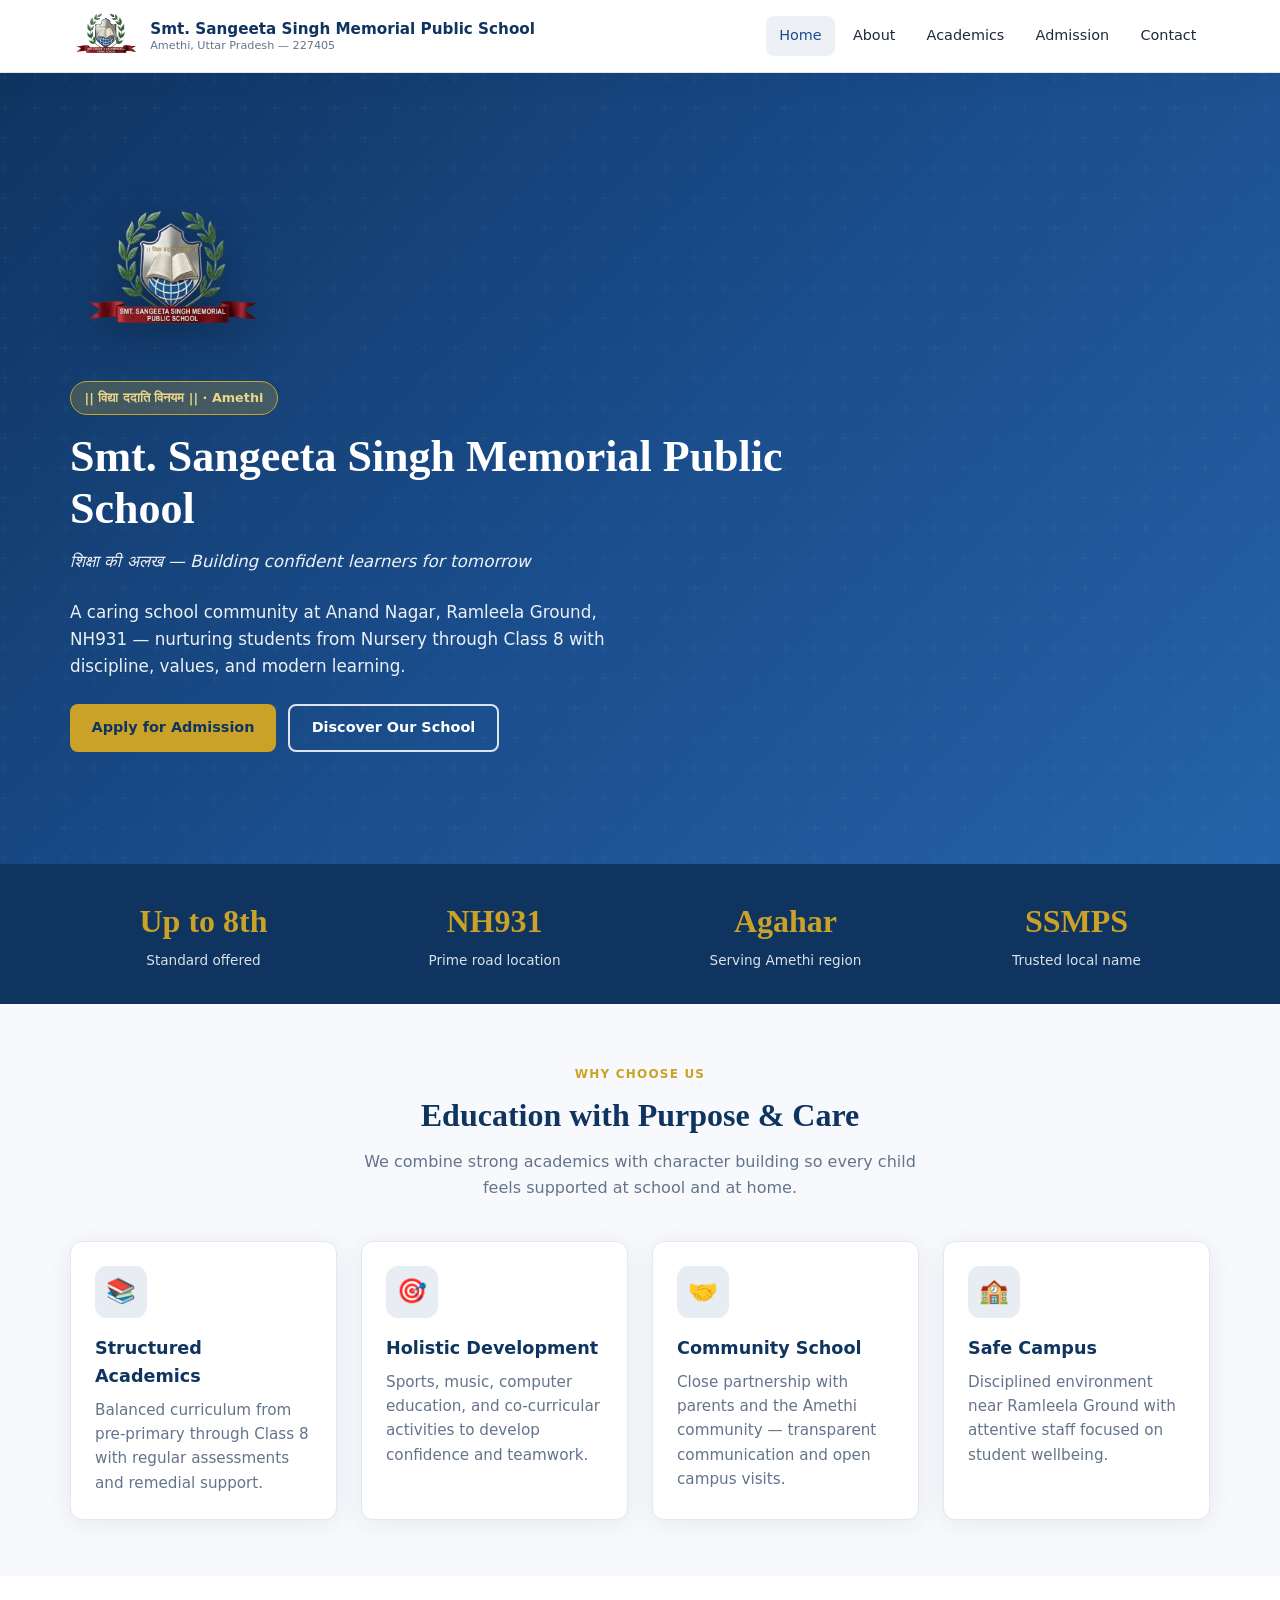
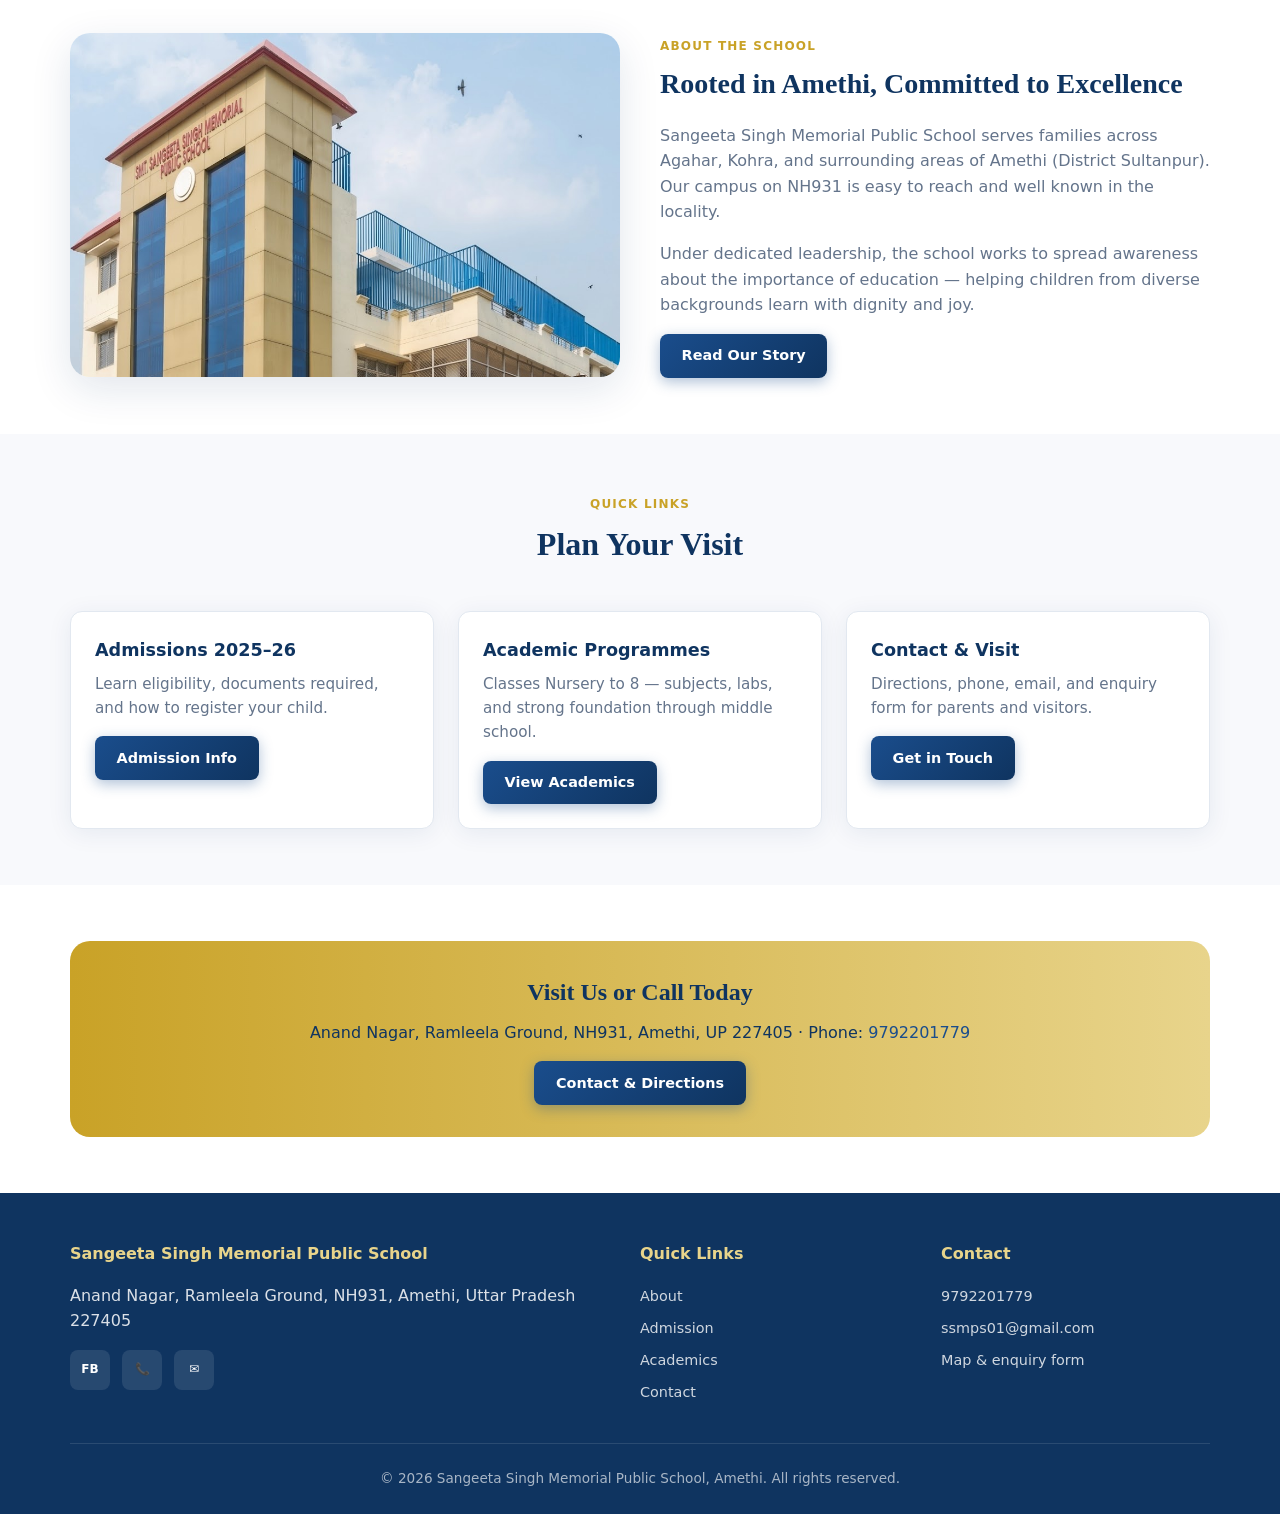
==== index.html @ c3867001 "init" ====
<!DOCTYPE html>
<html lang="en">
<head>
  <meta charset="UTF-8">
  <meta name="viewport" content="width=device-width, initial-scale=1.0">
  <meta name="description" content="Sangeeta Singh Memorial Public School, Amethi — Nursery to Class 8 on NH931, Anand Nagar. Admissions open.">
  <title>Sangeeta Singh Memorial Public School | Amethi</title>
  <link rel="icon" href="images/logo.png" type="image/png">
  <link rel="stylesheet" href="style.css">
</head>
<body>
  <header class="site-header">
    <div class="container header-inner">
      <a href="index.html" class="logo-link">
        <img src="images/logo.png" alt="Smt. Sangeeta Singh Memorial Public School" class="logo-icon" width="120" height="56">
        <div class="logo-text">
          <strong>Smt. Sangeeta Singh Memorial Public School</strong>
          <span>Amethi, Uttar Pradesh — 227405</span>
        </div>
      </a>
      <button class="nav-toggle" type="button" aria-label="Open menu" aria-expanded="false">
        <span></span><span></span><span></span>
      </button>
      <nav class="main-nav" aria-label="Main navigation">
        <ul>
          <li><a href="index.html">Home</a></li>
          <li><a href="about.html">About</a></li>
          <li><a href="academics.html">Academics</a></li>
          <li><a href="admission.html">Admission</a></li>
          <li><a href="contacts.html">Contact</a></li>
        </ul>
      </nav>
    </div>
  </header>

  <section class="hero">
    <div class="container">
      <img src="images/logo.png" alt="Smt. Sangeeta Singh Memorial Public School emblem" class="hero-logo">
      <span class="hero-badge">|| विद्या ददाति विनयम || · Amethi</span>
      <h1>Smt. Sangeeta Singh Memorial Public School</h1>
      <p class="hero-hindi">शिक्षा की अलख — Building confident learners for tomorrow</p>
      <p>A caring school community at Anand Nagar, Ramleela Ground, NH931 — nurturing students from Nursery through Class 8 with discipline, values, and modern learning.</p>
      <div class="hero-actions">
        <a href="admission.html" class="btn btn-accent">Apply for Admission</a>
        <a href="about.html" class="btn btn-outline">Discover Our School</a>
      </div>
    </div>
  </section>

  <section class="stats-bar">
    <div class="container stats-grid">
      <div class="stat-item"><strong>Up to 8th</strong><span>Standard offered</span></div>
      <div class="stat-item"><strong>NH931</strong><span>Prime road location</span></div>
      <div class="stat-item"><strong>Agahar</strong><span>Serving Amethi region</span></div>
      <div class="stat-item"><strong>SSMPS</strong><span>Trusted local name</span></div>
    </div>
  </section>

  <section>
    <div class="container">
      <div class="section-header">
        <span class="section-label">Why choose us</span>
        <h2>Education with Purpose &amp; Care</h2>
        <p>We combine strong academics with character building so every child feels supported at school and at home.</p>
      </div>
      <div class="card-grid">
        <article class="card">
          <div class="card-icon" aria-hidden="true">📚</div>
          <h3>Structured Academics</h3>
          <p>Balanced curriculum from pre-primary through Class 8 with regular assessments and remedial support.</p>
        </article>
        <article class="card">
          <div class="card-icon" aria-hidden="true">🎯</div>
          <h3>Holistic Development</h3>
          <p>Sports, music, computer education, and co-curricular activities to develop confidence and teamwork.</p>
        </article>
        <article class="card">
          <div class="card-icon" aria-hidden="true">🤝</div>
          <h3>Community School</h3>
          <p>Close partnership with parents and the Amethi community — transparent communication and open campus visits.</p>
        </article>
        <article class="card">
          <div class="card-icon" aria-hidden="true">🏫</div>
          <h3>Safe Campus</h3>
          <p>Disciplined environment near Ramleela Ground with attentive staff focused on student wellbeing.</p>
        </article>
      </div>
    </div>
  </section>

  <section class="bg-white">
    <div class="container split-section">
      <img src="images/campus.png" alt="Smt. Sangeeta Singh Memorial Public School campus building, Anand Nagar, Amethi" class="campus-photo">
      <div class="content-block">
        <span class="section-label">About the school</span>
        <h2>Rooted in Amethi, Committed to Excellence</h2>
        <p>Sangeeta Singh Memorial Public School serves families across Agahar, Kohra, and surrounding areas of Amethi (District Sultanpur). Our campus on NH931 is easy to reach and well known in the locality.</p>
        <p>Under dedicated leadership, the school works to spread awareness about the importance of education — helping children from diverse backgrounds learn with dignity and joy.</p>
        <a href="about.html" class="btn btn-primary">Read Our Story</a>
      </div>
    </div>
  </section>

  <section>
    <div class="container">
      <div class="section-header">
        <span class="section-label">Quick links</span>
        <h2>Plan Your Visit</h2>
      </div>
      <div class="card-grid">
        <article class="card">
          <h3>Admissions 2025–26</h3>
          <p>Learn eligibility, documents required, and how to register your child.</p>
          <a href="admission.html" class="btn btn-primary" style="margin-top:1rem">Admission Info</a>
        </article>
        <article class="card">
          <h3>Academic Programmes</h3>
          <p>Classes Nursery to 8 — subjects, labs, and strong foundation through middle school.</p>
          <a href="academics.html" class="btn btn-primary" style="margin-top:1rem">View Academics</a>
        </article>
        <article class="card">
          <h3>Contact &amp; Visit</h3>
          <p>Directions, phone, email, and enquiry form for parents and visitors.</p>
          <a href="contacts.html" class="btn btn-primary" style="margin-top:1rem">Get in Touch</a>
        </article>
      </div>
    </div>
  </section>

  <section class="bg-white">
    <div class="container">
      <div class="cta-band">
        <h2>Visit Us or Call Today</h2>
        <p>Anand Nagar, Ramleela Ground, NH931, Amethi, UP 227405 · Phone: <a href="tel:+919792201779">9792201779</a></p>
        <a href="contacts.html" class="btn btn-primary">Contact &amp; Directions</a>
      </div>
    </div>
  </section>

  <footer class="site-footer">
    <div class="container footer-grid">
      <div>
        <h4>Sangeeta Singh Memorial Public School</h4>
        <p>Anand Nagar, Ramleela Ground, NH931, Amethi, Uttar Pradesh 227405</p>
        <div class="social-links">
          <a href="https://www.facebook.com/p/Sangeeta-Singh-Memorial-Public-School-Amethi-100066679517255/" target="_blank" rel="noopener noreferrer" title="Facebook">FB</a>
          <a href="tel:+919792201779" title="Phone">📞</a>
          <a href="mailto:ssmps01@gmail.com" title="Email">✉</a>
        </div>
      </div>
      <div>
        <h4>Quick Links</h4>
        <ul>
          <li><a href="about.html">About</a></li>
          <li><a href="admission.html">Admission</a></li>
          <li><a href="academics.html">Academics</a></li>
          <li><a href="contacts.html">Contact</a></li>
        </ul>
      </div>
      <div>
        <h4>Contact</h4>
        <ul>
          <li><a href="tel:+919792201779">9792201779</a></li>
          <li><a href="mailto:ssmps01@gmail.com">ssmps01@gmail.com</a></li>
          <li><a href="contacts.html">Map &amp; enquiry form</a></li>
        </ul>
      </div>
    </div>
    <div class="container footer-bottom">
      <p>&copy; <span id="year"></span> Sangeeta Singh Memorial Public School, Amethi. All rights reserved.</p>
    </div>
  </footer>

  <div id="lightbox" class="lightbox" role="dialog" aria-modal="true" aria-label="Image preview">
    <button type="button" class="lightbox-close" aria-label="Close">&times;</button>
    <img id="lightbox-img" src="" alt="">
  </div>

  <script>document.getElementById("year").textContent = new Date().getFullYear();</script>
  <script src="script.js"></script>
</body>
</html>
---- style.css ----
/* Sangeeta Singh Memorial Public School — Amethi */

:root {
  --primary: #1a4d8c;
  --primary-dark: #0f3460;
  --accent: #c9a227;
  --accent-light: #e8d48b;
  --bg: #f8f9fc;
  --surface: #ffffff;
  --text: #1e293b;
  --text-muted: #64748b;
  --border: #e2e8f0;
  --success: #15803d;
  --shadow: 0 4px 24px rgba(15, 52, 96, 0.08);
  --shadow-lg: 0 12px 40px rgba(15, 52, 96, 0.12);
  --radius: 12px;
  --radius-lg: 20px;
  --font: "Segoe UI", system-ui, -apple-system, sans-serif;
  --font-display: Georgia, "Times New Roman", serif;
  --header-h: 72px;
}

*,
*::before,
*::after {
  box-sizing: border-box;
  margin: 0;
  padding: 0;
}

html {
  scroll-behavior: smooth;
}

body {
  font-family: var(--font);
  color: var(--text);
  background: var(--bg);
  line-height: 1.6;
  min-height: 100vh;
  display: flex;
  flex-direction: column;
}

img {
  max-width: 100%;
  height: auto;
  display: block;
}

a {
  color: var(--primary);
  text-decoration: none;
  transition: color 0.2s;
}

a:hover {
  color: var(--primary-dark);
}

.container {
  width: min(1140px, 92%);
  margin-inline: auto;
}

/* Header */
.site-header {
  position: sticky;
  top: 0;
  z-index: 1000;
  background: var(--surface);
  border-bottom: 1px solid var(--border);
  box-shadow: var(--shadow);
}

.header-inner {
  display: flex;
  align-items: center;
  justify-content: space-between;
  height: var(--header-h);
  gap: 1rem;
}

.logo-link {
  display: flex;
  align-items: center;
  gap: 0.75rem;
  color: var(--text);
  text-decoration: none;
}

.logo-link:hover {
  color: var(--text);
}

.logo-icon,
.logo-link img {
  height: 64px;
  width: auto;
  max-width: 150px;
  flex-shrink: 0;
  object-fit: contain;
}

.logo-text {
  display: flex;
  flex-direction: column;
  line-height: 1.25;
}

.logo-text strong {
  font-size: 0.95rem;
  color: var(--primary-dark);
}

.logo-text span {
  font-size: 0.7rem;
  color: var(--text-muted);
}

.nav-toggle {
  display: none;
  background: none;
  border: none;
  cursor: pointer;
  padding: 0.5rem;
}

.nav-toggle span {
  display: block;
  width: 24px;
  height: 2px;
  background: var(--primary-dark);
  margin: 5px 0;
  transition: 0.3s;
}

.main-nav ul {
  display: flex;
  list-style: none;
  gap: 0.25rem;
}

.main-nav a {
  display: block;
  padding: 0.5rem 0.85rem;
  border-radius: 8px;
  font-size: 0.9rem;
  font-weight: 500;
  color: var(--text);
}

.main-nav a:hover,
.main-nav a.active {
  background: rgba(26, 77, 140, 0.08);
  color: var(--primary);
}

.btn {
  display: inline-flex;
  align-items: center;
  justify-content: center;
  gap: 0.5rem;
  padding: 0.65rem 1.35rem;
  border-radius: 8px;
  font-weight: 600;
  font-size: 0.9rem;
  border: none;
  cursor: pointer;
  transition: transform 0.15s, box-shadow 0.2s, background 0.2s;
  text-decoration: none;
}

.btn:hover {
  transform: translateY(-1px);
}

.btn-primary {
  background: linear-gradient(135deg, var(--primary), var(--primary-dark));
  color: #fff;
  box-shadow: 0 4px 14px rgba(26, 77, 140, 0.35);
}

.btn-primary:hover {
  color: #fff;
  box-shadow: 0 6px 20px rgba(26, 77, 140, 0.45);
}

.btn-outline {
  background: transparent;
  color: #fff;
  border: 2px solid rgba(255, 255, 255, 0.85);
}

.btn-outline:hover {
  background: rgba(255, 255, 255, 0.15);
  color: #fff;
}

.btn-accent {
  background: var(--accent);
  color: var(--primary-dark);
}

.btn-accent:hover {
  background: var(--accent-light);
  color: var(--primary-dark);
}

/* Hero */
.hero {
  position: relative;
  min-height: 420px;
  display: flex;
  align-items: center;
  background: linear-gradient(135deg, var(--primary-dark) 0%, var(--primary) 50%, #2563a8 100%);
  color: #fff;
  overflow: hidden;
}

.hero::before {
  content: "";
  position: absolute;
  inset: 0;
  background: url("data:image/svg+xml,%3Csvg width='60' height='60' viewBox='0 0 60 60' xmlns='http://www.w3.org/2000/svg'%3E%3Cg fill='none' fill-rule='evenodd'%3E%3Cg fill='%23ffffff' fill-opacity='0.04'%3E%3Cpath d='M36 34v-4h-2v4h-4v2h4v4h2v-4h4v-2h-4zm0-30V0h-2v4h-4v2h4v4h2V6h4V4h-4zM6 34v-4H4v4H0v2h4v4h2v-4h4v-2H6zM6 4V0H4v4H0v2h4v4h2V6h4V4H6z'/%3E%3C/g%3E%3C/g%3E%3C/svg%3E");
  opacity: 0.6;
}

.hero .container {
  position: relative;
  z-index: 1;
  padding: 3.5rem 0;
}

.hero-logo {
  display: block;
  height: clamp(110px, 20vw, 180px);
  width: auto;
  margin-bottom: 1rem;
  filter: drop-shadow(0 8px 20px rgba(0, 0, 0, 0.35));
}

.about-logo-wrap {
  display: flex;
  align-items: center;
  justify-content: center;
  padding: 2rem 1.5rem;
  background: linear-gradient(160deg, #f8fafc 0%, #e8ecf4 100%);
  border-radius: var(--radius-lg);
  box-shadow: var(--shadow-lg);
  border: 1px solid var(--border);
}

.about-logo-wrap img {
  max-height: min(320px, 50vh);
  width: auto;
  max-width: 100%;
  object-fit: contain;
}

.hero-badge {
  display: inline-block;
  background: rgba(201, 162, 39, 0.25);
  border: 1px solid var(--accent);
  color: var(--accent-light);
  padding: 0.35rem 0.85rem;
  border-radius: 999px;
  font-size: 0.8rem;
  font-weight: 600;
  margin-bottom: 1rem;
}

.hero h1 {
  font-family: var(--font-display);
  font-size: clamp(1.75rem, 4vw, 2.75rem);
  line-height: 1.2;
  margin-bottom: 0.75rem;
  max-width: 720px;
}

.hero p {
  font-size: 1.05rem;
  opacity: 0.92;
  max-width: 560px;
  margin-bottom: 1.5rem;
}

.hero-actions {
  display: flex;
  flex-wrap: wrap;
  gap: 0.75rem;
}

.hero-hindi {
  font-size: 1.1rem;
  margin-top: 0.5rem;
  opacity: 0.9;
  font-style: italic;
}

/* Page header (inner pages) */
.page-hero {
  background: linear-gradient(135deg, var(--primary-dark), var(--primary));
  color: #fff;
  padding: 2.5rem 0;
  text-align: center;
}

.page-hero h1 {
  font-family: var(--font-display);
  font-size: clamp(1.5rem, 3vw, 2.25rem);
}

.page-hero p {
  opacity: 0.9;
  margin-top: 0.5rem;
}

.breadcrumb {
  font-size: 0.85rem;
  opacity: 0.8;
  margin-bottom: 0.5rem;
}

.breadcrumb a {
  color: var(--accent-light);
}

/* Sections */
section {
  padding: 3.5rem 0;
}

.section-header {
  text-align: center;
  margin-bottom: 2.5rem;
}

.section-header h2 {
  font-family: var(--font-display);
  font-size: clamp(1.5rem, 2.5vw, 2rem);
  color: var(--primary-dark);
  margin-bottom: 0.5rem;
}

.section-header p {
  color: var(--text-muted);
  max-width: 560px;
  margin-inline: auto;
}

.section-label {
  display: inline-block;
  color: var(--accent);
  font-weight: 700;
  font-size: 0.75rem;
  letter-spacing: 0.1em;
  text-transform: uppercase;
  margin-bottom: 0.35rem;
}

/* Cards grid */
.card-grid {
  display: grid;
  grid-template-columns: repeat(auto-fit, minmax(260px, 1fr));
  gap: 1.5rem;
}

.card {
  background: var(--surface);
  border-radius: var(--radius);
  padding: 1.5rem;
  box-shadow: var(--shadow);
  border: 1px solid var(--border);
  transition: transform 0.2s, box-shadow 0.2s;
}

.card:hover {
  transform: translateY(-4px);
  box-shadow: var(--shadow-lg);
}

.card-icon {
  width: 52px;
  height: 52px;
  border-radius: 12px;
  background: rgba(26, 77, 140, 0.1);
  display: flex;
  align-items: center;
  justify-content: center;
  font-size: 1.5rem;
  margin-bottom: 1rem;
}

.card h3 {
  font-size: 1.1rem;
  color: var(--primary-dark);
  margin-bottom: 0.5rem;
}

.card p {
  color: var(--text-muted);
  font-size: 0.95rem;
}

/* Stats */
.stats-bar {
  background: var(--primary-dark);
  color: #fff;
  padding: 2rem 0;
}

.stats-grid {
  display: grid;
  grid-template-columns: repeat(auto-fit, minmax(140px, 1fr));
  gap: 1.5rem;
  text-align: center;
}

.stat-item strong {
  display: block;
  font-size: 2rem;
  color: var(--accent);
  font-family: var(--font-display);
}

.stat-item span {
  font-size: 0.85rem;
  opacity: 0.85;
}

/* Two column layout */
.split-section {
  display: grid;
  grid-template-columns: 1fr 1fr;
  gap: 2.5rem;
  align-items: center;
}

.split-section img,
.placeholder-img {
  border-radius: var(--radius-lg);
  box-shadow: var(--shadow-lg);
  aspect-ratio: 4/3;
  object-fit: cover;
  width: 100%;
}

.split-section img.campus-photo {
  aspect-ratio: 16 / 10;
  object-position: center top;
}

.campus-feature {
  margin-bottom: 2.5rem;
  border-radius: var(--radius-lg);
  overflow: hidden;
  box-shadow: var(--shadow-lg);
  background: var(--surface);
}

.campus-feature img.campus-photo {
  width: 100%;
  aspect-ratio: 21 / 9;
  max-height: 520px;
  object-fit: cover;
  object-position: center;
  border-radius: 0;
  box-shadow: none;
}

.campus-caption {
  text-align: center;
  padding: 0.75rem 1rem;
  font-size: 0.9rem;
  color: var(--text-muted);
  background: var(--surface);
  border-top: 1px solid var(--border);
}

.placeholder-img {
  background: linear-gradient(145deg, #dbeafe, #93c5fd);
  display: flex;
  align-items: center;
  justify-content: center;
  color: var(--primary);
  font-weight: 600;
  font-size: 0.9rem;
  text-align: center;
  padding: 1rem;
}

.content-block h2 {
  font-family: var(--font-display);
  color: var(--primary-dark);
  margin-bottom: 1rem;
  font-size: 1.75rem;
}

.content-block p {
  color: var(--text-muted);
  margin-bottom: 1rem;
}

.content-block ul {
  margin-left: 1.25rem;
  color: var(--text-muted);
}

.content-block li {
  margin-bottom: 0.4rem;
}

/* Gallery */
.gallery-grid {
  display: grid;
  grid-template-columns: repeat(auto-fill, minmax(220px, 1fr));
  gap: 1rem;
}

.gallery-item {
  position: relative;
  border-radius: var(--radius);
  overflow: hidden;
  aspect-ratio: 4/3;
  cursor: pointer;
  border: none;
  padding: 0;
  background: linear-gradient(145deg, #e0e7ff, #c7d2fe);
  width: 100%;
}

.gallery-item img {
  width: 100%;
  height: 100%;
  object-fit: cover;
  transition: transform 0.3s;
}

.gallery-item:hover img {
  transform: scale(1.05);
}

.gallery-placeholder {
  width: 100%;
  height: 100%;
  display: flex;
  flex-direction: column;
  align-items: center;
  justify-content: center;
  color: var(--primary);
  font-size: 0.85rem;
  gap: 0.25rem;
}

.gallery-placeholder span:first-child {
  font-size: 2rem;
}

/* Lightbox */
.lightbox {
  position: fixed;
  inset: 0;
  background: rgba(0, 0, 0, 0.9);
  z-index: 2000;
  display: none;
  align-items: center;
  justify-content: center;
  padding: 1rem;
}

.lightbox.open {
  display: flex;
}

.lightbox img {
  max-height: 90vh;
  max-width: 90vw;
  border-radius: 8px;
}

.lightbox-close {
  position: absolute;
  top: 1rem;
  right: 1rem;
  background: #fff;
  border: none;
  width: 40px;
  height: 40px;
  border-radius: 50%;
  font-size: 1.25rem;
  cursor: pointer;
}

/* Forms */
.form-group {
  margin-bottom: 1.25rem;
}

.form-group label {
  display: block;
  font-weight: 600;
  font-size: 0.9rem;
  margin-bottom: 0.35rem;
  color: var(--primary-dark);
}

.form-group input,
.form-group select,
.form-group textarea {
  width: 100%;
  padding: 0.7rem 0.9rem;
  border: 1px solid var(--border);
  border-radius: 8px;
  font-family: inherit;
  font-size: 0.95rem;
  transition: border-color 0.2s, box-shadow 0.2s;
}

.form-group input:focus,
.form-group select:focus,
.form-group textarea:focus {
  outline: none;
  border-color: var(--primary);
  box-shadow: 0 0 0 3px rgba(26, 77, 140, 0.15);
}

.form-row {
  display: grid;
  grid-template-columns: 1fr 1fr;
  gap: 1rem;
}

.form-note {
  font-size: 0.85rem;
  color: var(--text-muted);
  margin-top: 0.5rem;
}

.form-success {
  display: none;
  background: #dcfce7;
  color: var(--success);
  padding: 1rem;
  border-radius: 8px;
  margin-top: 1rem;
}

/* Contact */
.contact-grid {
  display: grid;
  grid-template-columns: 1fr 1fr;
  gap: 2rem;
}

.contact-info-card {
  background: var(--surface);
  padding: 1.5rem;
  border-radius: var(--radius);
  box-shadow: var(--shadow);
  margin-bottom: 1rem;
}

.contact-info-card h3 {
  color: var(--primary-dark);
  font-size: 1rem;
  margin-bottom: 0.75rem;
}

.contact-item {
  display: flex;
  gap: 0.75rem;
  margin-bottom: 0.85rem;
  font-size: 0.95rem;
}

.contact-item .icon {
  width: 36px;
  height: 36px;
  background: rgba(26, 77, 140, 0.1);
  border-radius: 8px;
  display: flex;
  align-items: center;
  justify-content: center;
  flex-shrink: 0;
}

.map-wrap {
  border-radius: var(--radius);
  overflow: hidden;
  box-shadow: var(--shadow);
  min-height: 280px;
}

.map-wrap iframe {
  width: 100%;
  height: 280px;
  border: 0;
}

/* Admission steps */
.steps {
  display: grid;
  gap: 1rem;
  counter-reset: step;
}

.step-item {
  display: flex;
  gap: 1.25rem;
  background: var(--surface);
  padding: 1.25rem 1.5rem;
  border-radius: var(--radius);
  box-shadow: var(--shadow);
  border-left: 4px solid var(--accent);
}

.step-num {
  width: 40px;
  height: 40px;
  background: var(--primary);
  color: #fff;
  border-radius: 50%;
  display: flex;
  align-items: center;
  justify-content: center;
  font-weight: 700;
  flex-shrink: 0;
}

/* Table */
.info-table {
  width: 100%;
  border-collapse: collapse;
  background: var(--surface);
  border-radius: var(--radius);
  overflow: hidden;
  box-shadow: var(--shadow);
}

.info-table th,
.info-table td {
  padding: 0.85rem 1rem;
  text-align: left;
  border-bottom: 1px solid var(--border);
}

.info-table th {
  background: var(--primary-dark);
  color: #fff;
  font-weight: 600;
}

.info-table tr:last-child td {
  border-bottom: none;
}

/* Footer */
.site-footer {
  background: var(--primary-dark);
  color: rgba(255, 255, 255, 0.85);
  margin-top: auto;
  padding: 3rem 0 1.5rem;
}

.footer-grid {
  display: grid;
  grid-template-columns: 2fr 1fr 1fr;
  gap: 2rem;
  margin-bottom: 2rem;
}

.footer-grid h4 {
  color: var(--accent-light);
  margin-bottom: 1rem;
  font-size: 1rem;
}

.footer-grid ul {
  list-style: none;
}

.footer-grid li {
  margin-bottom: 0.4rem;
}

.footer-grid a {
  color: rgba(255, 255, 255, 0.8);
  font-size: 0.9rem;
}

.footer-grid a:hover {
  color: #fff;
}

.social-links {
  display: flex;
  gap: 0.75rem;
  margin-top: 1rem;
}

.social-links a {
  width: 40px;
  height: 40px;
  background: rgba(255, 255, 255, 0.1);
  border-radius: 8px;
  display: flex;
  align-items: center;
  justify-content: center;
  color: #fff;
  font-weight: 700;
  font-size: 0.75rem;
}

.social-links a:hover {
  background: var(--accent);
  color: var(--primary-dark);
}

.footer-bottom {
  border-top: 1px solid rgba(255, 255, 255, 0.15);
  padding-top: 1.5rem;
  text-align: center;
  font-size: 0.85rem;
  opacity: 0.75;
}

/* CTA band */
.cta-band {
  background: linear-gradient(90deg, var(--accent), var(--accent-light));
  padding: 2rem;
  border-radius: var(--radius-lg);
  text-align: center;
  color: var(--primary-dark);
}

.cta-band h2 {
  font-family: var(--font-display);
  margin-bottom: 0.5rem;
}

.cta-band p {
  margin-bottom: 1rem;
}

/* Utilities */
.bg-white {
  background: var(--surface);
}

.text-center {
  text-align: center;
}

.mt-2 {
  margin-top: 2rem;
}

/* Responsive */
@media (max-width: 900px) {
  .split-section,
  .contact-grid,
  .footer-grid {
    grid-template-columns: 1fr;
  }

  .form-row {
    grid-template-columns: 1fr;
  }
}

@media (max-width: 768px) {
  .nav-toggle {
    display: block;
  }

  .main-nav {
    position: fixed;
    top: var(--header-h);
    left: 0;
    right: 0;
    background: var(--surface);
    border-bottom: 1px solid var(--border);
    padding: 1rem;
    transform: translateY(-120%);
    opacity: 0;
    pointer-events: none;
    transition: 0.3s;
    box-shadow: var(--shadow-lg);
  }

  .main-nav.open {
    transform: translateY(0);
    opacity: 1;
    pointer-events: auto;
  }

  .main-nav ul {
    flex-direction: column;
  }

  .main-nav a {
    padding: 0.75rem;
  }
}
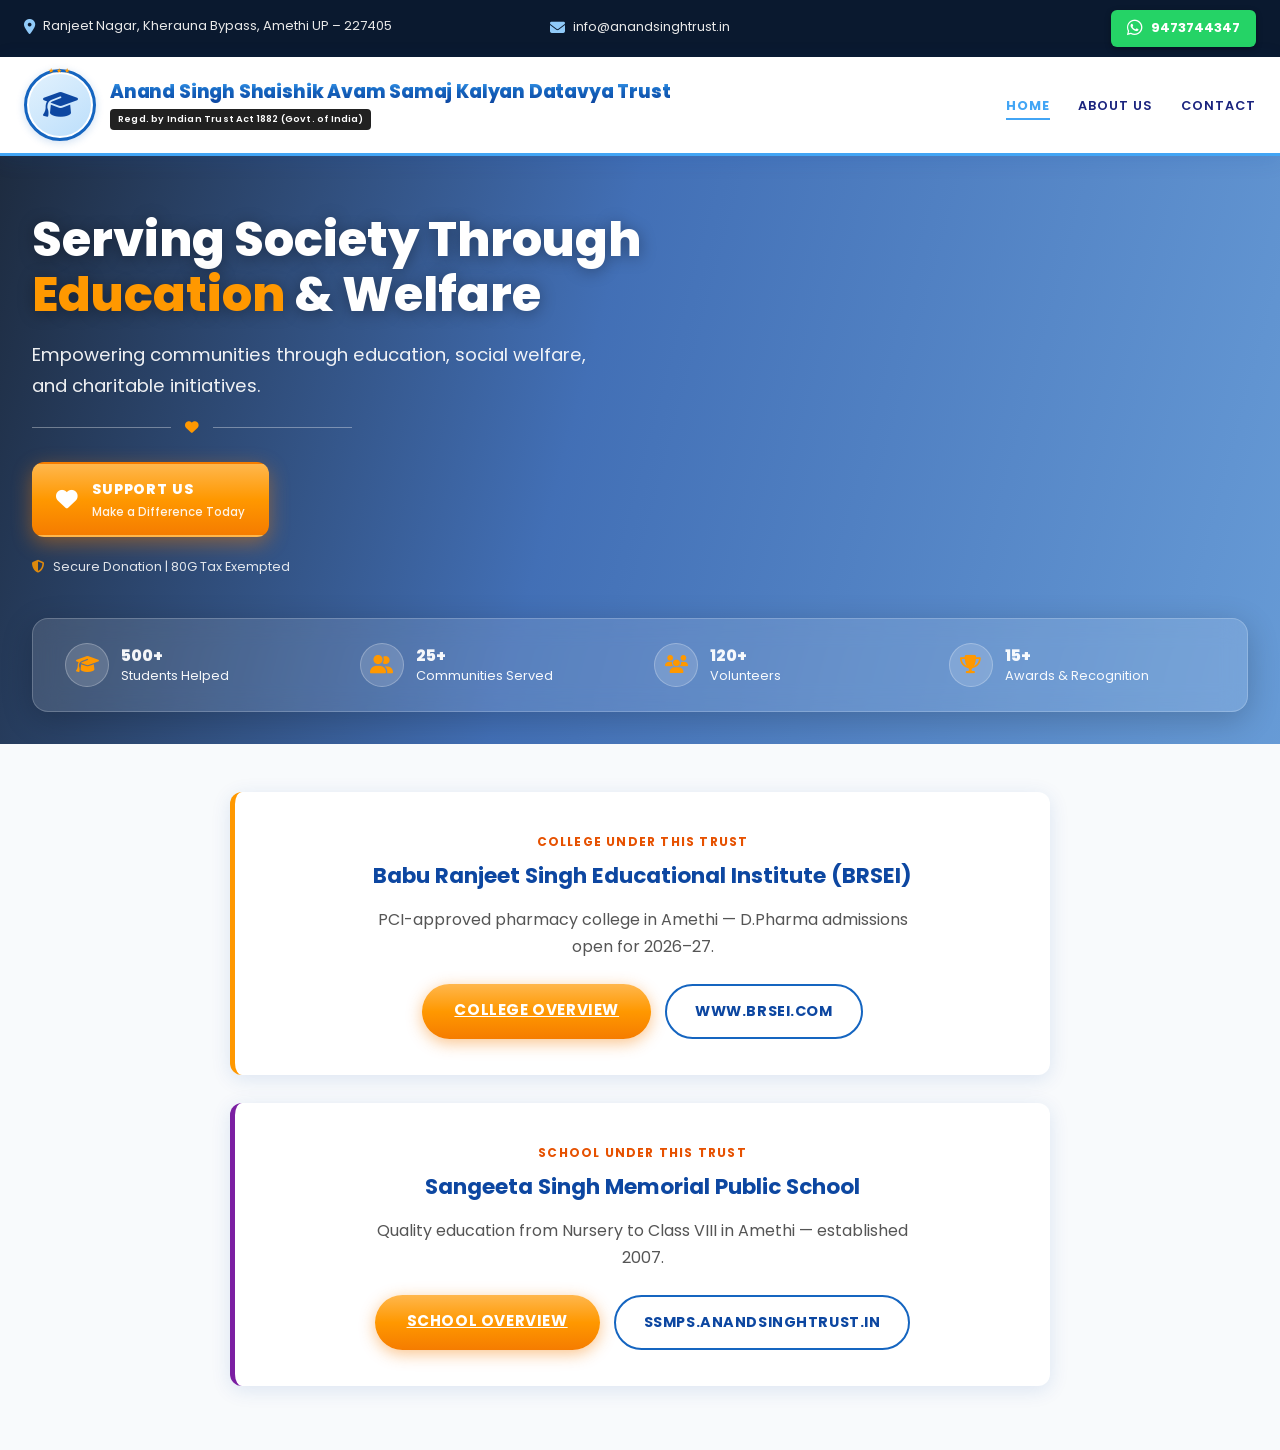
==== commit d7162a74: "Updated trust website design and content" ====
--- a/index.html
+++ b/index.html
@@ -1,182 +1,132 @@
 <!DOCTYPE html>
 <html lang="en">
 <head>
-  <meta charset="UTF-8">
-  <meta name="viewport" content="width=device-width, initial-scale=1.0">
-  <meta name="description" content="Sangeeta Singh Memorial Public School, Amethi — Nursery to Class 8 on NH931, Anand Nagar. Admissions open.">
-  <title>Sangeeta Singh Memorial Public School | Amethi</title>
-  <link rel="icon" href="images/logo.png" type="image/png">
-  <link rel="stylesheet" href="style.css">
+    <meta charset="UTF-8">
+    <meta name="viewport" content="width=device-width, initial-scale=1.0">
+    <title>Anand Singh Trust</title>
+    <link rel="stylesheet" href="https://cdnjs.cloudflare.com/ajax/libs/font-awesome/6.5.1/css/all.min.css">
+    <link rel="stylesheet" href="style.css">
 </head>
 <body>
-  <header class="site-header">
-    <div class="container header-inner">
-      <a href="index.html" class="logo-link">
-        <img src="images/logo.png" alt="Smt. Sangeeta Singh Memorial Public School" class="logo-icon" width="120" height="56">
-        <div class="logo-text">
-          <strong>Smt. Sangeeta Singh Memorial Public School</strong>
-          <span>Amethi, Uttar Pradesh — 227405</span>
+
+<div class="top-bar">
+    <div class="top-bar__left">
+        <span class="top-bar__item">
+            <i class="fa-solid fa-location-dot" aria-hidden="true"></i>
+            <span>Ranjeet Nagar, Kherauna Bypass, Amethi UP – 227405</span>
+        </span>
+    </div>
+    <div class="top-bar__center">
+        <a href="mailto:info@anandsinghtrust.in" class="top-bar__item">
+            <i class="fa-solid fa-envelope" aria-hidden="true"></i>
+            <span>info@anandsinghtrust.in</span>
+        </a>
+    </div>
+    <div class="top-bar__right">
+        <a href="https://wa.me/919473744347" class="top-bar__btn top-bar__btn--whatsapp" target="_blank" rel="noopener noreferrer">
+            <i class="fa-brands fa-whatsapp" aria-hidden="true"></i>
+            <span>9473744347</span>
+        </a>
+    </div>
+</div>
+
+<header class="main-header">
+    <div class="main-header__inner">
+        <a href="index.html" class="brand">
+            <div class="brand__emblem" aria-hidden="true">
+                <span class="brand__stars">★★★</span>
+                <span class="brand__ring">
+                    <i class="fa-solid fa-graduation-cap"></i>
+                </span>
+            </div>
+            <div class="brand__text">
+                <span class="brand__name">Anand Singh Shaishik Avam Samaj Kalyan Datavya Trust</span>
+                <span class="brand__reg">Regd. by Indian Trust Act 1882 (Govt. of India)</span>
+            </div>
+        </a>
+        <button type="button" class="nav-toggle" aria-label="Open menu" aria-expanded="false" aria-controls="main-nav">
+            <i class="fa-solid fa-bars"></i>
+        </button>
+        <nav class="main-nav" id="main-nav">
+            <ul>
+                <li><a href="index.html" class="active">Home</a></li>
+                <li><a href="about.html">About Us</a></li>
+                <li><a href="contact.html">Contact</a></li>
+            </ul>
+        </nav>
+    </div>
+</header>
+
+<section class="hero hero--home">
+    <div class="hero__bg" aria-hidden="true"></div>
+    <div class="hero__overlay" aria-hidden="true"></div>
+    <div class="hero__inner">
+        <div class="hero__content">
+            <h1 class="hero__title">Serving Society Through <span class="hero__highlight">Education</span> &amp; Welfare</h1>
+            <p class="hero__subtitle">Empowering communities through education, social welfare, and charitable initiatives.</p>
+            <div class="hero__divider" aria-hidden="true">
+                <span class="hero__divider-line"></span>
+                <i class="fa-solid fa-heart"></i>
+                <span class="hero__divider-line"></span>
+            </div>
+            <div class="hero__cta">
+                <a href="https://wa.me/919473744347?text=Hello%2C%20I%20would%20like%20to%20support%20Anand%20Singh%20Trust" class="hero__btn hero__btn--support" target="_blank" rel="noopener noreferrer">
+                    <i class="fa-solid fa-heart" aria-hidden="true"></i>
+                    <span class="hero__btn-text">
+                        <strong>Support Us</strong>
+                        <small>Make a Difference Today</small>
+                    </span>
+                </a>
+            </div>
+            <p class="hero__trust-badge">
+                <i class="fa-solid fa-shield-halved" aria-hidden="true"></i>
+                Secure Donation | 80G Tax Exempted
+            </p>
         </div>
-      </a>
-      <button class="nav-toggle" type="button" aria-label="Open menu" aria-expanded="false">
-        <span></span><span></span><span></span>
-      </button>
-      <nav class="main-nav" aria-label="Main navigation">
-        <ul>
-          <li><a href="index.html">Home</a></li>
-          <li><a href="about.html">About</a></li>
-          <li><a href="academics.html">Academics</a></li>
-          <li><a href="admission.html">Admission</a></li>
-          <li><a href="contacts.html">Contact</a></li>
-        </ul>
-      </nav>
+        <div class="hero__stats">
+            <div class="hero__stat">
+                <span class="hero__stat-icon"><i class="fa-solid fa-graduation-cap" aria-hidden="true"></i></span>
+                <span class="hero__stat-text"><strong>500+</strong> Students Helped</span>
+            </div>
+            <div class="hero__stat">
+                <span class="hero__stat-icon"><i class="fa-solid fa-user-group" aria-hidden="true"></i></span>
+                <span class="hero__stat-text"><strong>25+</strong> Communities Served</span>
+            </div>
+            <div class="hero__stat">
+                <span class="hero__stat-icon"><i class="fa-solid fa-users" aria-hidden="true"></i></span>
+                <span class="hero__stat-text"><strong>120+</strong> Volunteers</span>
+            </div>
+            <div class="hero__stat">
+                <span class="hero__stat-icon"><i class="fa-solid fa-trophy" aria-hidden="true"></i></span>
+                <span class="hero__stat-text"><strong>15+</strong> Awards &amp; Recognition</span>
+            </div>
+        </div>
     </div>
-  </header>
+</section>
 
-  <section class="hero">
-    <div class="container">
-      <img src="images/logo.png" alt="Smt. Sangeeta Singh Memorial Public School emblem" class="hero-logo">
-      <span class="hero-badge">|| विद्या ददाति विनयम || · Amethi</span>
-      <h1>Smt. Sangeeta Singh Memorial Public School</h1>
-      <p class="hero-hindi">शिक्षा की अलख — Building confident learners for tomorrow</p>
-      <p>A caring school community at Anand Nagar, Ramleela Ground, NH931 — nurturing students from Nursery through Class 8 with discipline, values, and modern learning.</p>
-      <div class="hero-actions">
-        <a href="admission.html" class="btn btn-accent">Apply for Admission</a>
-        <a href="about.html" class="btn btn-outline">Discover Our School</a>
-      </div>
+<section class="content content--home">
+    <div class="content__inner content__inner--grid">
+        <div class="college-teaser">
+            <span class="college-teaser__label">College under this trust</span>
+            <h3>Babu Ranjeet Singh Educational Institute (BRSEI)</h3>
+            <p>PCI-approved pharmacy college in Amethi — D.Pharma admissions open for 2026–27.</p>
+            <div class="college-teaser__actions">
+                <a href="college.html" class="btn-primary">College Overview</a>
+                <a href="https://www.brsei.com/" class="btn-secondary" target="_blank" rel="noopener noreferrer">www.brsei.com</a>
+            </div>
+        </div>
+        <div class="college-teaser college-teaser--school">
+            <span class="college-teaser__label">School under this trust</span>
+            <h3>Sangeeta Singh Memorial Public School</h3>
+            <p>Quality education from Nursery to Class VIII in Amethi — established 2007.</p>
+            <div class="college-teaser__actions">
+                <a href="school.html" class="btn-primary">School Overview</a>
+                <a href="http://ssmps.anandsinghtrust.in/" class="btn-secondary" target="_blank" rel="noopener noreferrer">ssmps.anandsinghtrust.in</a>
+            </div>
+        </div>
     </div>
-  </section>
+</section>
 
-  <section class="stats-bar">
-    <div class="container stats-grid">
-      <div class="stat-item"><strong>Up to 8th</strong><span>Standard offered</span></div>
-      <div class="stat-item"><strong>NH931</strong><span>Prime road location</span></div>
-      <div class="stat-item"><strong>Agahar</strong><span>Serving Amethi region</span></div>
-      <div class="stat-item"><strong>SSMPS</strong><span>Trusted local name</span></div>
-    </div>
-  </section>
-
-  <section>
-    <div class="container">
-      <div class="section-header">
-        <span class="section-label">Why choose us</span>
-        <h2>Education with Purpose &amp; Care</h2>
-        <p>We combine strong academics with character building so every child feels supported at school and at home.</p>
-      </div>
-      <div class="card-grid">
-        <article class="card">
-          <div class="card-icon" aria-hidden="true">📚</div>
-          <h3>Structured Academics</h3>
-          <p>Balanced curriculum from pre-primary through Class 8 with regular assessments and remedial support.</p>
-        </article>
-        <article class="card">
-          <div class="card-icon" aria-hidden="true">🎯</div>
-          <h3>Holistic Development</h3>
-          <p>Sports, music, computer education, and co-curricular activities to develop confidence and teamwork.</p>
-        </article>
-        <article class="card">
-          <div class="card-icon" aria-hidden="true">🤝</div>
-          <h3>Community School</h3>
-          <p>Close partnership with parents and the Amethi community — transparent communication and open campus visits.</p>
-        </article>
-        <article class="card">
-          <div class="card-icon" aria-hidden="true">🏫</div>
-          <h3>Safe Campus</h3>
-          <p>Disciplined environment near Ramleela Ground with attentive staff focused on student wellbeing.</p>
-        </article>
-      </div>
-    </div>
-  </section>
-
-  <section class="bg-white">
-    <div class="container split-section">
-      <img src="images/campus.png" alt="Smt. Sangeeta Singh Memorial Public School campus building, Anand Nagar, Amethi" class="campus-photo">
-      <div class="content-block">
-        <span class="section-label">About the school</span>
-        <h2>Rooted in Amethi, Committed to Excellence</h2>
-        <p>Sangeeta Singh Memorial Public School serves families across Agahar, Kohra, and surrounding areas of Amethi (District Sultanpur). Our campus on NH931 is easy to reach and well known in the locality.</p>
-        <p>Under dedicated leadership, the school works to spread awareness about the importance of education — helping children from diverse backgrounds learn with dignity and joy.</p>
-        <a href="about.html" class="btn btn-primary">Read Our Story</a>
-      </div>
-    </div>
-  </section>
-
-  <section>
-    <div class="container">
-      <div class="section-header">
-        <span class="section-label">Quick links</span>
-        <h2>Plan Your Visit</h2>
-      </div>
-      <div class="card-grid">
-        <article class="card">
-          <h3>Admissions 2025–26</h3>
-          <p>Learn eligibility, documents required, and how to register your child.</p>
-          <a href="admission.html" class="btn btn-primary" style="margin-top:1rem">Admission Info</a>
-        </article>
-        <article class="card">
-          <h3>Academic Programmes</h3>
-          <p>Classes Nursery to 8 — subjects, labs, and strong foundation through middle school.</p>
-          <a href="academics.html" class="btn btn-primary" style="margin-top:1rem">View Academics</a>
-        </article>
-        <article class="card">
-          <h3>Contact &amp; Visit</h3>
-          <p>Directions, phone, email, and enquiry form for parents and visitors.</p>
-          <a href="contacts.html" class="btn btn-primary" style="margin-top:1rem">Get in Touch</a>
-        </article>
-      </div>
-    </div>
-  </section>
-
-  <section class="bg-white">
-    <div class="container">
-      <div class="cta-band">
-        <h2>Visit Us or Call Today</h2>
-        <p>Anand Nagar, Ramleela Ground, NH931, Amethi, UP 227405 · Phone: <a href="tel:+919792201779">9792201779</a></p>
-        <a href="contacts.html" class="btn btn-primary">Contact &amp; Directions</a>
-      </div>
-    </div>
-  </section>
-
-  <footer class="site-footer">
-    <div class="container footer-grid">
-      <div>
-        <h4>Sangeeta Singh Memorial Public School</h4>
-        <p>Anand Nagar, Ramleela Ground, NH931, Amethi, Uttar Pradesh 227405</p>
-        <div class="social-links">
-          <a href="https://www.facebook.com/p/Sangeeta-Singh-Memorial-Public-School-Amethi-100066679517255/" target="_blank" rel="noopener noreferrer" title="Facebook">FB</a>
-          <a href="tel:+919792201779" title="Phone">📞</a>
-          <a href="mailto:ssmps01@gmail.com" title="Email">✉</a>
-        </div>
-      </div>
-      <div>
-        <h4>Quick Links</h4>
-        <ul>
-          <li><a href="about.html">About</a></li>
-          <li><a href="admission.html">Admission</a></li>
-          <li><a href="academics.html">Academics</a></li>
-          <li><a href="contacts.html">Contact</a></li>
-        </ul>
-      </div>
-      <div>
-        <h4>Contact</h4>
-        <ul>
-          <li><a href="tel:+919792201779">9792201779</a></li>
-          <li><a href="mailto:ssmps01@gmail.com">ssmps01@gmail.com</a></li>
-          <li><a href="contacts.html">Map &amp; enquiry form</a></li>
-        </ul>
-      </div>
-    </div>
-    <div class="container footer-bottom">
-      <p>&copy; <span id="year"></span> Sangeeta Singh Memorial Public School, Amethi. All rights reserved.</p>
-    </div>
-  </footer>
-
-  <div id="lightbox" class="lightbox" role="dialog" aria-modal="true" aria-label="Image preview">
-    <button type="button" class="lightbox-close" aria-label="Close">&times;</button>
-    <img id="lightbox-img" src="" alt="">
-  </div>
-
-  <script>document.getElementById("year").textContent = new Date().getFullYear();</script>
-  <script src="script.js"></script>
+<script src="script.js"></script>
 </body>
-</html>
+</html>
--- a/style.css
+++ b/style.css
@@ -1,905 +1,1067 @@
-/* Sangeeta Singh Memorial Public School — Amethi */
+@import url('https://fonts.googleapis.com/css2?family=Poppins:wght@400;500;600;700;800&display=swap');
 
 :root {
-  --primary: #1a4d8c;
-  --primary-dark: #0f3460;
-  --accent: #c9a227;
-  --accent-light: #e8d48b;
-  --bg: #f8f9fc;
-  --surface: #ffffff;
-  --text: #1e293b;
-  --text-muted: #64748b;
-  --border: #e2e8f0;
-  --success: #15803d;
-  --shadow: 0 4px 24px rgba(15, 52, 96, 0.08);
-  --shadow-lg: 0 12px 40px rgba(15, 52, 96, 0.12);
-  --radius: 12px;
-  --radius-lg: 20px;
-  --font: "Segoe UI", system-ui, -apple-system, sans-serif;
-  --font-display: Georgia, "Times New Roman", serif;
-  --header-h: 72px;
-}
-
-*,
-*::before,
-*::after {
-  box-sizing: border-box;
-  margin: 0;
-  padding: 0;
-}
-
-html {
-  scroll-behavior: smooth;
+    --navy: #0a192f;
+    --blue-dark: #0d47a1;
+    --blue: #1565c0;
+    --blue-light: #42a5f5;
+    --orange: #e65100;
+    --orange-bright: #ff9800;
+    --whatsapp: #25d366;
+    --text: #1a237e;
+    --white: #ffffff;
+    --shadow: 0 4px 20px rgba(13, 71, 161, 0.12);
+}
+
+* {
+    box-sizing: border-box;
 }
 
 body {
-  font-family: var(--font);
-  color: var(--text);
-  background: var(--bg);
-  line-height: 1.6;
-  min-height: 100vh;
-  display: flex;
-  flex-direction: column;
-}
-
-img {
-  max-width: 100%;
-  height: auto;
-  display: block;
-}
-
-a {
-  color: var(--primary);
-  text-decoration: none;
-  transition: color 0.2s;
-}
-
-a:hover {
-  color: var(--primary-dark);
-}
-
-.container {
-  width: min(1140px, 92%);
-  margin-inline: auto;
-}
-
-/* Header */
-.site-header {
-  position: sticky;
-  top: 0;
-  z-index: 1000;
-  background: var(--surface);
-  border-bottom: 1px solid var(--border);
-  box-shadow: var(--shadow);
-}
-
-.header-inner {
-  display: flex;
-  align-items: center;
-  justify-content: space-between;
-  height: var(--header-h);
-  gap: 1rem;
-}
-
-.logo-link {
-  display: flex;
-  align-items: center;
-  gap: 0.75rem;
-  color: var(--text);
-  text-decoration: none;
-}
-
-.logo-link:hover {
-  color: var(--text);
-}
-
-.logo-icon,
-.logo-link img {
-  height: 64px;
-  width: auto;
-  max-width: 150px;
-  flex-shrink: 0;
-  object-fit: contain;
-}
-
-.logo-text {
-  display: flex;
-  flex-direction: column;
-  line-height: 1.25;
-}
-
-.logo-text strong {
-  font-size: 0.95rem;
-  color: var(--primary-dark);
-}
-
-.logo-text span {
-  font-size: 0.7rem;
-  color: var(--text-muted);
-}
-
+    margin: 0;
+    font-family: 'Poppins', Arial, sans-serif;
+    color: #333;
+    line-height: 1.6;
+}
+
+/* Top contact bar */
+.top-bar {
+    display: grid;
+    grid-template-columns: 1fr auto 1fr;
+    align-items: center;
+    gap: 16px;
+    background: var(--navy);
+    color: #e8e8e8;
+    padding: 10px 24px;
+    font-size: 13px;
+}
+
+.top-bar__left {
+    justify-self: start;
+    min-width: 0;
+}
+
+.top-bar__center {
+    justify-self: center;
+}
+
+.top-bar__right {
+    justify-self: end;
+}
+
+.top-bar__item {
+    display: inline-flex;
+    align-items: center;
+    gap: 8px;
+    color: #e8e8e8;
+    text-decoration: none;
+    transition: color 0.2s;
+    max-width: 100%;
+}
+
+a.top-bar__item:hover {
+    color: #fff;
+}
+
+.top-bar__item i {
+    color: #90caf9;
+    font-size: 15px;
+    flex-shrink: 0;
+}
+
+.top-bar__left .top-bar__item span:last-child {
+    line-height: 1.3;
+}
+
+.top-bar__btn {
+    display: inline-flex;
+    align-items: center;
+    gap: 8px;
+    padding: 8px 16px;
+    border-radius: 6px;
+    font-weight: 700;
+    text-decoration: none;
+    transition: transform 0.15s, box-shadow 0.15s;
+}
+
+.top-bar__btn:hover {
+    transform: translateY(-1px);
+    box-shadow: 0 4px 12px rgba(0, 0, 0, 0.25);
+}
+
+.top-bar__btn--whatsapp {
+    background: var(--whatsapp);
+    color: #fff;
+    box-shadow: 0 2px 6px rgba(0, 0, 0, 0.3);
+}
+
+.top-bar__btn--whatsapp i {
+    font-size: 18px;
+}
+
+/* Main header — Ummeed-style */
+.main-header {
+    background: var(--white);
+    box-shadow: var(--shadow);
+    border-bottom: 3px solid var(--blue-light);
+    position: sticky;
+    top: 0;
+    z-index: 100;
+}
+
+.main-header__inner {
+    max-width: 1280px;
+    margin: 0 auto;
+    padding: 12px 24px;
+    display: flex;
+    align-items: center;
+    justify-content: space-between;
+    gap: 24px;
+}
+
+.brand {
+    display: flex;
+    align-items: center;
+    gap: 14px;
+    text-decoration: none;
+    color: inherit;
+    flex-shrink: 0;
+    min-width: 0;
+}
+
+.brand__emblem {
+    position: relative;
+    flex-shrink: 0;
+    width: 72px;
+    height: 72px;
+}
+
+.brand__stars {
+    position: absolute;
+    top: -2px;
+    left: 50%;
+    transform: translateX(-50%);
+    font-size: 7px;
+    color: var(--orange-bright);
+    letter-spacing: 2px;
+    line-height: 1;
+}
+
+.brand__ring {
+    display: flex;
+    align-items: center;
+    justify-content: center;
+    width: 72px;
+    height: 72px;
+    border-radius: 50%;
+    border: 3px solid var(--blue);
+    background: linear-gradient(145deg, #e3f2fd 0%, #bbdefb 100%);
+    box-shadow: inset 0 0 0 2px #fff, 0 2px 8px rgba(21, 101, 192, 0.2);
+}
+
+.brand__ring i {
+    font-size: 28px;
+    color: var(--blue-dark);
+}
+
+.brand__text {
+    display: flex;
+    flex-direction: column;
+    gap: 2px;
+    min-width: 0;
+}
+
+.brand__name {
+    display: block;
+    font-size: clamp(0.75rem, 1.8vw, 1.15rem);
+    font-weight: 800;
+    line-height: 1.25;
+    letter-spacing: -0.01em;
+    white-space: nowrap;
+    background: linear-gradient(180deg, #42a5f5 0%, #1565c0 45%, #0d47a1 100%);
+    -webkit-background-clip: text;
+    background-clip: text;
+    color: transparent;
+}
+
+@media (max-width: 900px) {
+    .brand__name {
+        white-space: normal;
+    }
+}
+
+.brand__reg {
+    display: inline-block;
+    margin-top: 4px;
+    padding: 3px 8px;
+    font-size: 0.58rem;
+    font-weight: 600;
+    color: #fff;
+    background: #212121;
+    border-radius: 4px;
+    letter-spacing: 0.02em;
+    width: fit-content;
+    max-width: 100%;
+}
+
+/* Navigation */
 .nav-toggle {
-  display: none;
-  background: none;
-  border: none;
-  cursor: pointer;
-  padding: 0.5rem;
-}
-
-.nav-toggle span {
-  display: block;
-  width: 24px;
-  height: 2px;
-  background: var(--primary-dark);
-  margin: 5px 0;
-  transition: 0.3s;
+    display: none;
+    background: none;
+    border: 2px solid var(--blue);
+    color: var(--blue-dark);
+    font-size: 1.25rem;
+    padding: 8px 12px;
+    border-radius: 6px;
+    cursor: pointer;
 }
 
 .main-nav ul {
-  display: flex;
-  list-style: none;
-  gap: 0.25rem;
+    list-style: none;
+    margin: 0;
+    padding: 0;
+    display: flex;
+    align-items: center;
+    flex-wrap: wrap;
+    gap: 6px 28px;
 }
 
 .main-nav a {
-  display: block;
-  padding: 0.5rem 0.85rem;
-  border-radius: 8px;
-  font-size: 0.9rem;
-  font-weight: 500;
-  color: var(--text);
-}
-
-.main-nav a:hover,
+    text-decoration: none;
+    font-size: 0.8rem;
+    font-weight: 600;
+    letter-spacing: 0.08em;
+    text-transform: uppercase;
+    color: var(--text);
+    padding: 6px 0;
+    position: relative;
+    transition: color 0.2s;
+}
+
+.main-nav a::after {
+    content: '';
+    position: absolute;
+    left: 0;
+    bottom: 0;
+    width: 0;
+    height: 2px;
+    background: var(--blue-light);
+    transition: width 0.25s ease;
+}
+
+.main-nav a:hover {
+    color: var(--blue);
+}
+
+.main-nav a:hover::after {
+    width: 100%;
+}
+
 .main-nav a.active {
-  background: rgba(26, 77, 140, 0.08);
-  color: var(--primary);
-}
-
-.btn {
-  display: inline-flex;
-  align-items: center;
-  justify-content: center;
-  gap: 0.5rem;
-  padding: 0.65rem 1.35rem;
-  border-radius: 8px;
-  font-weight: 600;
-  font-size: 0.9rem;
-  border: none;
-  cursor: pointer;
-  transition: transform 0.15s, box-shadow 0.2s, background 0.2s;
-  text-decoration: none;
-}
-
-.btn:hover {
-  transform: translateY(-1px);
+    color: var(--blue-light);
+    font-weight: 700;
+}
+
+.main-nav a.active::after {
+    width: 100%;
+    background: var(--blue-light);
+}
+
+/* Hero — inner pages */
+.hero--page {
+    text-align: center;
+    padding: 60px 24px 70px;
+    background: linear-gradient(135deg, #0d47a1 0%, #1565c0 40%, #1976d2 70%, #42a5f5 100%);
+    color: #fff;
+    position: relative;
+    overflow: hidden;
+}
+
+.hero--page::before {
+    content: '';
+    position: absolute;
+    inset: 0;
+    background:
+        radial-gradient(circle at 20% 80%, rgba(255, 255, 255, 0.08) 0%, transparent 50%),
+        radial-gradient(circle at 80% 20%, rgba(255, 152, 0, 0.12) 0%, transparent 45%);
+    pointer-events: none;
+}
+
+.hero--page > * {
+    position: relative;
+    z-index: 1;
+}
+
+.hero--page h2 {
+    margin: 0 0 12px;
+    font-size: clamp(1.5rem, 4vw, 2.25rem);
+    font-weight: 700;
+    text-shadow: 0 2px 8px rgba(0, 0, 0, 0.15);
+}
+
+.hero--page p {
+    margin: 0 auto 10px;
+    max-width: 640px;
+    font-size: 1.05rem;
+    opacity: 0.95;
+}
+
+.hero--page__lead {
+    margin-bottom: 20px !important;
+}
+
+.hero--page__badge {
+    display: inline-flex;
+    align-items: center;
+    gap: 8px;
+    margin-top: 8px;
+    padding: 10px 18px;
+    background: rgba(255, 255, 255, 0.15);
+    border: 1px solid rgba(255, 255, 255, 0.3);
+    border-radius: 50px;
+    font-size: 0.82rem;
+    font-weight: 500;
+    backdrop-filter: blur(8px);
+    -webkit-backdrop-filter: blur(8px);
+}
+
+.hero--page__badge i {
+    color: var(--orange-bright);
+}
+
+/* About page */
+.content--about {
+    padding: 48px 24px 72px;
+}
+
+.content__inner--about {
+    max-width: 960px;
+    display: flex;
+    flex-direction: column;
+    gap: 40px;
+}
+
+.about-intro {
+    display: flex;
+    gap: 28px;
+    align-items: flex-start;
+    background: #fff;
+    border-radius: 16px;
+    padding: 36px 40px;
+    box-shadow: var(--shadow);
+    border-top: 4px solid var(--blue);
+}
+
+.about-intro__icon {
+    flex-shrink: 0;
+    width: 72px;
+    height: 72px;
+    display: flex;
+    align-items: center;
+    justify-content: center;
+    border-radius: 50%;
+    background: linear-gradient(135deg, #e3f2fd 0%, #bbdefb 100%);
+    color: var(--blue-dark);
+    font-size: 1.75rem;
+}
+
+.about-intro__text h3 {
+    margin: 0 0 14px;
+    font-size: 1.45rem;
+    color: var(--blue-dark);
+}
+
+.about-intro__text p {
+    margin: 0 0 14px;
+    color: #444;
+    line-height: 1.75;
+}
+
+.about-intro__text p:last-child {
+    margin-bottom: 0;
+}
+
+.about-mission-grid {
+    display: grid;
+    grid-template-columns: repeat(2, 1fr);
+    gap: 24px;
+}
+
+.about-card {
+    background: #fff;
+    border-radius: 14px;
+    padding: 28px 30px;
+    box-shadow: var(--shadow);
+    transition: transform 0.2s, box-shadow 0.2s;
+}
+
+.about-card:hover {
+    transform: translateY(-3px);
+    box-shadow: 0 8px 28px rgba(13, 71, 161, 0.18);
+}
+
+.about-card--mission {
+    border-left: 5px solid var(--orange-bright);
+}
+
+.about-card--vision {
+    border-left: 5px solid var(--blue);
+}
+
+.about-card__icon {
+    display: inline-flex;
+    align-items: center;
+    justify-content: center;
+    width: 48px;
+    height: 48px;
+    border-radius: 12px;
+    background: #e3f2fd;
+    color: var(--blue);
+    font-size: 1.2rem;
+    margin-bottom: 14px;
+}
+
+.about-card--mission .about-card__icon {
+    background: #fff3e0;
+    color: var(--orange);
+}
+
+.about-card h4 {
+    margin: 0 0 10px;
+    font-size: 1.15rem;
+    color: var(--blue-dark);
+}
+
+.about-card p {
+    margin: 0;
+    font-size: 0.95rem;
+    color: #555;
+    line-height: 1.7;
+}
+
+.about-section-head {
+    text-align: center;
+}
+
+.about-section-head__label {
+    display: inline-block;
+    font-size: 0.75rem;
+    font-weight: 700;
+    letter-spacing: 0.12em;
+    text-transform: uppercase;
+    color: var(--orange);
+    margin-bottom: 6px;
+}
+
+.about-section-head h3 {
+    margin: 0 0 10px;
+    font-size: 1.5rem;
+    color: var(--blue-dark);
+}
+
+.about-section-head__desc {
+    margin: 0 auto;
+    max-width: 620px;
+    color: #666;
+    font-size: 0.95rem;
+    line-height: 1.65;
+}
+
+.about-pillars {
+    list-style: none;
+    margin: 0;
+    padding: 0;
+    display: grid;
+    grid-template-columns: repeat(3, 1fr);
+    gap: 20px;
+}
+
+.about-pillar {
+    background: #fff;
+    border-radius: 14px;
+    padding: 28px 24px;
+    text-align: center;
+    box-shadow: var(--shadow);
+    transition: transform 0.2s, border-color 0.2s;
+    border-bottom: 3px solid transparent;
+}
+
+.about-pillar:hover {
+    transform: translateY(-4px);
+    border-bottom-color: var(--blue-light);
+}
+
+.about-pillar__icon {
+    display: inline-flex;
+    align-items: center;
+    justify-content: center;
+    width: 56px;
+    height: 56px;
+    margin-bottom: 16px;
+    border-radius: 50%;
+    background: linear-gradient(180deg, var(--blue) 0%, var(--blue-dark) 100%);
+    color: #fff;
+    font-size: 1.35rem;
+}
+
+.about-pillar h4 {
+    margin: 0 0 10px;
+    font-size: 1.05rem;
+    color: var(--blue-dark);
+}
+
+.about-pillar p {
+    margin: 0;
+    font-size: 0.88rem;
+    color: #555;
+    line-height: 1.65;
+}
+
+.about-highlights {
+    margin: 0 !important;
+}
+
+@media (max-width: 900px) {
+    .about-mission-grid {
+        grid-template-columns: 1fr;
+    }
+
+    .about-pillars {
+        grid-template-columns: 1fr;
+    }
+
+    .about-intro {
+        flex-direction: column;
+        align-items: center;
+        text-align: center;
+        padding: 28px 24px;
+    }
+}
+
+/* Hero — home (full banner layout) */
+.hero--home {
+    position: relative;
+    min-height: 520px;
+    display: flex;
+    align-items: stretch;
+    overflow: hidden;
+    color: #fff;
+    text-align: left;
+}
+
+.hero__bg {
+    position: absolute;
+    inset: 0;
+    background-image: url('https://images.unsplash.com/photo-1503676260728-1c00da094a0b?w=1920&q=80');
+    background-size: cover;
+    background-position: center;
+    filter: blur(2px);
+    transform: scale(1.05);
+}
+
+.hero__overlay {
+    position: absolute;
+    inset: 0;
+    background: linear-gradient(
+        105deg,
+        rgba(10, 25, 47, 0.92) 0%,
+        rgba(13, 71, 161, 0.78) 45%,
+        rgba(21, 101, 192, 0.65) 100%
+    );
+}
+
+.hero__inner {
+    position: relative;
+    z-index: 1;
+    width: 100%;
+    max-width: 1280px;
+    margin: 0 auto;
+    padding: 56px 32px 32px;
+    display: flex;
+    flex-direction: column;
+    justify-content: space-between;
+    min-height: 520px;
+}
+
+.hero__content {
+    max-width: 720px;
+}
+
+.hero__title {
+    margin: 0 0 18px;
+    font-size: clamp(1.75rem, 4.5vw, 3rem);
+    font-weight: 800;
+    line-height: 1.15;
+    text-shadow: 0 2px 16px rgba(0, 0, 0, 0.35);
+}
+
+.hero__highlight {
+    color: var(--orange-bright);
+}
+
+.hero__subtitle {
+    margin: 0 0 20px;
+    font-size: clamp(0.95rem, 2vw, 1.15rem);
+    line-height: 1.65;
+    opacity: 0.92;
+    max-width: 560px;
+}
+
+.hero__divider {
+    display: flex;
+    align-items: center;
+    gap: 14px;
+    margin-bottom: 28px;
+    max-width: 320px;
+}
+
+.hero__divider-line {
+    flex: 1;
+    height: 1px;
+    background: rgba(255, 255, 255, 0.35);
+}
+
+.hero__divider i {
+    color: var(--orange-bright);
+    font-size: 0.85rem;
+}
+
+.hero__cta {
+    display: flex;
+    flex-wrap: wrap;
+    gap: 16px;
+    margin-bottom: 20px;
+}
+
+.hero__btn {
+    display: inline-flex;
+    align-items: center;
+    gap: 14px;
+    padding: 14px 22px;
+    border-radius: 12px;
+    font-family: inherit;
+    text-decoration: none;
+    color: inherit;
+    cursor: pointer;
+    transition: transform 0.2s, box-shadow 0.2s, background 0.2s;
+    border: 2px solid transparent;
+    min-width: 200px;
+}
+
+.hero__btn > i {
+    font-size: 1.35rem;
+    flex-shrink: 0;
+}
+
+.hero__btn-text {
+    display: flex;
+    flex-direction: column;
+    align-items: flex-start;
+    text-align: left;
+}
+
+.hero__btn-text strong {
+    font-size: 0.88rem;
+    font-weight: 800;
+    letter-spacing: 0.06em;
+    text-transform: uppercase;
+}
+
+.hero__btn-text small {
+    font-size: 0.72rem;
+    font-weight: 500;
+    opacity: 0.9;
+    text-transform: none;
+    letter-spacing: 0;
+    margin-top: 2px;
+}
+
+.hero__btn--support {
+    background: linear-gradient(180deg, #ffb74d 0%, #ff9800 50%, #f57c00 100%);
+    color: #fff;
+    border-color: transparent;
+    box-shadow: 0 6px 20px rgba(245, 124, 0, 0.45);
+}
+
+.hero__btn:hover {
+    transform: translateY(-2px);
+}
+
+.hero__btn--support:hover {
+    box-shadow: 0 8px 28px rgba(245, 124, 0, 0.55);
+}
+
+.hero__trust-badge {
+    display: flex;
+    align-items: center;
+    gap: 8px;
+    margin: 0;
+    font-size: 0.8rem;
+    opacity: 0.85;
+}
+
+.hero__trust-badge i {
+    color: var(--orange-bright);
+}
+
+.hero__stats {
+    display: grid;
+    grid-template-columns: repeat(4, 1fr);
+    gap: 12px;
+    margin-top: 40px;
+    padding: 20px 24px;
+    background: rgba(255, 255, 255, 0.12);
+    backdrop-filter: blur(12px);
+    -webkit-backdrop-filter: blur(12px);
+    border: 1px solid rgba(255, 255, 255, 0.2);
+    border-radius: 16px;
+    box-shadow: 0 8px 32px rgba(0, 0, 0, 0.2);
+}
+
+.hero__stat {
+    display: flex;
+    align-items: center;
+    gap: 12px;
+    padding: 4px 8px;
+}
+
+.hero__stat-icon {
+    display: flex;
+    align-items: center;
+    justify-content: center;
+    width: 44px;
+    height: 44px;
+    border-radius: 50%;
+    background: rgba(255, 255, 255, 0.15);
+    border: 1px solid rgba(255, 255, 255, 0.25);
+    flex-shrink: 0;
+}
+
+.hero__stat-icon i {
+    font-size: 1.15rem;
+    color: var(--orange-bright);
+    line-height: 1;
+}
+
+.hero__stat-icon i::before {
+    display: block;
+}
+
+.hero__stat-text {
+    font-size: 0.8rem;
+    line-height: 1.35;
+    opacity: 0.95;
+}
+
+.hero__stat-text strong {
+    display: block;
+    font-size: 1rem;
+    font-weight: 800;
+    color: #fff;
+}
+
+@media (max-width: 900px) {
+    .hero__stats {
+        grid-template-columns: repeat(2, 1fr);
+    }
+
+    .hero__inner {
+        padding: 40px 20px 24px;
+        min-height: auto;
+    }
+
+    .hero--home {
+        min-height: auto;
+    }
+}
+
+@media (max-width: 520px) {
+    .hero__stats {
+        grid-template-columns: 1fr;
+    }
+
+    .hero__btn {
+        width: 100%;
+        min-width: unset;
+    }
 }
 
 .btn-primary {
-  background: linear-gradient(135deg, var(--primary), var(--primary-dark));
-  color: #fff;
-  box-shadow: 0 4px 14px rgba(26, 77, 140, 0.35);
+    display: inline-block;
+    padding: 14px 32px;
+    background: linear-gradient(180deg, #ffb74d 0%, #ff9800 50%, #f57c00 100%);
+    color: #fff;
+    font-family: inherit;
+    font-size: 0.95rem;
+    font-weight: 700;
+    letter-spacing: 0.04em;
+    text-transform: uppercase;
+    border: none;
+    border-radius: 50px;
+    cursor: pointer;
+    box-shadow: 0 4px 16px rgba(245, 124, 0, 0.45);
+    transition: transform 0.2s, box-shadow 0.2s;
 }
 
 .btn-primary:hover {
-  color: #fff;
-  box-shadow: 0 6px 20px rgba(26, 77, 140, 0.45);
-}
-
-.btn-outline {
-  background: transparent;
-  color: #fff;
-  border: 2px solid rgba(255, 255, 255, 0.85);
-}
-
-.btn-outline:hover {
-  background: rgba(255, 255, 255, 0.15);
-  color: #fff;
-}
-
-.btn-accent {
-  background: var(--accent);
-  color: var(--primary-dark);
-}
-
-.btn-accent:hover {
-  background: var(--accent-light);
-  color: var(--primary-dark);
-}
-
-/* Hero */
-.hero {
-  position: relative;
-  min-height: 420px;
-  display: flex;
-  align-items: center;
-  background: linear-gradient(135deg, var(--primary-dark) 0%, var(--primary) 50%, #2563a8 100%);
-  color: #fff;
-  overflow: hidden;
-}
-
-.hero::before {
-  content: "";
-  position: absolute;
-  inset: 0;
-  background: url("data:image/svg+xml,%3Csvg width='60' height='60' viewBox='0 0 60 60' xmlns='http://www.w3.org/2000/svg'%3E%3Cg fill='none' fill-rule='evenodd'%3E%3Cg fill='%23ffffff' fill-opacity='0.04'%3E%3Cpath d='M36 34v-4h-2v4h-4v2h4v4h2v-4h4v-2h-4zm0-30V0h-2v4h-4v2h4v4h2V6h4V4h-4zM6 34v-4H4v4H0v2h4v4h2v-4h4v-2H6zM6 4V0H4v4H0v2h4v4h2V6h4V4H6z'/%3E%3C/g%3E%3C/g%3E%3C/svg%3E");
-  opacity: 0.6;
-}
-
-.hero .container {
-  position: relative;
-  z-index: 1;
-  padding: 3.5rem 0;
-}
-
-.hero-logo {
-  display: block;
-  height: clamp(110px, 20vw, 180px);
-  width: auto;
-  margin-bottom: 1rem;
-  filter: drop-shadow(0 8px 20px rgba(0, 0, 0, 0.35));
-}
-
-.about-logo-wrap {
-  display: flex;
-  align-items: center;
-  justify-content: center;
-  padding: 2rem 1.5rem;
-  background: linear-gradient(160deg, #f8fafc 0%, #e8ecf4 100%);
-  border-radius: var(--radius-lg);
-  box-shadow: var(--shadow-lg);
-  border: 1px solid var(--border);
-}
-
-.about-logo-wrap img {
-  max-height: min(320px, 50vh);
-  width: auto;
-  max-width: 100%;
-  object-fit: contain;
-}
-
-.hero-badge {
-  display: inline-block;
-  background: rgba(201, 162, 39, 0.25);
-  border: 1px solid var(--accent);
-  color: var(--accent-light);
-  padding: 0.35rem 0.85rem;
-  border-radius: 999px;
-  font-size: 0.8rem;
-  font-weight: 600;
-  margin-bottom: 1rem;
-}
-
-.hero h1 {
-  font-family: var(--font-display);
-  font-size: clamp(1.75rem, 4vw, 2.75rem);
-  line-height: 1.2;
-  margin-bottom: 0.75rem;
-  max-width: 720px;
-}
-
-.hero p {
-  font-size: 1.05rem;
-  opacity: 0.92;
-  max-width: 560px;
-  margin-bottom: 1.5rem;
-}
-
-.hero-actions {
-  display: flex;
-  flex-wrap: wrap;
-  gap: 0.75rem;
-}
-
-.hero-hindi {
-  font-size: 1.1rem;
-  margin-top: 0.5rem;
-  opacity: 0.9;
-  font-style: italic;
-}
-
-/* Page header (inner pages) */
-.page-hero {
-  background: linear-gradient(135deg, var(--primary-dark), var(--primary));
-  color: #fff;
-  padding: 2.5rem 0;
-  text-align: center;
-}
-
-.page-hero h1 {
-  font-family: var(--font-display);
-  font-size: clamp(1.5rem, 3vw, 2.25rem);
-}
-
-.page-hero p {
-  opacity: 0.9;
-  margin-top: 0.5rem;
-}
-
-.breadcrumb {
-  font-size: 0.85rem;
-  opacity: 0.8;
-  margin-bottom: 0.5rem;
-}
-
-.breadcrumb a {
-  color: var(--accent-light);
-}
-
-/* Sections */
-section {
-  padding: 3.5rem 0;
-}
-
-.section-header {
-  text-align: center;
-  margin-bottom: 2.5rem;
-}
-
-.section-header h2 {
-  font-family: var(--font-display);
-  font-size: clamp(1.5rem, 2.5vw, 2rem);
-  color: var(--primary-dark);
-  margin-bottom: 0.5rem;
-}
-
-.section-header p {
-  color: var(--text-muted);
-  max-width: 560px;
-  margin-inline: auto;
-}
-
-.section-label {
-  display: inline-block;
-  color: var(--accent);
-  font-weight: 700;
-  font-size: 0.75rem;
-  letter-spacing: 0.1em;
-  text-transform: uppercase;
-  margin-bottom: 0.35rem;
-}
-
-/* Cards grid */
-.card-grid {
-  display: grid;
-  grid-template-columns: repeat(auto-fit, minmax(260px, 1fr));
-  gap: 1.5rem;
-}
-
-.card {
-  background: var(--surface);
-  border-radius: var(--radius);
-  padding: 1.5rem;
-  box-shadow: var(--shadow);
-  border: 1px solid var(--border);
-  transition: transform 0.2s, box-shadow 0.2s;
-}
-
-.card:hover {
-  transform: translateY(-4px);
-  box-shadow: var(--shadow-lg);
-}
-
-.card-icon {
-  width: 52px;
-  height: 52px;
-  border-radius: 12px;
-  background: rgba(26, 77, 140, 0.1);
-  display: flex;
-  align-items: center;
-  justify-content: center;
-  font-size: 1.5rem;
-  margin-bottom: 1rem;
-}
-
-.card h3 {
-  font-size: 1.1rem;
-  color: var(--primary-dark);
-  margin-bottom: 0.5rem;
-}
-
-.card p {
-  color: var(--text-muted);
-  font-size: 0.95rem;
-}
-
-/* Stats */
-.stats-bar {
-  background: var(--primary-dark);
-  color: #fff;
-  padding: 2rem 0;
-}
-
-.stats-grid {
-  display: grid;
-  grid-template-columns: repeat(auto-fit, minmax(140px, 1fr));
-  gap: 1.5rem;
-  text-align: center;
-}
-
-.stat-item strong {
-  display: block;
-  font-size: 2rem;
-  color: var(--accent);
-  font-family: var(--font-display);
-}
-
-.stat-item span {
-  font-size: 0.85rem;
-  opacity: 0.85;
-}
-
-/* Two column layout */
-.split-section {
-  display: grid;
-  grid-template-columns: 1fr 1fr;
-  gap: 2.5rem;
-  align-items: center;
-}
-
-.split-section img,
-.placeholder-img {
-  border-radius: var(--radius-lg);
-  box-shadow: var(--shadow-lg);
-  aspect-ratio: 4/3;
-  object-fit: cover;
-  width: 100%;
-}
-
-.split-section img.campus-photo {
-  aspect-ratio: 16 / 10;
-  object-position: center top;
-}
-
-.campus-feature {
-  margin-bottom: 2.5rem;
-  border-radius: var(--radius-lg);
-  overflow: hidden;
-  box-shadow: var(--shadow-lg);
-  background: var(--surface);
-}
-
-.campus-feature img.campus-photo {
-  width: 100%;
-  aspect-ratio: 21 / 9;
-  max-height: 520px;
-  object-fit: cover;
-  object-position: center;
-  border-radius: 0;
-  box-shadow: none;
-}
-
-.campus-caption {
-  text-align: center;
-  padding: 0.75rem 1rem;
-  font-size: 0.9rem;
-  color: var(--text-muted);
-  background: var(--surface);
-  border-top: 1px solid var(--border);
-}
-
-.placeholder-img {
-  background: linear-gradient(145deg, #dbeafe, #93c5fd);
-  display: flex;
-  align-items: center;
-  justify-content: center;
-  color: var(--primary);
-  font-weight: 600;
-  font-size: 0.9rem;
-  text-align: center;
-  padding: 1rem;
-}
-
-.content-block h2 {
-  font-family: var(--font-display);
-  color: var(--primary-dark);
-  margin-bottom: 1rem;
-  font-size: 1.75rem;
-}
-
-.content-block p {
-  color: var(--text-muted);
-  margin-bottom: 1rem;
-}
-
-.content-block ul {
-  margin-left: 1.25rem;
-  color: var(--text-muted);
-}
-
-.content-block li {
-  margin-bottom: 0.4rem;
-}
-
-/* Gallery */
-.gallery-grid {
-  display: grid;
-  grid-template-columns: repeat(auto-fill, minmax(220px, 1fr));
-  gap: 1rem;
-}
-
-.gallery-item {
-  position: relative;
-  border-radius: var(--radius);
-  overflow: hidden;
-  aspect-ratio: 4/3;
-  cursor: pointer;
-  border: none;
-  padding: 0;
-  background: linear-gradient(145deg, #e0e7ff, #c7d2fe);
-  width: 100%;
-}
-
-.gallery-item img {
-  width: 100%;
-  height: 100%;
-  object-fit: cover;
-  transition: transform 0.3s;
-}
-
-.gallery-item:hover img {
-  transform: scale(1.05);
-}
-
-.gallery-placeholder {
-  width: 100%;
-  height: 100%;
-  display: flex;
-  flex-direction: column;
-  align-items: center;
-  justify-content: center;
-  color: var(--primary);
-  font-size: 0.85rem;
-  gap: 0.25rem;
-}
-
-.gallery-placeholder span:first-child {
-  font-size: 2rem;
-}
-
-/* Lightbox */
-.lightbox {
-  position: fixed;
-  inset: 0;
-  background: rgba(0, 0, 0, 0.9);
-  z-index: 2000;
-  display: none;
-  align-items: center;
-  justify-content: center;
-  padding: 1rem;
-}
-
-.lightbox.open {
-  display: flex;
-}
-
-.lightbox img {
-  max-height: 90vh;
-  max-width: 90vw;
-  border-radius: 8px;
-}
-
-.lightbox-close {
-  position: absolute;
-  top: 1rem;
-  right: 1rem;
-  background: #fff;
-  border: none;
-  width: 40px;
-  height: 40px;
-  border-radius: 50%;
-  font-size: 1.25rem;
-  cursor: pointer;
-}
-
-/* Forms */
-.form-group {
-  margin-bottom: 1.25rem;
-}
-
-.form-group label {
-  display: block;
-  font-weight: 600;
-  font-size: 0.9rem;
-  margin-bottom: 0.35rem;
-  color: var(--primary-dark);
-}
-
-.form-group input,
-.form-group select,
-.form-group textarea {
-  width: 100%;
-  padding: 0.7rem 0.9rem;
-  border: 1px solid var(--border);
-  border-radius: 8px;
-  font-family: inherit;
-  font-size: 0.95rem;
-  transition: border-color 0.2s, box-shadow 0.2s;
-}
-
-.form-group input:focus,
-.form-group select:focus,
-.form-group textarea:focus {
-  outline: none;
-  border-color: var(--primary);
-  box-shadow: 0 0 0 3px rgba(26, 77, 140, 0.15);
-}
-
-.form-row {
-  display: grid;
-  grid-template-columns: 1fr 1fr;
-  gap: 1rem;
-}
-
-.form-note {
-  font-size: 0.85rem;
-  color: var(--text-muted);
-  margin-top: 0.5rem;
-}
-
-.form-success {
-  display: none;
-  background: #dcfce7;
-  color: var(--success);
-  padding: 1rem;
-  border-radius: 8px;
-  margin-top: 1rem;
-}
-
-/* Contact */
-.contact-grid {
-  display: grid;
-  grid-template-columns: 1fr 1fr;
-  gap: 2rem;
-}
-
-.contact-info-card {
-  background: var(--surface);
-  padding: 1.5rem;
-  border-radius: var(--radius);
-  box-shadow: var(--shadow);
-  margin-bottom: 1rem;
-}
-
-.contact-info-card h3 {
-  color: var(--primary-dark);
-  font-size: 1rem;
-  margin-bottom: 0.75rem;
-}
-
-.contact-item {
-  display: flex;
-  gap: 0.75rem;
-  margin-bottom: 0.85rem;
-  font-size: 0.95rem;
-}
-
-.contact-item .icon {
-  width: 36px;
-  height: 36px;
-  background: rgba(26, 77, 140, 0.1);
-  border-radius: 8px;
-  display: flex;
-  align-items: center;
-  justify-content: center;
-  flex-shrink: 0;
-}
-
-.map-wrap {
-  border-radius: var(--radius);
-  overflow: hidden;
-  box-shadow: var(--shadow);
-  min-height: 280px;
-}
-
-.map-wrap iframe {
-  width: 100%;
-  height: 280px;
-  border: 0;
-}
-
-/* Admission steps */
-.steps {
-  display: grid;
-  gap: 1rem;
-  counter-reset: step;
-}
-
-.step-item {
-  display: flex;
-  gap: 1.25rem;
-  background: var(--surface);
-  padding: 1.25rem 1.5rem;
-  border-radius: var(--radius);
-  box-shadow: var(--shadow);
-  border-left: 4px solid var(--accent);
-}
-
-.step-num {
-  width: 40px;
-  height: 40px;
-  background: var(--primary);
-  color: #fff;
-  border-radius: 50%;
-  display: flex;
-  align-items: center;
-  justify-content: center;
-  font-weight: 700;
-  flex-shrink: 0;
-}
-
-/* Table */
-.info-table {
-  width: 100%;
-  border-collapse: collapse;
-  background: var(--surface);
-  border-radius: var(--radius);
-  overflow: hidden;
-  box-shadow: var(--shadow);
-}
-
-.info-table th,
-.info-table td {
-  padding: 0.85rem 1rem;
-  text-align: left;
-  border-bottom: 1px solid var(--border);
-}
-
-.info-table th {
-  background: var(--primary-dark);
-  color: #fff;
-  font-weight: 600;
-}
-
-.info-table tr:last-child td {
-  border-bottom: none;
-}
-
-/* Footer */
-.site-footer {
-  background: var(--primary-dark);
-  color: rgba(255, 255, 255, 0.85);
-  margin-top: auto;
-  padding: 3rem 0 1.5rem;
-}
-
-.footer-grid {
-  display: grid;
-  grid-template-columns: 2fr 1fr 1fr;
-  gap: 2rem;
-  margin-bottom: 2rem;
-}
-
-.footer-grid h4 {
-  color: var(--accent-light);
-  margin-bottom: 1rem;
-  font-size: 1rem;
-}
-
-.footer-grid ul {
-  list-style: none;
-}
-
-.footer-grid li {
-  margin-bottom: 0.4rem;
-}
-
-.footer-grid a {
-  color: rgba(255, 255, 255, 0.8);
-  font-size: 0.9rem;
-}
-
-.footer-grid a:hover {
-  color: #fff;
-}
-
-.social-links {
-  display: flex;
-  gap: 0.75rem;
-  margin-top: 1rem;
-}
-
-.social-links a {
-  width: 40px;
-  height: 40px;
-  background: rgba(255, 255, 255, 0.1);
-  border-radius: 8px;
-  display: flex;
-  align-items: center;
-  justify-content: center;
-  color: #fff;
-  font-weight: 700;
-  font-size: 0.75rem;
-}
-
-.social-links a:hover {
-  background: var(--accent);
-  color: var(--primary-dark);
-}
-
-.footer-bottom {
-  border-top: 1px solid rgba(255, 255, 255, 0.15);
-  padding-top: 1.5rem;
-  text-align: center;
-  font-size: 0.85rem;
-  opacity: 0.75;
-}
-
-/* CTA band */
-.cta-band {
-  background: linear-gradient(90deg, var(--accent), var(--accent-light));
-  padding: 2rem;
-  border-radius: var(--radius-lg);
-  text-align: center;
-  color: var(--primary-dark);
-}
-
-.cta-band h2 {
-  font-family: var(--font-display);
-  margin-bottom: 0.5rem;
-}
-
-.cta-band p {
-  margin-bottom: 1rem;
-}
-
-/* Utilities */
-.bg-white {
-  background: var(--surface);
-}
-
-.text-center {
-  text-align: center;
-}
-
-.mt-2 {
-  margin-top: 2rem;
+    transform: translateY(-2px);
+    box-shadow: 0 6px 22px rgba(245, 124, 0, 0.55);
+}
+
+.btn-primary--link {
+    display: inline-flex;
+    align-items: center;
+    gap: 10px;
+    text-decoration: none;
+}
+
+.btn-secondary {
+    display: inline-block;
+    padding: 14px 28px;
+    background: #fff;
+    color: var(--blue-dark);
+    font-family: inherit;
+    font-size: 0.9rem;
+    font-weight: 700;
+    letter-spacing: 0.04em;
+    text-transform: uppercase;
+    text-decoration: none;
+    border: 2px solid var(--blue);
+    border-radius: 50px;
+    transition: background 0.2s, color 0.2s;
+}
+
+.btn-secondary:hover {
+    background: var(--blue-dark);
+    color: #fff;
+}
+
+/* Page content */
+.content {
+    padding: 56px 24px 72px;
+    background: #f8fafc;
+}
+
+.content--home {
+    padding: 48px 24px 64px;
+}
+
+.content__inner {
+    max-width: 820px;
+    margin: 0 auto;
+}
+
+.content__inner--grid {
+    max-width: 820px;
+    display: flex;
+    flex-direction: column;
+    gap: 28px;
+}
+
+.college-teaser {
+    background: #fff;
+    border-radius: 12px;
+    padding: 36px 40px;
+    box-shadow: var(--shadow);
+    border-left: 5px solid var(--orange-bright);
+    text-align: center;
+}
+
+.college-teaser--school {
+    border-left-color: #7b1fa2;
+}
+
+.institution-overview--school .college-overview__badge {
+    background: #7b1fa2;
+}
+
+.college-teaser__label {
+    display: inline-block;
+    font-size: 0.75rem;
+    font-weight: 700;
+    letter-spacing: 0.1em;
+    text-transform: uppercase;
+    color: var(--orange);
+    margin-bottom: 8px;
+}
+
+.college-teaser h3 {
+    margin: 0 0 12px;
+    font-size: 1.35rem;
+    color: var(--blue-dark);
+}
+
+.college-teaser p {
+    margin: 0 auto 24px;
+    max-width: 560px;
+    color: #555;
+    line-height: 1.7;
+}
+
+.college-teaser__actions {
+    display: flex;
+    flex-wrap: wrap;
+    gap: 14px;
+    justify-content: center;
+}
+
+.college-overview {
+    background: #fff;
+    border-radius: 12px;
+    padding: 40px 44px;
+    box-shadow: var(--shadow);
+}
+
+.college-overview__badge {
+    display: inline-block;
+    font-size: 0.72rem;
+    font-weight: 700;
+    letter-spacing: 0.06em;
+    text-transform: uppercase;
+    color: #fff;
+    background: var(--blue);
+    padding: 5px 12px;
+    border-radius: 4px;
+    margin-bottom: 16px;
+}
+
+.college-overview h3 {
+    margin: 0 0 20px;
+    font-size: 1.5rem;
+    color: var(--blue-dark);
+    line-height: 1.3;
+}
+
+.college-overview p {
+    margin: 0 0 16px;
+    color: #444;
+    line-height: 1.75;
+}
+
+.college-overview__note {
+    margin-top: 24px !important;
+    font-size: 0.95rem;
+    color: #666;
+    font-style: italic;
+}
+
+.institution-links {
+    display: flex;
+    flex-wrap: wrap;
+    gap: 14px;
+    align-items: center;
+}
+
+.btn-secondary--facebook {
+    display: inline-flex;
+    align-items: center;
+    gap: 8px;
+}
+
+.btn-secondary--facebook:hover {
+    background: #1877f2;
+    border-color: #1877f2;
+    color: #fff;
+}
+
+.college-highlights {
+    list-style: none;
+    margin: 28px 0;
+    padding: 0;
+    display: grid;
+    grid-template-columns: repeat(auto-fit, minmax(240px, 1fr));
+    gap: 14px;
+}
+
+.college-highlights li {
+    display: flex;
+    align-items: flex-start;
+    gap: 10px;
+    padding: 14px 16px;
+    background: #e3f2fd;
+    border-radius: 8px;
+    font-size: 0.9rem;
+    font-weight: 500;
+    color: var(--text);
+}
+
+.college-highlights i {
+    color: var(--blue);
+    margin-top: 2px;
+    flex-shrink: 0;
 }
 
 /* Responsive */
 @media (max-width: 900px) {
-  .split-section,
-  .contact-grid,
-  .footer-grid {
-    grid-template-columns: 1fr;
-  }
-
-  .form-row {
-    grid-template-columns: 1fr;
-  }
+    .top-bar {
+        grid-template-columns: 1fr;
+        text-align: center;
+    }
+
+    .top-bar__left,
+    .top-bar__center,
+    .top-bar__right {
+        justify-self: center;
+        width: 100%;
+    }
+
+    .top-bar__item {
+        justify-content: center;
+    }
 }
 
 @media (max-width: 768px) {
-  .nav-toggle {
-    display: block;
-  }
-
-  .main-nav {
-    position: fixed;
-    top: var(--header-h);
-    left: 0;
-    right: 0;
-    background: var(--surface);
-    border-bottom: 1px solid var(--border);
-    padding: 1rem;
-    transform: translateY(-120%);
-    opacity: 0;
-    pointer-events: none;
-    transition: 0.3s;
-    box-shadow: var(--shadow-lg);
-  }
-
-  .main-nav.open {
-    transform: translateY(0);
-    opacity: 1;
-    pointer-events: auto;
-  }
-
-  .main-nav ul {
-    flex-direction: column;
-  }
-
-  .main-nav a {
-    padding: 0.75rem;
-  }
-}
+    .nav-toggle {
+        display: block;
+    }
+
+    .main-nav {
+        display: none;
+        position: absolute;
+        top: 100%;
+        left: 0;
+        right: 0;
+        background: #fff;
+        box-shadow: var(--shadow);
+        padding: 16px 24px 20px;
+        border-top: 1px solid #e0e0e0;
+    }
+
+    .main-nav.is-open {
+        display: block;
+    }
+
+    .main-header {
+        position: relative;
+    }
+
+    .main-header__inner {
+        flex-wrap: wrap;
+        position: relative;
+    }
+
+    .main-nav ul {
+        flex-direction: column;
+        align-items: flex-start;
+        gap: 12px;
+    }
+
+    .brand__emblem {
+        width: 56px;
+        height: 56px;
+    }
+
+    .brand__ring {
+        width: 56px;
+        height: 56px;
+    }
+
+    .brand__ring i {
+        font-size: 22px;
+    }
+
+    .college-overview,
+    .college-teaser {
+        padding: 28px 22px;
+    }
+}
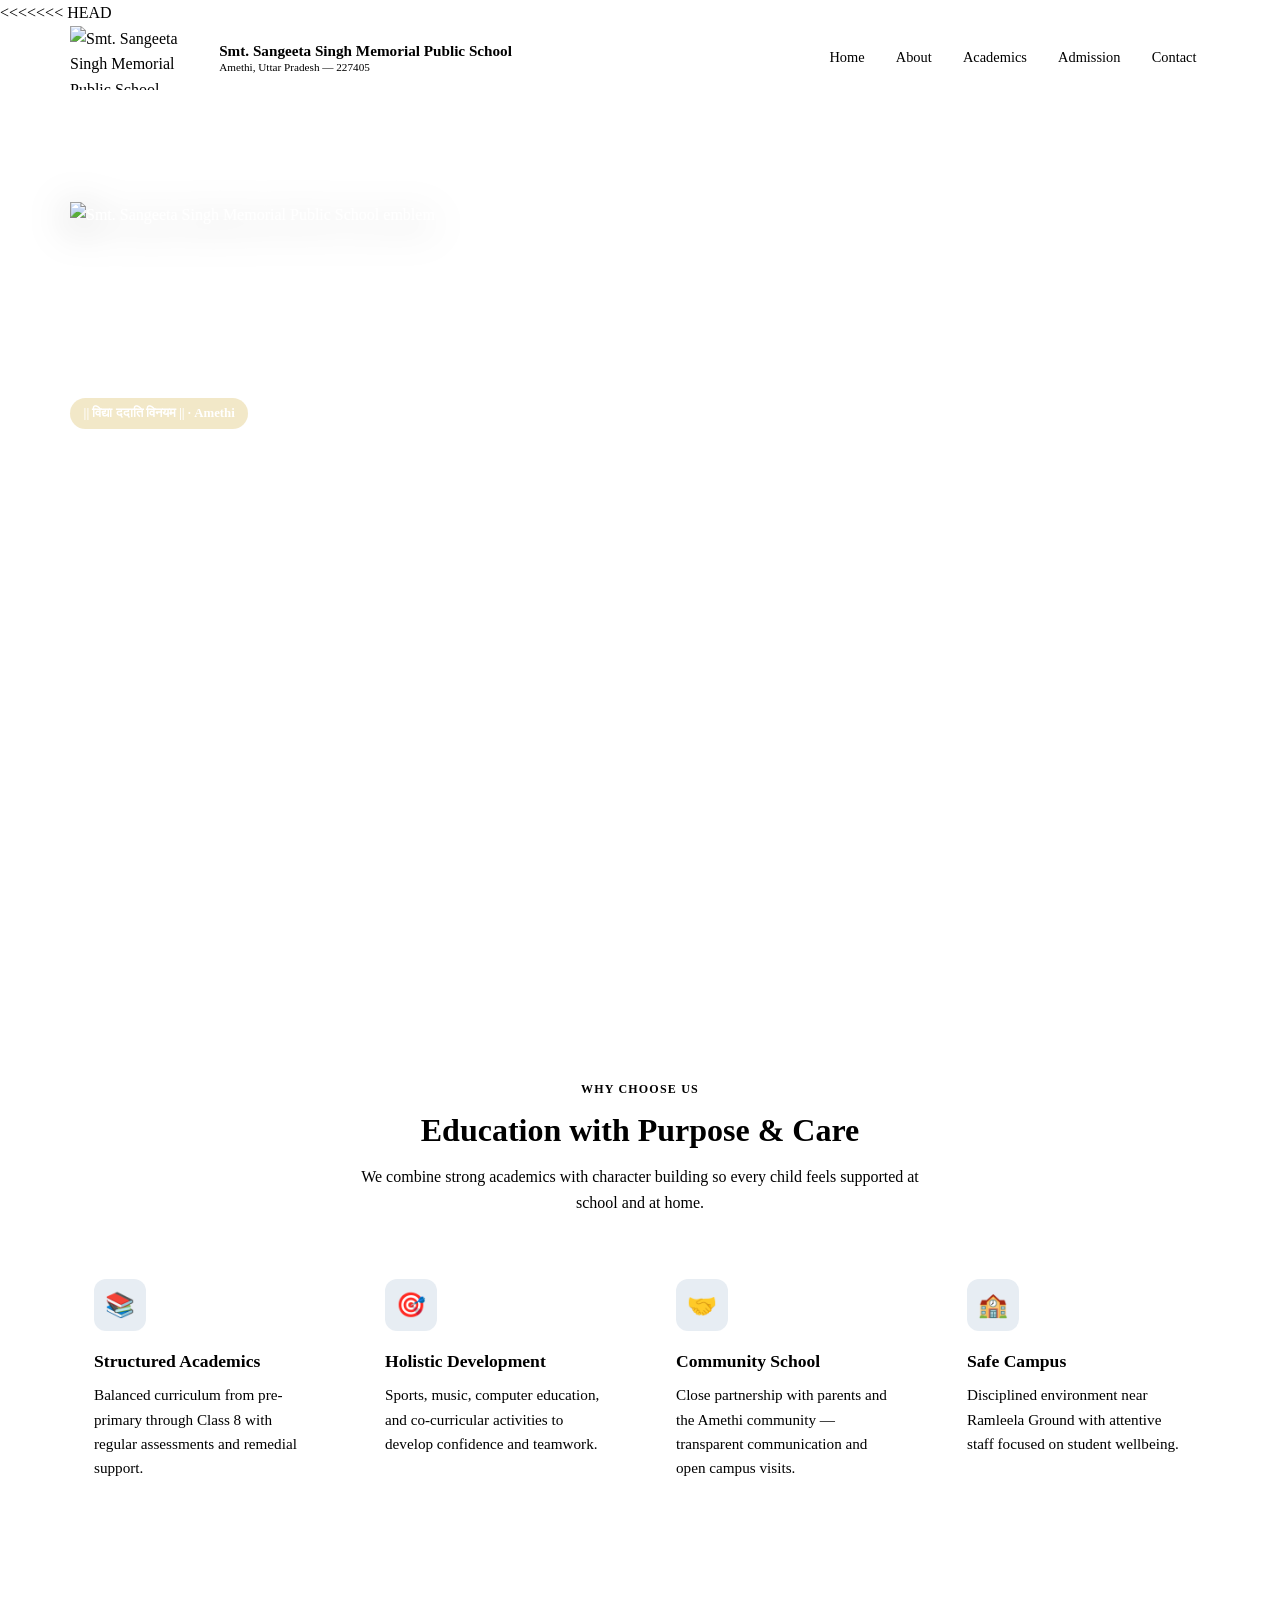
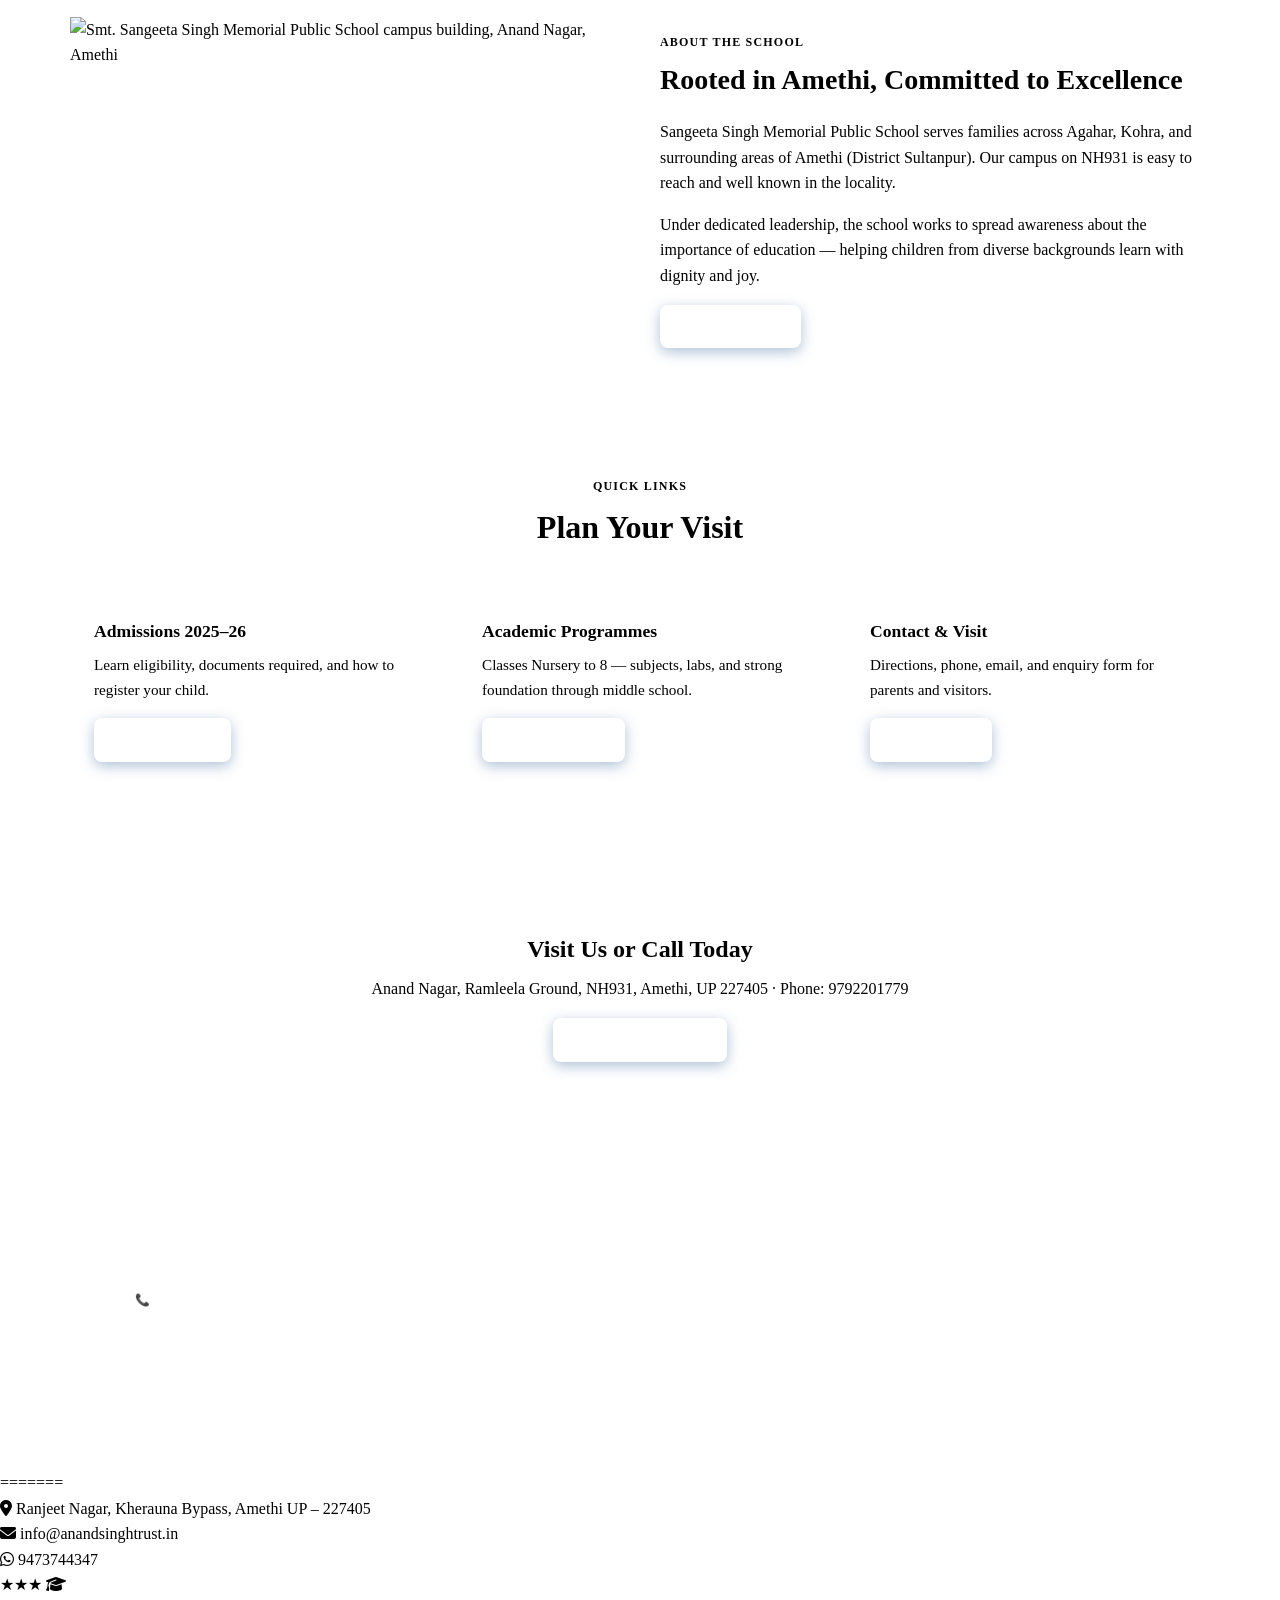
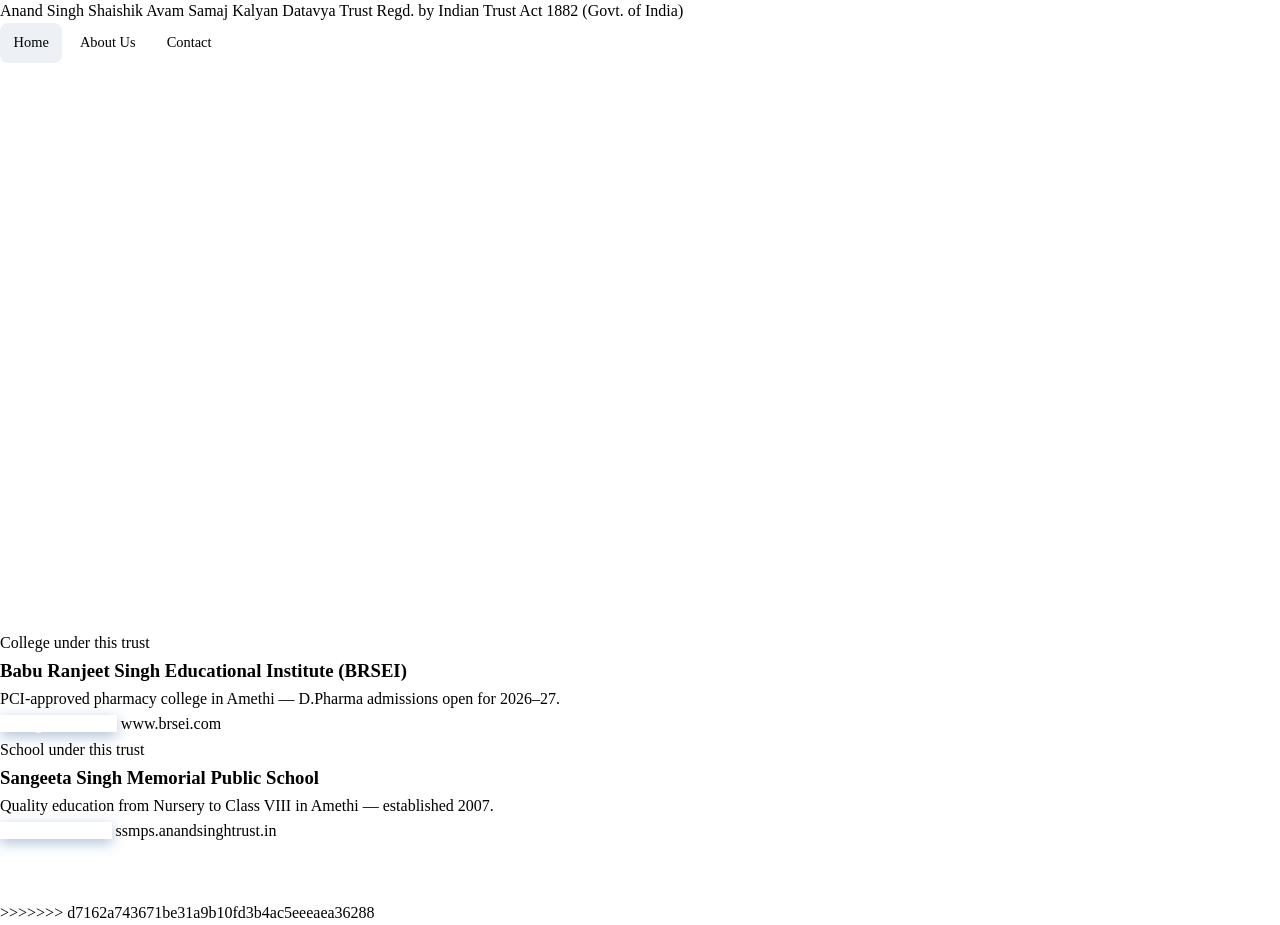
==== commit 7a2e6fc6: "Merged local project with GitHub repo" ====
--- a/index.html
+++ b/index.html
@@ -1,6 +1,187 @@
 <!DOCTYPE html>
 <html lang="en">
 <head>
+<<<<<<< HEAD
+  <meta charset="UTF-8">
+  <meta name="viewport" content="width=device-width, initial-scale=1.0">
+  <meta name="description" content="Sangeeta Singh Memorial Public School, Amethi — Nursery to Class 8 on NH931, Anand Nagar. Admissions open.">
+  <title>Sangeeta Singh Memorial Public School | Amethi</title>
+  <link rel="icon" href="images/logo.png" type="image/png">
+  <link rel="stylesheet" href="style.css">
+</head>
+<body>
+  <header class="site-header">
+    <div class="container header-inner">
+      <a href="index.html" class="logo-link">
+        <img src="images/logo.png" alt="Smt. Sangeeta Singh Memorial Public School" class="logo-icon" width="120" height="56">
+        <div class="logo-text">
+          <strong>Smt. Sangeeta Singh Memorial Public School</strong>
+          <span>Amethi, Uttar Pradesh — 227405</span>
+        </div>
+      </a>
+      <button class="nav-toggle" type="button" aria-label="Open menu" aria-expanded="false">
+        <span></span><span></span><span></span>
+      </button>
+      <nav class="main-nav" aria-label="Main navigation">
+        <ul>
+          <li><a href="index.html">Home</a></li>
+          <li><a href="about.html">About</a></li>
+          <li><a href="academics.html">Academics</a></li>
+          <li><a href="admission.html">Admission</a></li>
+          <li><a href="contacts.html">Contact</a></li>
+        </ul>
+      </nav>
+    </div>
+  </header>
+
+  <section class="hero">
+    <div class="container">
+      <img src="images/logo.png" alt="Smt. Sangeeta Singh Memorial Public School emblem" class="hero-logo">
+      <span class="hero-badge">|| विद्या ददाति विनयम || · Amethi</span>
+      <h1>Smt. Sangeeta Singh Memorial Public School</h1>
+      <p class="hero-hindi">शिक्षा की अलख — Building confident learners for tomorrow</p>
+      <p>A caring school community at Anand Nagar, Ramleela Ground, NH931 — nurturing students from Nursery through Class 8 with discipline, values, and modern learning.</p>
+      <div class="hero-actions">
+        <a href="admission.html" class="btn btn-accent">Apply for Admission</a>
+        <a href="about.html" class="btn btn-outline">Discover Our School</a>
+      </div>
+    </div>
+  </section>
+
+  <section class="stats-bar">
+    <div class="container stats-grid">
+      <div class="stat-item"><strong>Up to 8th</strong><span>Standard offered</span></div>
+      <div class="stat-item"><strong>NH931</strong><span>Prime road location</span></div>
+      <div class="stat-item"><strong>Agahar</strong><span>Serving Amethi region</span></div>
+      <div class="stat-item"><strong>SSMPS</strong><span>Trusted local name</span></div>
+    </div>
+  </section>
+
+  <section>
+    <div class="container">
+      <div class="section-header">
+        <span class="section-label">Why choose us</span>
+        <h2>Education with Purpose &amp; Care</h2>
+        <p>We combine strong academics with character building so every child feels supported at school and at home.</p>
+      </div>
+      <div class="card-grid">
+        <article class="card">
+          <div class="card-icon" aria-hidden="true">📚</div>
+          <h3>Structured Academics</h3>
+          <p>Balanced curriculum from pre-primary through Class 8 with regular assessments and remedial support.</p>
+        </article>
+        <article class="card">
+          <div class="card-icon" aria-hidden="true">🎯</div>
+          <h3>Holistic Development</h3>
+          <p>Sports, music, computer education, and co-curricular activities to develop confidence and teamwork.</p>
+        </article>
+        <article class="card">
+          <div class="card-icon" aria-hidden="true">🤝</div>
+          <h3>Community School</h3>
+          <p>Close partnership with parents and the Amethi community — transparent communication and open campus visits.</p>
+        </article>
+        <article class="card">
+          <div class="card-icon" aria-hidden="true">🏫</div>
+          <h3>Safe Campus</h3>
+          <p>Disciplined environment near Ramleela Ground with attentive staff focused on student wellbeing.</p>
+        </article>
+      </div>
+    </div>
+  </section>
+
+  <section class="bg-white">
+    <div class="container split-section">
+      <img src="images/campus.png" alt="Smt. Sangeeta Singh Memorial Public School campus building, Anand Nagar, Amethi" class="campus-photo">
+      <div class="content-block">
+        <span class="section-label">About the school</span>
+        <h2>Rooted in Amethi, Committed to Excellence</h2>
+        <p>Sangeeta Singh Memorial Public School serves families across Agahar, Kohra, and surrounding areas of Amethi (District Sultanpur). Our campus on NH931 is easy to reach and well known in the locality.</p>
+        <p>Under dedicated leadership, the school works to spread awareness about the importance of education — helping children from diverse backgrounds learn with dignity and joy.</p>
+        <a href="about.html" class="btn btn-primary">Read Our Story</a>
+      </div>
+    </div>
+  </section>
+
+  <section>
+    <div class="container">
+      <div class="section-header">
+        <span class="section-label">Quick links</span>
+        <h2>Plan Your Visit</h2>
+      </div>
+      <div class="card-grid">
+        <article class="card">
+          <h3>Admissions 2025–26</h3>
+          <p>Learn eligibility, documents required, and how to register your child.</p>
+          <a href="admission.html" class="btn btn-primary" style="margin-top:1rem">Admission Info</a>
+        </article>
+        <article class="card">
+          <h3>Academic Programmes</h3>
+          <p>Classes Nursery to 8 — subjects, labs, and strong foundation through middle school.</p>
+          <a href="academics.html" class="btn btn-primary" style="margin-top:1rem">View Academics</a>
+        </article>
+        <article class="card">
+          <h3>Contact &amp; Visit</h3>
+          <p>Directions, phone, email, and enquiry form for parents and visitors.</p>
+          <a href="contacts.html" class="btn btn-primary" style="margin-top:1rem">Get in Touch</a>
+        </article>
+      </div>
+    </div>
+  </section>
+
+  <section class="bg-white">
+    <div class="container">
+      <div class="cta-band">
+        <h2>Visit Us or Call Today</h2>
+        <p>Anand Nagar, Ramleela Ground, NH931, Amethi, UP 227405 · Phone: <a href="tel:+919792201779">9792201779</a></p>
+        <a href="contacts.html" class="btn btn-primary">Contact &amp; Directions</a>
+      </div>
+    </div>
+  </section>
+
+  <footer class="site-footer">
+    <div class="container footer-grid">
+      <div>
+        <h4>Sangeeta Singh Memorial Public School</h4>
+        <p>Anand Nagar, Ramleela Ground, NH931, Amethi, Uttar Pradesh 227405</p>
+        <div class="social-links">
+          <a href="https://www.facebook.com/p/Sangeeta-Singh-Memorial-Public-School-Amethi-100066679517255/" target="_blank" rel="noopener noreferrer" title="Facebook">FB</a>
+          <a href="tel:+919792201779" title="Phone">📞</a>
+          <a href="mailto:ssmps01@gmail.com" title="Email">✉</a>
+        </div>
+      </div>
+      <div>
+        <h4>Quick Links</h4>
+        <ul>
+          <li><a href="about.html">About</a></li>
+          <li><a href="admission.html">Admission</a></li>
+          <li><a href="academics.html">Academics</a></li>
+          <li><a href="contacts.html">Contact</a></li>
+        </ul>
+      </div>
+      <div>
+        <h4>Contact</h4>
+        <ul>
+          <li><a href="tel:+919792201779">9792201779</a></li>
+          <li><a href="mailto:ssmps01@gmail.com">ssmps01@gmail.com</a></li>
+          <li><a href="contacts.html">Map &amp; enquiry form</a></li>
+        </ul>
+      </div>
+    </div>
+    <div class="container footer-bottom">
+      <p>&copy; <span id="year"></span> Sangeeta Singh Memorial Public School, Amethi. All rights reserved.</p>
+    </div>
+  </footer>
+
+  <div id="lightbox" class="lightbox" role="dialog" aria-modal="true" aria-label="Image preview">
+    <button type="button" class="lightbox-close" aria-label="Close">&times;</button>
+    <img id="lightbox-img" src="" alt="">
+  </div>
+
+  <script>document.getElementById("year").textContent = new Date().getFullYear();</script>
+  <script src="script.js"></script>
+</body>
+</html>
+=======
     <meta charset="UTF-8">
     <meta name="viewport" content="width=device-width, initial-scale=1.0">
     <title>Anand Singh Trust</title>
@@ -129,4 +310,5 @@
 
 <script src="script.js"></script>
 </body>
-</html>+</html>
+>>>>>>> d7162a743671be31a9b10fd3b4ac5eeeaea36288
--- a/style.css
+++ b/style.css
@@ -1,3 +1,861 @@
+<<<<<<< HEAD
+/* Sangeeta Singh Memorial Public School — Amethi */
+
+:root {
+  --primary: #1a4d8c;
+  --primary-dark: #0f3460;
+  --accent: #c9a227;
+  --accent-light: #e8d48b;
+  --bg: #f8f9fc;
+  --surface: #ffffff;
+  --text: #1e293b;
+  --text-muted: #64748b;
+  --border: #e2e8f0;
+  --success: #15803d;
+  --shadow: 0 4px 24px rgba(15, 52, 96, 0.08);
+  --shadow-lg: 0 12px 40px rgba(15, 52, 96, 0.12);
+  --radius: 12px;
+  --radius-lg: 20px;
+  --font: "Segoe UI", system-ui, -apple-system, sans-serif;
+  --font-display: Georgia, "Times New Roman", serif;
+  --header-h: 72px;
+}
+
+*,
+*::before,
+*::after {
+  box-sizing: border-box;
+  margin: 0;
+  padding: 0;
+}
+
+html {
+  scroll-behavior: smooth;
+}
+
+body {
+  font-family: var(--font);
+  color: var(--text);
+  background: var(--bg);
+  line-height: 1.6;
+  min-height: 100vh;
+  display: flex;
+  flex-direction: column;
+}
+
+img {
+  max-width: 100%;
+  height: auto;
+  display: block;
+}
+
+a {
+  color: var(--primary);
+  text-decoration: none;
+  transition: color 0.2s;
+}
+
+a:hover {
+  color: var(--primary-dark);
+}
+
+.container {
+  width: min(1140px, 92%);
+  margin-inline: auto;
+}
+
+/* Header */
+.site-header {
+  position: sticky;
+  top: 0;
+  z-index: 1000;
+  background: var(--surface);
+  border-bottom: 1px solid var(--border);
+  box-shadow: var(--shadow);
+}
+
+.header-inner {
+  display: flex;
+  align-items: center;
+  justify-content: space-between;
+  height: var(--header-h);
+  gap: 1rem;
+}
+
+.logo-link {
+  display: flex;
+  align-items: center;
+  gap: 0.75rem;
+  color: var(--text);
+  text-decoration: none;
+}
+
+.logo-link:hover {
+  color: var(--text);
+}
+
+.logo-icon,
+.logo-link img {
+  height: 64px;
+  width: auto;
+  max-width: 150px;
+  flex-shrink: 0;
+  object-fit: contain;
+}
+
+.logo-text {
+  display: flex;
+  flex-direction: column;
+  line-height: 1.25;
+}
+
+.logo-text strong {
+  font-size: 0.95rem;
+  color: var(--primary-dark);
+}
+
+.logo-text span {
+  font-size: 0.7rem;
+  color: var(--text-muted);
+}
+
+.nav-toggle {
+  display: none;
+  background: none;
+  border: none;
+  cursor: pointer;
+  padding: 0.5rem;
+}
+
+.nav-toggle span {
+  display: block;
+  width: 24px;
+  height: 2px;
+  background: var(--primary-dark);
+  margin: 5px 0;
+  transition: 0.3s;
+}
+
+.main-nav ul {
+  display: flex;
+  list-style: none;
+  gap: 0.25rem;
+}
+
+.main-nav a {
+  display: block;
+  padding: 0.5rem 0.85rem;
+  border-radius: 8px;
+  font-size: 0.9rem;
+  font-weight: 500;
+  color: var(--text);
+}
+
+.main-nav a:hover,
+.main-nav a.active {
+  background: rgba(26, 77, 140, 0.08);
+  color: var(--primary);
+}
+
+.btn {
+  display: inline-flex;
+  align-items: center;
+  justify-content: center;
+  gap: 0.5rem;
+  padding: 0.65rem 1.35rem;
+  border-radius: 8px;
+  font-weight: 600;
+  font-size: 0.9rem;
+  border: none;
+  cursor: pointer;
+  transition: transform 0.15s, box-shadow 0.2s, background 0.2s;
+  text-decoration: none;
+}
+
+.btn:hover {
+  transform: translateY(-1px);
+}
+
+.btn-primary {
+  background: linear-gradient(135deg, var(--primary), var(--primary-dark));
+  color: #fff;
+  box-shadow: 0 4px 14px rgba(26, 77, 140, 0.35);
+}
+
+.btn-primary:hover {
+  color: #fff;
+  box-shadow: 0 6px 20px rgba(26, 77, 140, 0.45);
+}
+
+.btn-outline {
+  background: transparent;
+  color: #fff;
+  border: 2px solid rgba(255, 255, 255, 0.85);
+}
+
+.btn-outline:hover {
+  background: rgba(255, 255, 255, 0.15);
+  color: #fff;
+}
+
+.btn-accent {
+  background: var(--accent);
+  color: var(--primary-dark);
+}
+
+.btn-accent:hover {
+  background: var(--accent-light);
+  color: var(--primary-dark);
+}
+
+/* Hero */
+.hero {
+  position: relative;
+  min-height: 420px;
+  display: flex;
+  align-items: center;
+  background: linear-gradient(135deg, var(--primary-dark) 0%, var(--primary) 50%, #2563a8 100%);
+  color: #fff;
+  overflow: hidden;
+}
+
+.hero::before {
+  content: "";
+  position: absolute;
+  inset: 0;
+  background: url("data:image/svg+xml,%3Csvg width='60' height='60' viewBox='0 0 60 60' xmlns='http://www.w3.org/2000/svg'%3E%3Cg fill='none' fill-rule='evenodd'%3E%3Cg fill='%23ffffff' fill-opacity='0.04'%3E%3Cpath d='M36 34v-4h-2v4h-4v2h4v4h2v-4h4v-2h-4zm0-30V0h-2v4h-4v2h4v4h2V6h4V4h-4zM6 34v-4H4v4H0v2h4v4h2v-4h4v-2H6zM6 4V0H4v4H0v2h4v4h2V6h4V4H6z'/%3E%3C/g%3E%3C/g%3E%3C/svg%3E");
+  opacity: 0.6;
+}
+
+.hero .container {
+  position: relative;
+  z-index: 1;
+  padding: 3.5rem 0;
+}
+
+.hero-logo {
+  display: block;
+  height: clamp(110px, 20vw, 180px);
+  width: auto;
+  margin-bottom: 1rem;
+  filter: drop-shadow(0 8px 20px rgba(0, 0, 0, 0.35));
+}
+
+.about-logo-wrap {
+  display: flex;
+  align-items: center;
+  justify-content: center;
+  padding: 2rem 1.5rem;
+  background: linear-gradient(160deg, #f8fafc 0%, #e8ecf4 100%);
+  border-radius: var(--radius-lg);
+  box-shadow: var(--shadow-lg);
+  border: 1px solid var(--border);
+}
+
+.about-logo-wrap img {
+  max-height: min(320px, 50vh);
+  width: auto;
+  max-width: 100%;
+  object-fit: contain;
+}
+
+.hero-badge {
+  display: inline-block;
+  background: rgba(201, 162, 39, 0.25);
+  border: 1px solid var(--accent);
+  color: var(--accent-light);
+  padding: 0.35rem 0.85rem;
+  border-radius: 999px;
+  font-size: 0.8rem;
+  font-weight: 600;
+  margin-bottom: 1rem;
+}
+
+.hero h1 {
+  font-family: var(--font-display);
+  font-size: clamp(1.75rem, 4vw, 2.75rem);
+  line-height: 1.2;
+  margin-bottom: 0.75rem;
+  max-width: 720px;
+}
+
+.hero p {
+  font-size: 1.05rem;
+  opacity: 0.92;
+  max-width: 560px;
+  margin-bottom: 1.5rem;
+}
+
+.hero-actions {
+  display: flex;
+  flex-wrap: wrap;
+  gap: 0.75rem;
+}
+
+.hero-hindi {
+  font-size: 1.1rem;
+  margin-top: 0.5rem;
+  opacity: 0.9;
+  font-style: italic;
+}
+
+/* Page header (inner pages) */
+.page-hero {
+  background: linear-gradient(135deg, var(--primary-dark), var(--primary));
+  color: #fff;
+  padding: 2.5rem 0;
+  text-align: center;
+}
+
+.page-hero h1 {
+  font-family: var(--font-display);
+  font-size: clamp(1.5rem, 3vw, 2.25rem);
+}
+
+.page-hero p {
+  opacity: 0.9;
+  margin-top: 0.5rem;
+}
+
+.breadcrumb {
+  font-size: 0.85rem;
+  opacity: 0.8;
+  margin-bottom: 0.5rem;
+}
+
+.breadcrumb a {
+  color: var(--accent-light);
+}
+
+/* Sections */
+section {
+  padding: 3.5rem 0;
+}
+
+.section-header {
+  text-align: center;
+  margin-bottom: 2.5rem;
+}
+
+.section-header h2 {
+  font-family: var(--font-display);
+  font-size: clamp(1.5rem, 2.5vw, 2rem);
+  color: var(--primary-dark);
+  margin-bottom: 0.5rem;
+}
+
+.section-header p {
+  color: var(--text-muted);
+  max-width: 560px;
+  margin-inline: auto;
+}
+
+.section-label {
+  display: inline-block;
+  color: var(--accent);
+  font-weight: 700;
+  font-size: 0.75rem;
+  letter-spacing: 0.1em;
+  text-transform: uppercase;
+  margin-bottom: 0.35rem;
+}
+
+/* Cards grid */
+.card-grid {
+  display: grid;
+  grid-template-columns: repeat(auto-fit, minmax(260px, 1fr));
+  gap: 1.5rem;
+}
+
+.card {
+  background: var(--surface);
+  border-radius: var(--radius);
+  padding: 1.5rem;
+  box-shadow: var(--shadow);
+  border: 1px solid var(--border);
+  transition: transform 0.2s, box-shadow 0.2s;
+}
+
+.card:hover {
+  transform: translateY(-4px);
+  box-shadow: var(--shadow-lg);
+}
+
+.card-icon {
+  width: 52px;
+  height: 52px;
+  border-radius: 12px;
+  background: rgba(26, 77, 140, 0.1);
+  display: flex;
+  align-items: center;
+  justify-content: center;
+  font-size: 1.5rem;
+  margin-bottom: 1rem;
+}
+
+.card h3 {
+  font-size: 1.1rem;
+  color: var(--primary-dark);
+  margin-bottom: 0.5rem;
+}
+
+.card p {
+  color: var(--text-muted);
+  font-size: 0.95rem;
+}
+
+/* Stats */
+.stats-bar {
+  background: var(--primary-dark);
+  color: #fff;
+  padding: 2rem 0;
+}
+
+.stats-grid {
+  display: grid;
+  grid-template-columns: repeat(auto-fit, minmax(140px, 1fr));
+  gap: 1.5rem;
+  text-align: center;
+}
+
+.stat-item strong {
+  display: block;
+  font-size: 2rem;
+  color: var(--accent);
+  font-family: var(--font-display);
+}
+
+.stat-item span {
+  font-size: 0.85rem;
+  opacity: 0.85;
+}
+
+/* Two column layout */
+.split-section {
+  display: grid;
+  grid-template-columns: 1fr 1fr;
+  gap: 2.5rem;
+  align-items: center;
+}
+
+.split-section img,
+.placeholder-img {
+  border-radius: var(--radius-lg);
+  box-shadow: var(--shadow-lg);
+  aspect-ratio: 4/3;
+  object-fit: cover;
+  width: 100%;
+}
+
+.split-section img.campus-photo {
+  aspect-ratio: 16 / 10;
+  object-position: center top;
+}
+
+.campus-feature {
+  margin-bottom: 2.5rem;
+  border-radius: var(--radius-lg);
+  overflow: hidden;
+  box-shadow: var(--shadow-lg);
+  background: var(--surface);
+}
+
+.campus-feature img.campus-photo {
+  width: 100%;
+  aspect-ratio: 21 / 9;
+  max-height: 520px;
+  object-fit: cover;
+  object-position: center;
+  border-radius: 0;
+  box-shadow: none;
+}
+
+.campus-caption {
+  text-align: center;
+  padding: 0.75rem 1rem;
+  font-size: 0.9rem;
+  color: var(--text-muted);
+  background: var(--surface);
+  border-top: 1px solid var(--border);
+}
+
+.placeholder-img {
+  background: linear-gradient(145deg, #dbeafe, #93c5fd);
+  display: flex;
+  align-items: center;
+  justify-content: center;
+  color: var(--primary);
+  font-weight: 600;
+  font-size: 0.9rem;
+  text-align: center;
+  padding: 1rem;
+}
+
+.content-block h2 {
+  font-family: var(--font-display);
+  color: var(--primary-dark);
+  margin-bottom: 1rem;
+  font-size: 1.75rem;
+}
+
+.content-block p {
+  color: var(--text-muted);
+  margin-bottom: 1rem;
+}
+
+.content-block ul {
+  margin-left: 1.25rem;
+  color: var(--text-muted);
+}
+
+.content-block li {
+  margin-bottom: 0.4rem;
+}
+
+/* Gallery */
+.gallery-grid {
+  display: grid;
+  grid-template-columns: repeat(auto-fill, minmax(220px, 1fr));
+  gap: 1rem;
+}
+
+.gallery-item {
+  position: relative;
+  border-radius: var(--radius);
+  overflow: hidden;
+  aspect-ratio: 4/3;
+  cursor: pointer;
+  border: none;
+  padding: 0;
+  background: linear-gradient(145deg, #e0e7ff, #c7d2fe);
+  width: 100%;
+}
+
+.gallery-item img {
+  width: 100%;
+  height: 100%;
+  object-fit: cover;
+  transition: transform 0.3s;
+}
+
+.gallery-item:hover img {
+  transform: scale(1.05);
+}
+
+.gallery-placeholder {
+  width: 100%;
+  height: 100%;
+  display: flex;
+  flex-direction: column;
+  align-items: center;
+  justify-content: center;
+  color: var(--primary);
+  font-size: 0.85rem;
+  gap: 0.25rem;
+}
+
+.gallery-placeholder span:first-child {
+  font-size: 2rem;
+}
+
+/* Lightbox */
+.lightbox {
+  position: fixed;
+  inset: 0;
+  background: rgba(0, 0, 0, 0.9);
+  z-index: 2000;
+  display: none;
+  align-items: center;
+  justify-content: center;
+  padding: 1rem;
+}
+
+.lightbox.open {
+  display: flex;
+}
+
+.lightbox img {
+  max-height: 90vh;
+  max-width: 90vw;
+  border-radius: 8px;
+}
+
+.lightbox-close {
+  position: absolute;
+  top: 1rem;
+  right: 1rem;
+  background: #fff;
+  border: none;
+  width: 40px;
+  height: 40px;
+  border-radius: 50%;
+  font-size: 1.25rem;
+  cursor: pointer;
+}
+
+/* Forms */
+.form-group {
+  margin-bottom: 1.25rem;
+}
+
+.form-group label {
+  display: block;
+  font-weight: 600;
+  font-size: 0.9rem;
+  margin-bottom: 0.35rem;
+  color: var(--primary-dark);
+}
+
+.form-group input,
+.form-group select,
+.form-group textarea {
+  width: 100%;
+  padding: 0.7rem 0.9rem;
+  border: 1px solid var(--border);
+  border-radius: 8px;
+  font-family: inherit;
+  font-size: 0.95rem;
+  transition: border-color 0.2s, box-shadow 0.2s;
+}
+
+.form-group input:focus,
+.form-group select:focus,
+.form-group textarea:focus {
+  outline: none;
+  border-color: var(--primary);
+  box-shadow: 0 0 0 3px rgba(26, 77, 140, 0.15);
+}
+
+.form-row {
+  display: grid;
+  grid-template-columns: 1fr 1fr;
+  gap: 1rem;
+}
+
+.form-note {
+  font-size: 0.85rem;
+  color: var(--text-muted);
+  margin-top: 0.5rem;
+}
+
+.form-success {
+  display: none;
+  background: #dcfce7;
+  color: var(--success);
+  padding: 1rem;
+  border-radius: 8px;
+  margin-top: 1rem;
+}
+
+/* Contact */
+.contact-grid {
+  display: grid;
+  grid-template-columns: 1fr 1fr;
+  gap: 2rem;
+}
+
+.contact-info-card {
+  background: var(--surface);
+  padding: 1.5rem;
+  border-radius: var(--radius);
+  box-shadow: var(--shadow);
+  margin-bottom: 1rem;
+}
+
+.contact-info-card h3 {
+  color: var(--primary-dark);
+  font-size: 1rem;
+  margin-bottom: 0.75rem;
+}
+
+.contact-item {
+  display: flex;
+  gap: 0.75rem;
+  margin-bottom: 0.85rem;
+  font-size: 0.95rem;
+}
+
+.contact-item .icon {
+  width: 36px;
+  height: 36px;
+  background: rgba(26, 77, 140, 0.1);
+  border-radius: 8px;
+  display: flex;
+  align-items: center;
+  justify-content: center;
+  flex-shrink: 0;
+}
+
+.map-wrap {
+  border-radius: var(--radius);
+  overflow: hidden;
+  box-shadow: var(--shadow);
+  min-height: 280px;
+}
+
+.map-wrap iframe {
+  width: 100%;
+  height: 280px;
+  border: 0;
+}
+
+/* Admission steps */
+.steps {
+  display: grid;
+  gap: 1rem;
+  counter-reset: step;
+}
+
+.step-item {
+  display: flex;
+  gap: 1.25rem;
+  background: var(--surface);
+  padding: 1.25rem 1.5rem;
+  border-radius: var(--radius);
+  box-shadow: var(--shadow);
+  border-left: 4px solid var(--accent);
+}
+
+.step-num {
+  width: 40px;
+  height: 40px;
+  background: var(--primary);
+  color: #fff;
+  border-radius: 50%;
+  display: flex;
+  align-items: center;
+  justify-content: center;
+  font-weight: 700;
+  flex-shrink: 0;
+}
+
+/* Table */
+.info-table {
+  width: 100%;
+  border-collapse: collapse;
+  background: var(--surface);
+  border-radius: var(--radius);
+  overflow: hidden;
+  box-shadow: var(--shadow);
+}
+
+.info-table th,
+.info-table td {
+  padding: 0.85rem 1rem;
+  text-align: left;
+  border-bottom: 1px solid var(--border);
+}
+
+.info-table th {
+  background: var(--primary-dark);
+  color: #fff;
+  font-weight: 600;
+}
+
+.info-table tr:last-child td {
+  border-bottom: none;
+}
+
+/* Footer */
+.site-footer {
+  background: var(--primary-dark);
+  color: rgba(255, 255, 255, 0.85);
+  margin-top: auto;
+  padding: 3rem 0 1.5rem;
+}
+
+.footer-grid {
+  display: grid;
+  grid-template-columns: 2fr 1fr 1fr;
+  gap: 2rem;
+  margin-bottom: 2rem;
+}
+
+.footer-grid h4 {
+  color: var(--accent-light);
+  margin-bottom: 1rem;
+  font-size: 1rem;
+}
+
+.footer-grid ul {
+  list-style: none;
+}
+
+.footer-grid li {
+  margin-bottom: 0.4rem;
+}
+
+.footer-grid a {
+  color: rgba(255, 255, 255, 0.8);
+  font-size: 0.9rem;
+}
+
+.footer-grid a:hover {
+  color: #fff;
+}
+
+.social-links {
+  display: flex;
+  gap: 0.75rem;
+  margin-top: 1rem;
+}
+
+.social-links a {
+  width: 40px;
+  height: 40px;
+  background: rgba(255, 255, 255, 0.1);
+  border-radius: 8px;
+  display: flex;
+  align-items: center;
+  justify-content: center;
+  color: #fff;
+  font-weight: 700;
+  font-size: 0.75rem;
+}
+
+.social-links a:hover {
+  background: var(--accent);
+  color: var(--primary-dark);
+}
+
+.footer-bottom {
+  border-top: 1px solid rgba(255, 255, 255, 0.15);
+  padding-top: 1.5rem;
+  text-align: center;
+  font-size: 0.85rem;
+  opacity: 0.75;
+}
+
+/* CTA band */
+.cta-band {
+  background: linear-gradient(90deg, var(--accent), var(--accent-light));
+  padding: 2rem;
+  border-radius: var(--radius-lg);
+  text-align: center;
+  color: var(--primary-dark);
+}
+
+.cta-band h2 {
+  font-family: var(--font-display);
+  margin-bottom: 0.5rem;
+}
+
+.cta-band p {
+  margin-bottom: 1rem;
+}
+
+/* Utilities */
+.bg-white {
+  background: var(--surface);
+}
+
+.text-center {
+  text-align: center;
+}
+
+.mt-2 {
+  margin-top: 2rem;
+=======
 @import url('https://fonts.googleapis.com/css2?family=Poppins:wght@400;500;600;700;800&display=swap');
 
 :root {
@@ -989,10 +1847,57 @@
     color: var(--blue);
     margin-top: 2px;
     flex-shrink: 0;
+>>>>>>> d7162a743671be31a9b10fd3b4ac5eeeaea36288
 }
 
 /* Responsive */
 @media (max-width: 900px) {
+<<<<<<< HEAD
+  .split-section,
+  .contact-grid,
+  .footer-grid {
+    grid-template-columns: 1fr;
+  }
+
+  .form-row {
+    grid-template-columns: 1fr;
+  }
+}
+
+@media (max-width: 768px) {
+  .nav-toggle {
+    display: block;
+  }
+
+  .main-nav {
+    position: fixed;
+    top: var(--header-h);
+    left: 0;
+    right: 0;
+    background: var(--surface);
+    border-bottom: 1px solid var(--border);
+    padding: 1rem;
+    transform: translateY(-120%);
+    opacity: 0;
+    pointer-events: none;
+    transition: 0.3s;
+    box-shadow: var(--shadow-lg);
+  }
+
+  .main-nav.open {
+    transform: translateY(0);
+    opacity: 1;
+    pointer-events: auto;
+  }
+
+  .main-nav ul {
+    flex-direction: column;
+  }
+
+  .main-nav a {
+    padding: 0.75rem;
+  }
+=======
     .top-bar {
         grid-template-columns: 1fr;
         text-align: center;
@@ -1064,4 +1969,5 @@
     .college-teaser {
         padding: 28px 22px;
     }
-}
+>>>>>>> d7162a743671be31a9b10fd3b4ac5eeeaea36288
+}
--- a/style.css
+++ b/style.css
@@ -1,3 +1,861 @@
+<<<<<<< HEAD
+/* Sangeeta Singh Memorial Public School — Amethi */
+
+:root {
+  --primary: #1a4d8c;
+  --primary-dark: #0f3460;
+  --accent: #c9a227;
+  --accent-light: #e8d48b;
+  --bg: #f8f9fc;
+  --surface: #ffffff;
+  --text: #1e293b;
+  --text-muted: #64748b;
+  --border: #e2e8f0;
+  --success: #15803d;
+  --shadow: 0 4px 24px rgba(15, 52, 96, 0.08);
+  --shadow-lg: 0 12px 40px rgba(15, 52, 96, 0.12);
+  --radius: 12px;
+  --radius-lg: 20px;
+  --font: "Segoe UI", system-ui, -apple-system, sans-serif;
+  --font-display: Georgia, "Times New Roman", serif;
+  --header-h: 72px;
+}
+
+*,
+*::before,
+*::after {
+  box-sizing: border-box;
+  margin: 0;
+  padding: 0;
+}
+
+html {
+  scroll-behavior: smooth;
+}
+
+body {
+  font-family: var(--font);
+  color: var(--text);
+  background: var(--bg);
+  line-height: 1.6;
+  min-height: 100vh;
+  display: flex;
+  flex-direction: column;
+}
+
+img {
+  max-width: 100%;
+  height: auto;
+  display: block;
+}
+
+a {
+  color: var(--primary);
+  text-decoration: none;
+  transition: color 0.2s;
+}
+
+a:hover {
+  color: var(--primary-dark);
+}
+
+.container {
+  width: min(1140px, 92%);
+  margin-inline: auto;
+}
+
+/* Header */
+.site-header {
+  position: sticky;
+  top: 0;
+  z-index: 1000;
+  background: var(--surface);
+  border-bottom: 1px solid var(--border);
+  box-shadow: var(--shadow);
+}
+
+.header-inner {
+  display: flex;
+  align-items: center;
+  justify-content: space-between;
+  height: var(--header-h);
+  gap: 1rem;
+}
+
+.logo-link {
+  display: flex;
+  align-items: center;
+  gap: 0.75rem;
+  color: var(--text);
+  text-decoration: none;
+}
+
+.logo-link:hover {
+  color: var(--text);
+}
+
+.logo-icon,
+.logo-link img {
+  height: 64px;
+  width: auto;
+  max-width: 150px;
+  flex-shrink: 0;
+  object-fit: contain;
+}
+
+.logo-text {
+  display: flex;
+  flex-direction: column;
+  line-height: 1.25;
+}
+
+.logo-text strong {
+  font-size: 0.95rem;
+  color: var(--primary-dark);
+}
+
+.logo-text span {
+  font-size: 0.7rem;
+  color: var(--text-muted);
+}
+
+.nav-toggle {
+  display: none;
+  background: none;
+  border: none;
+  cursor: pointer;
+  padding: 0.5rem;
+}
+
+.nav-toggle span {
+  display: block;
+  width: 24px;
+  height: 2px;
+  background: var(--primary-dark);
+  margin: 5px 0;
+  transition: 0.3s;
+}
+
+.main-nav ul {
+  display: flex;
+  list-style: none;
+  gap: 0.25rem;
+}
+
+.main-nav a {
+  display: block;
+  padding: 0.5rem 0.85rem;
+  border-radius: 8px;
+  font-size: 0.9rem;
+  font-weight: 500;
+  color: var(--text);
+}
+
+.main-nav a:hover,
+.main-nav a.active {
+  background: rgba(26, 77, 140, 0.08);
+  color: var(--primary);
+}
+
+.btn {
+  display: inline-flex;
+  align-items: center;
+  justify-content: center;
+  gap: 0.5rem;
+  padding: 0.65rem 1.35rem;
+  border-radius: 8px;
+  font-weight: 600;
+  font-size: 0.9rem;
+  border: none;
+  cursor: pointer;
+  transition: transform 0.15s, box-shadow 0.2s, background 0.2s;
+  text-decoration: none;
+}
+
+.btn:hover {
+  transform: translateY(-1px);
+}
+
+.btn-primary {
+  background: linear-gradient(135deg, var(--primary), var(--primary-dark));
+  color: #fff;
+  box-shadow: 0 4px 14px rgba(26, 77, 140, 0.35);
+}
+
+.btn-primary:hover {
+  color: #fff;
+  box-shadow: 0 6px 20px rgba(26, 77, 140, 0.45);
+}
+
+.btn-outline {
+  background: transparent;
+  color: #fff;
+  border: 2px solid rgba(255, 255, 255, 0.85);
+}
+
+.btn-outline:hover {
+  background: rgba(255, 255, 255, 0.15);
+  color: #fff;
+}
+
+.btn-accent {
+  background: var(--accent);
+  color: var(--primary-dark);
+}
+
+.btn-accent:hover {
+  background: var(--accent-light);
+  color: var(--primary-dark);
+}
+
+/* Hero */
+.hero {
+  position: relative;
+  min-height: 420px;
+  display: flex;
+  align-items: center;
+  background: linear-gradient(135deg, var(--primary-dark) 0%, var(--primary) 50%, #2563a8 100%);
+  color: #fff;
+  overflow: hidden;
+}
+
+.hero::before {
+  content: "";
+  position: absolute;
+  inset: 0;
+  background: url("data:image/svg+xml,%3Csvg width='60' height='60' viewBox='0 0 60 60' xmlns='http://www.w3.org/2000/svg'%3E%3Cg fill='none' fill-rule='evenodd'%3E%3Cg fill='%23ffffff' fill-opacity='0.04'%3E%3Cpath d='M36 34v-4h-2v4h-4v2h4v4h2v-4h4v-2h-4zm0-30V0h-2v4h-4v2h4v4h2V6h4V4h-4zM6 34v-4H4v4H0v2h4v4h2v-4h4v-2H6zM6 4V0H4v4H0v2h4v4h2V6h4V4H6z'/%3E%3C/g%3E%3C/g%3E%3C/svg%3E");
+  opacity: 0.6;
+}
+
+.hero .container {
+  position: relative;
+  z-index: 1;
+  padding: 3.5rem 0;
+}
+
+.hero-logo {
+  display: block;
+  height: clamp(110px, 20vw, 180px);
+  width: auto;
+  margin-bottom: 1rem;
+  filter: drop-shadow(0 8px 20px rgba(0, 0, 0, 0.35));
+}
+
+.about-logo-wrap {
+  display: flex;
+  align-items: center;
+  justify-content: center;
+  padding: 2rem 1.5rem;
+  background: linear-gradient(160deg, #f8fafc 0%, #e8ecf4 100%);
+  border-radius: var(--radius-lg);
+  box-shadow: var(--shadow-lg);
+  border: 1px solid var(--border);
+}
+
+.about-logo-wrap img {
+  max-height: min(320px, 50vh);
+  width: auto;
+  max-width: 100%;
+  object-fit: contain;
+}
+
+.hero-badge {
+  display: inline-block;
+  background: rgba(201, 162, 39, 0.25);
+  border: 1px solid var(--accent);
+  color: var(--accent-light);
+  padding: 0.35rem 0.85rem;
+  border-radius: 999px;
+  font-size: 0.8rem;
+  font-weight: 600;
+  margin-bottom: 1rem;
+}
+
+.hero h1 {
+  font-family: var(--font-display);
+  font-size: clamp(1.75rem, 4vw, 2.75rem);
+  line-height: 1.2;
+  margin-bottom: 0.75rem;
+  max-width: 720px;
+}
+
+.hero p {
+  font-size: 1.05rem;
+  opacity: 0.92;
+  max-width: 560px;
+  margin-bottom: 1.5rem;
+}
+
+.hero-actions {
+  display: flex;
+  flex-wrap: wrap;
+  gap: 0.75rem;
+}
+
+.hero-hindi {
+  font-size: 1.1rem;
+  margin-top: 0.5rem;
+  opacity: 0.9;
+  font-style: italic;
+}
+
+/* Page header (inner pages) */
+.page-hero {
+  background: linear-gradient(135deg, var(--primary-dark), var(--primary));
+  color: #fff;
+  padding: 2.5rem 0;
+  text-align: center;
+}
+
+.page-hero h1 {
+  font-family: var(--font-display);
+  font-size: clamp(1.5rem, 3vw, 2.25rem);
+}
+
+.page-hero p {
+  opacity: 0.9;
+  margin-top: 0.5rem;
+}
+
+.breadcrumb {
+  font-size: 0.85rem;
+  opacity: 0.8;
+  margin-bottom: 0.5rem;
+}
+
+.breadcrumb a {
+  color: var(--accent-light);
+}
+
+/* Sections */
+section {
+  padding: 3.5rem 0;
+}
+
+.section-header {
+  text-align: center;
+  margin-bottom: 2.5rem;
+}
+
+.section-header h2 {
+  font-family: var(--font-display);
+  font-size: clamp(1.5rem, 2.5vw, 2rem);
+  color: var(--primary-dark);
+  margin-bottom: 0.5rem;
+}
+
+.section-header p {
+  color: var(--text-muted);
+  max-width: 560px;
+  margin-inline: auto;
+}
+
+.section-label {
+  display: inline-block;
+  color: var(--accent);
+  font-weight: 700;
+  font-size: 0.75rem;
+  letter-spacing: 0.1em;
+  text-transform: uppercase;
+  margin-bottom: 0.35rem;
+}
+
+/* Cards grid */
+.card-grid {
+  display: grid;
+  grid-template-columns: repeat(auto-fit, minmax(260px, 1fr));
+  gap: 1.5rem;
+}
+
+.card {
+  background: var(--surface);
+  border-radius: var(--radius);
+  padding: 1.5rem;
+  box-shadow: var(--shadow);
+  border: 1px solid var(--border);
+  transition: transform 0.2s, box-shadow 0.2s;
+}
+
+.card:hover {
+  transform: translateY(-4px);
+  box-shadow: var(--shadow-lg);
+}
+
+.card-icon {
+  width: 52px;
+  height: 52px;
+  border-radius: 12px;
+  background: rgba(26, 77, 140, 0.1);
+  display: flex;
+  align-items: center;
+  justify-content: center;
+  font-size: 1.5rem;
+  margin-bottom: 1rem;
+}
+
+.card h3 {
+  font-size: 1.1rem;
+  color: var(--primary-dark);
+  margin-bottom: 0.5rem;
+}
+
+.card p {
+  color: var(--text-muted);
+  font-size: 0.95rem;
+}
+
+/* Stats */
+.stats-bar {
+  background: var(--primary-dark);
+  color: #fff;
+  padding: 2rem 0;
+}
+
+.stats-grid {
+  display: grid;
+  grid-template-columns: repeat(auto-fit, minmax(140px, 1fr));
+  gap: 1.5rem;
+  text-align: center;
+}
+
+.stat-item strong {
+  display: block;
+  font-size: 2rem;
+  color: var(--accent);
+  font-family: var(--font-display);
+}
+
+.stat-item span {
+  font-size: 0.85rem;
+  opacity: 0.85;
+}
+
+/* Two column layout */
+.split-section {
+  display: grid;
+  grid-template-columns: 1fr 1fr;
+  gap: 2.5rem;
+  align-items: center;
+}
+
+.split-section img,
+.placeholder-img {
+  border-radius: var(--radius-lg);
+  box-shadow: var(--shadow-lg);
+  aspect-ratio: 4/3;
+  object-fit: cover;
+  width: 100%;
+}
+
+.split-section img.campus-photo {
+  aspect-ratio: 16 / 10;
+  object-position: center top;
+}
+
+.campus-feature {
+  margin-bottom: 2.5rem;
+  border-radius: var(--radius-lg);
+  overflow: hidden;
+  box-shadow: var(--shadow-lg);
+  background: var(--surface);
+}
+
+.campus-feature img.campus-photo {
+  width: 100%;
+  aspect-ratio: 21 / 9;
+  max-height: 520px;
+  object-fit: cover;
+  object-position: center;
+  border-radius: 0;
+  box-shadow: none;
+}
+
+.campus-caption {
+  text-align: center;
+  padding: 0.75rem 1rem;
+  font-size: 0.9rem;
+  color: var(--text-muted);
+  background: var(--surface);
+  border-top: 1px solid var(--border);
+}
+
+.placeholder-img {
+  background: linear-gradient(145deg, #dbeafe, #93c5fd);
+  display: flex;
+  align-items: center;
+  justify-content: center;
+  color: var(--primary);
+  font-weight: 600;
+  font-size: 0.9rem;
+  text-align: center;
+  padding: 1rem;
+}
+
+.content-block h2 {
+  font-family: var(--font-display);
+  color: var(--primary-dark);
+  margin-bottom: 1rem;
+  font-size: 1.75rem;
+}
+
+.content-block p {
+  color: var(--text-muted);
+  margin-bottom: 1rem;
+}
+
+.content-block ul {
+  margin-left: 1.25rem;
+  color: var(--text-muted);
+}
+
+.content-block li {
+  margin-bottom: 0.4rem;
+}
+
+/* Gallery */
+.gallery-grid {
+  display: grid;
+  grid-template-columns: repeat(auto-fill, minmax(220px, 1fr));
+  gap: 1rem;
+}
+
+.gallery-item {
+  position: relative;
+  border-radius: var(--radius);
+  overflow: hidden;
+  aspect-ratio: 4/3;
+  cursor: pointer;
+  border: none;
+  padding: 0;
+  background: linear-gradient(145deg, #e0e7ff, #c7d2fe);
+  width: 100%;
+}
+
+.gallery-item img {
+  width: 100%;
+  height: 100%;
+  object-fit: cover;
+  transition: transform 0.3s;
+}
+
+.gallery-item:hover img {
+  transform: scale(1.05);
+}
+
+.gallery-placeholder {
+  width: 100%;
+  height: 100%;
+  display: flex;
+  flex-direction: column;
+  align-items: center;
+  justify-content: center;
+  color: var(--primary);
+  font-size: 0.85rem;
+  gap: 0.25rem;
+}
+
+.gallery-placeholder span:first-child {
+  font-size: 2rem;
+}
+
+/* Lightbox */
+.lightbox {
+  position: fixed;
+  inset: 0;
+  background: rgba(0, 0, 0, 0.9);
+  z-index: 2000;
+  display: none;
+  align-items: center;
+  justify-content: center;
+  padding: 1rem;
+}
+
+.lightbox.open {
+  display: flex;
+}
+
+.lightbox img {
+  max-height: 90vh;
+  max-width: 90vw;
+  border-radius: 8px;
+}
+
+.lightbox-close {
+  position: absolute;
+  top: 1rem;
+  right: 1rem;
+  background: #fff;
+  border: none;
+  width: 40px;
+  height: 40px;
+  border-radius: 50%;
+  font-size: 1.25rem;
+  cursor: pointer;
+}
+
+/* Forms */
+.form-group {
+  margin-bottom: 1.25rem;
+}
+
+.form-group label {
+  display: block;
+  font-weight: 600;
+  font-size: 0.9rem;
+  margin-bottom: 0.35rem;
+  color: var(--primary-dark);
+}
+
+.form-group input,
+.form-group select,
+.form-group textarea {
+  width: 100%;
+  padding: 0.7rem 0.9rem;
+  border: 1px solid var(--border);
+  border-radius: 8px;
+  font-family: inherit;
+  font-size: 0.95rem;
+  transition: border-color 0.2s, box-shadow 0.2s;
+}
+
+.form-group input:focus,
+.form-group select:focus,
+.form-group textarea:focus {
+  outline: none;
+  border-color: var(--primary);
+  box-shadow: 0 0 0 3px rgba(26, 77, 140, 0.15);
+}
+
+.form-row {
+  display: grid;
+  grid-template-columns: 1fr 1fr;
+  gap: 1rem;
+}
+
+.form-note {
+  font-size: 0.85rem;
+  color: var(--text-muted);
+  margin-top: 0.5rem;
+}
+
+.form-success {
+  display: none;
+  background: #dcfce7;
+  color: var(--success);
+  padding: 1rem;
+  border-radius: 8px;
+  margin-top: 1rem;
+}
+
+/* Contact */
+.contact-grid {
+  display: grid;
+  grid-template-columns: 1fr 1fr;
+  gap: 2rem;
+}
+
+.contact-info-card {
+  background: var(--surface);
+  padding: 1.5rem;
+  border-radius: var(--radius);
+  box-shadow: var(--shadow);
+  margin-bottom: 1rem;
+}
+
+.contact-info-card h3 {
+  color: var(--primary-dark);
+  font-size: 1rem;
+  margin-bottom: 0.75rem;
+}
+
+.contact-item {
+  display: flex;
+  gap: 0.75rem;
+  margin-bottom: 0.85rem;
+  font-size: 0.95rem;
+}
+
+.contact-item .icon {
+  width: 36px;
+  height: 36px;
+  background: rgba(26, 77, 140, 0.1);
+  border-radius: 8px;
+  display: flex;
+  align-items: center;
+  justify-content: center;
+  flex-shrink: 0;
+}
+
+.map-wrap {
+  border-radius: var(--radius);
+  overflow: hidden;
+  box-shadow: var(--shadow);
+  min-height: 280px;
+}
+
+.map-wrap iframe {
+  width: 100%;
+  height: 280px;
+  border: 0;
+}
+
+/* Admission steps */
+.steps {
+  display: grid;
+  gap: 1rem;
+  counter-reset: step;
+}
+
+.step-item {
+  display: flex;
+  gap: 1.25rem;
+  background: var(--surface);
+  padding: 1.25rem 1.5rem;
+  border-radius: var(--radius);
+  box-shadow: var(--shadow);
+  border-left: 4px solid var(--accent);
+}
+
+.step-num {
+  width: 40px;
+  height: 40px;
+  background: var(--primary);
+  color: #fff;
+  border-radius: 50%;
+  display: flex;
+  align-items: center;
+  justify-content: center;
+  font-weight: 700;
+  flex-shrink: 0;
+}
+
+/* Table */
+.info-table {
+  width: 100%;
+  border-collapse: collapse;
+  background: var(--surface);
+  border-radius: var(--radius);
+  overflow: hidden;
+  box-shadow: var(--shadow);
+}
+
+.info-table th,
+.info-table td {
+  padding: 0.85rem 1rem;
+  text-align: left;
+  border-bottom: 1px solid var(--border);
+}
+
+.info-table th {
+  background: var(--primary-dark);
+  color: #fff;
+  font-weight: 600;
+}
+
+.info-table tr:last-child td {
+  border-bottom: none;
+}
+
+/* Footer */
+.site-footer {
+  background: var(--primary-dark);
+  color: rgba(255, 255, 255, 0.85);
+  margin-top: auto;
+  padding: 3rem 0 1.5rem;
+}
+
+.footer-grid {
+  display: grid;
+  grid-template-columns: 2fr 1fr 1fr;
+  gap: 2rem;
+  margin-bottom: 2rem;
+}
+
+.footer-grid h4 {
+  color: var(--accent-light);
+  margin-bottom: 1rem;
+  font-size: 1rem;
+}
+
+.footer-grid ul {
+  list-style: none;
+}
+
+.footer-grid li {
+  margin-bottom: 0.4rem;
+}
+
+.footer-grid a {
+  color: rgba(255, 255, 255, 0.8);
+  font-size: 0.9rem;
+}
+
+.footer-grid a:hover {
+  color: #fff;
+}
+
+.social-links {
+  display: flex;
+  gap: 0.75rem;
+  margin-top: 1rem;
+}
+
+.social-links a {
+  width: 40px;
+  height: 40px;
+  background: rgba(255, 255, 255, 0.1);
+  border-radius: 8px;
+  display: flex;
+  align-items: center;
+  justify-content: center;
+  color: #fff;
+  font-weight: 700;
+  font-size: 0.75rem;
+}
+
+.social-links a:hover {
+  background: var(--accent);
+  color: var(--primary-dark);
+}
+
+.footer-bottom {
+  border-top: 1px solid rgba(255, 255, 255, 0.15);
+  padding-top: 1.5rem;
+  text-align: center;
+  font-size: 0.85rem;
+  opacity: 0.75;
+}
+
+/* CTA band */
+.cta-band {
+  background: linear-gradient(90deg, var(--accent), var(--accent-light));
+  padding: 2rem;
+  border-radius: var(--radius-lg);
+  text-align: center;
+  color: var(--primary-dark);
+}
+
+.cta-band h2 {
+  font-family: var(--font-display);
+  margin-bottom: 0.5rem;
+}
+
+.cta-band p {
+  margin-bottom: 1rem;
+}
+
+/* Utilities */
+.bg-white {
+  background: var(--surface);
+}
+
+.text-center {
+  text-align: center;
+}
+
+.mt-2 {
+  margin-top: 2rem;
+=======
 @import url('https://fonts.googleapis.com/css2?family=Poppins:wght@400;500;600;700;800&display=swap');
 
 :root {
@@ -989,10 +1847,57 @@
     color: var(--blue);
     margin-top: 2px;
     flex-shrink: 0;
+>>>>>>> d7162a743671be31a9b10fd3b4ac5eeeaea36288
 }
 
 /* Responsive */
 @media (max-width: 900px) {
+<<<<<<< HEAD
+  .split-section,
+  .contact-grid,
+  .footer-grid {
+    grid-template-columns: 1fr;
+  }
+
+  .form-row {
+    grid-template-columns: 1fr;
+  }
+}
+
+@media (max-width: 768px) {
+  .nav-toggle {
+    display: block;
+  }
+
+  .main-nav {
+    position: fixed;
+    top: var(--header-h);
+    left: 0;
+    right: 0;
+    background: var(--surface);
+    border-bottom: 1px solid var(--border);
+    padding: 1rem;
+    transform: translateY(-120%);
+    opacity: 0;
+    pointer-events: none;
+    transition: 0.3s;
+    box-shadow: var(--shadow-lg);
+  }
+
+  .main-nav.open {
+    transform: translateY(0);
+    opacity: 1;
+    pointer-events: auto;
+  }
+
+  .main-nav ul {
+    flex-direction: column;
+  }
+
+  .main-nav a {
+    padding: 0.75rem;
+  }
+=======
     .top-bar {
         grid-template-columns: 1fr;
         text-align: center;
@@ -1064,4 +1969,5 @@
     .college-teaser {
         padding: 28px 22px;
     }
-}
+>>>>>>> d7162a743671be31a9b10fd3b4ac5eeeaea36288
+}
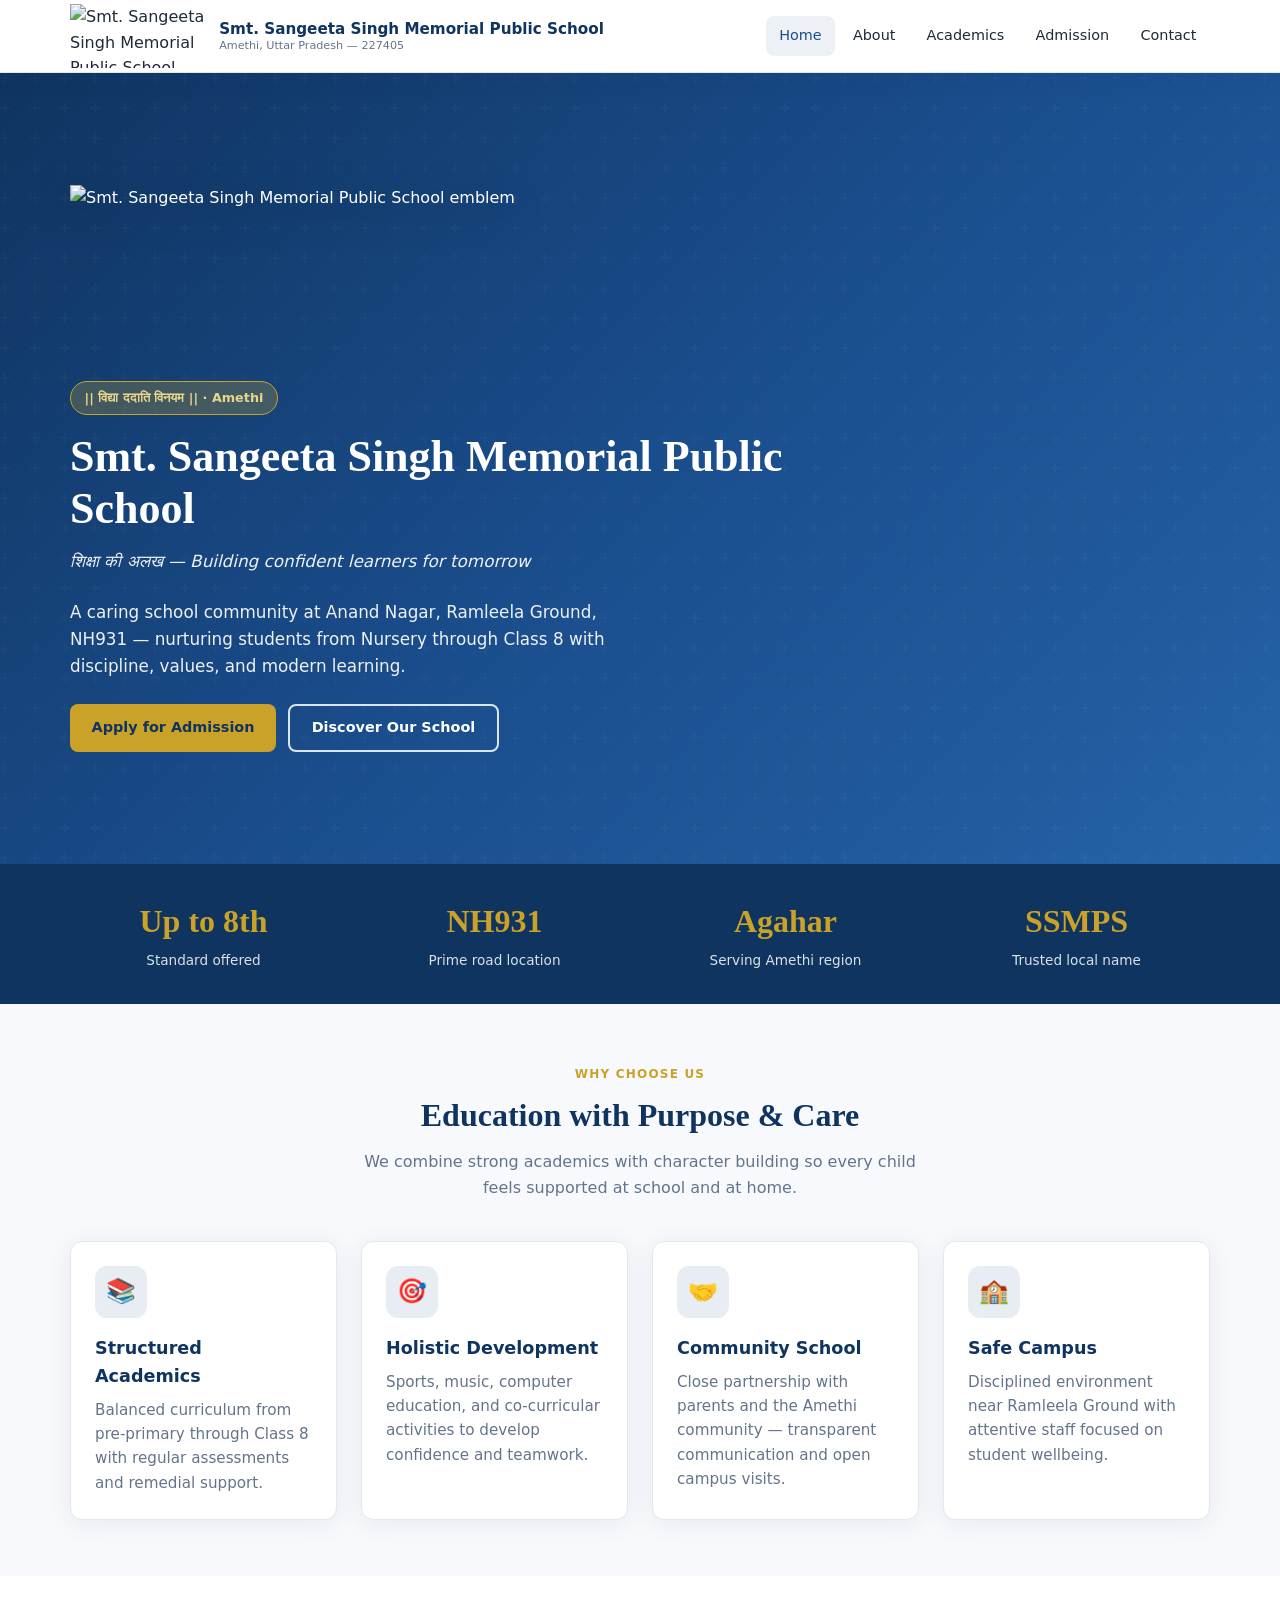
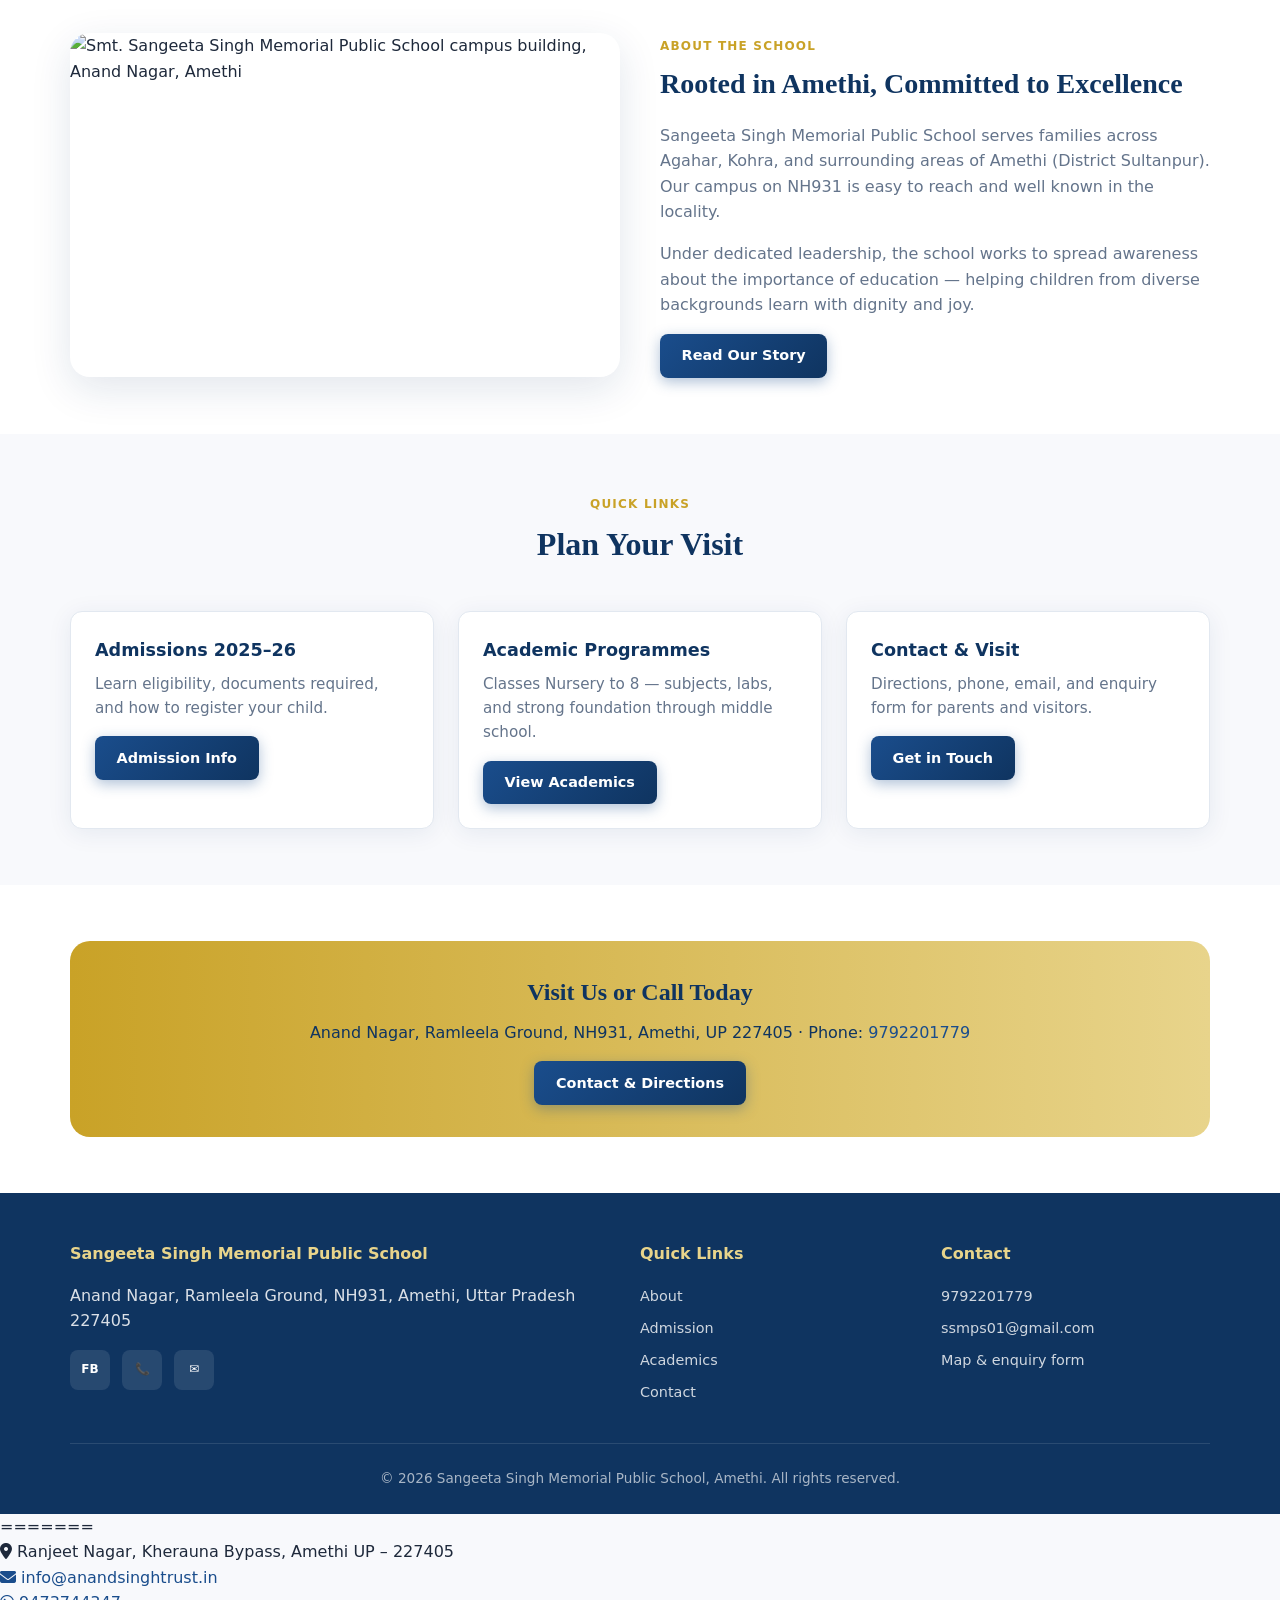
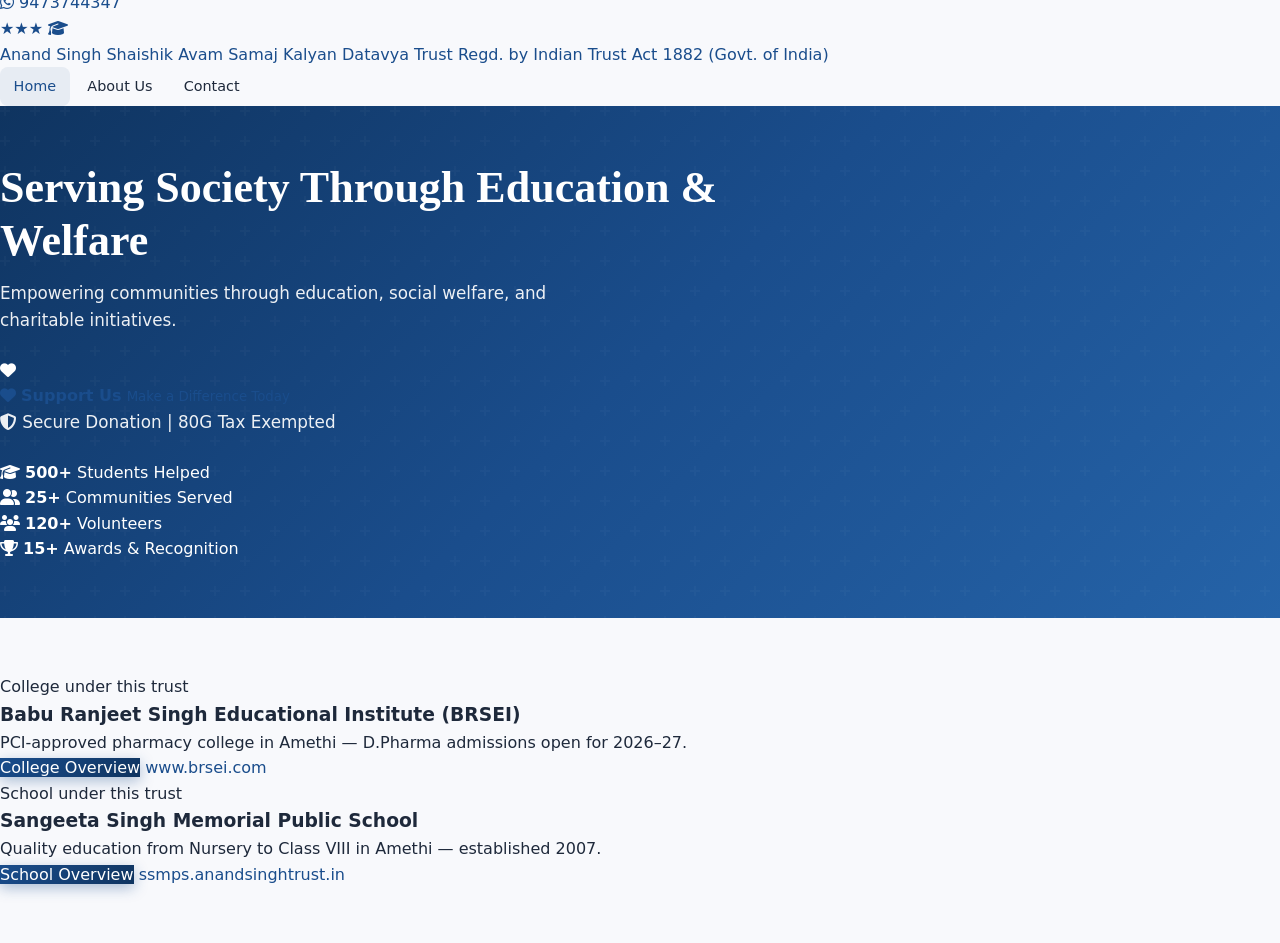
==== commit 1da83bd7: "fixed head" ====
--- a/index.html
+++ b/index.html
@@ -1,7 +1,6 @@
 <!DOCTYPE html>
 <html lang="en">
 <head>
-<<<<<<< HEAD
   <meta charset="UTF-8">
   <meta name="viewport" content="width=device-width, initial-scale=1.0">
   <meta name="description" content="Sangeeta Singh Memorial Public School, Amethi — Nursery to Class 8 on NH931, Anand Nagar. Admissions open.">
@@ -311,4 +310,3 @@
 <script src="script.js"></script>
 </body>
 </html>
->>>>>>> d7162a743671be31a9b10fd3b4ac5eeeaea36288
--- a/style.css
+++ b/style.css
@@ -1,4 +1,3 @@
-<<<<<<< HEAD
 /* Sangeeta Singh Memorial Public School — Amethi */
 
 :root {
@@ -855,999 +854,6 @@
 
 .mt-2 {
   margin-top: 2rem;
-=======
-@import url('https://fonts.googleapis.com/css2?family=Poppins:wght@400;500;600;700;800&display=swap');
-
-:root {
-    --navy: #0a192f;
-    --blue-dark: #0d47a1;
-    --blue: #1565c0;
-    --blue-light: #42a5f5;
-    --orange: #e65100;
-    --orange-bright: #ff9800;
-    --whatsapp: #25d366;
-    --text: #1a237e;
-    --white: #ffffff;
-    --shadow: 0 4px 20px rgba(13, 71, 161, 0.12);
-}
-
-* {
-    box-sizing: border-box;
-}
-
-body {
-    margin: 0;
-    font-family: 'Poppins', Arial, sans-serif;
-    color: #333;
-    line-height: 1.6;
-}
-
-/* Top contact bar */
-.top-bar {
-    display: grid;
-    grid-template-columns: 1fr auto 1fr;
-    align-items: center;
-    gap: 16px;
-    background: var(--navy);
-    color: #e8e8e8;
-    padding: 10px 24px;
-    font-size: 13px;
-}
-
-.top-bar__left {
-    justify-self: start;
-    min-width: 0;
-}
-
-.top-bar__center {
-    justify-self: center;
-}
-
-.top-bar__right {
-    justify-self: end;
-}
-
-.top-bar__item {
-    display: inline-flex;
-    align-items: center;
-    gap: 8px;
-    color: #e8e8e8;
-    text-decoration: none;
-    transition: color 0.2s;
-    max-width: 100%;
-}
-
-a.top-bar__item:hover {
-    color: #fff;
-}
-
-.top-bar__item i {
-    color: #90caf9;
-    font-size: 15px;
-    flex-shrink: 0;
-}
-
-.top-bar__left .top-bar__item span:last-child {
-    line-height: 1.3;
-}
-
-.top-bar__btn {
-    display: inline-flex;
-    align-items: center;
-    gap: 8px;
-    padding: 8px 16px;
-    border-radius: 6px;
-    font-weight: 700;
-    text-decoration: none;
-    transition: transform 0.15s, box-shadow 0.15s;
-}
-
-.top-bar__btn:hover {
-    transform: translateY(-1px);
-    box-shadow: 0 4px 12px rgba(0, 0, 0, 0.25);
-}
-
-.top-bar__btn--whatsapp {
-    background: var(--whatsapp);
-    color: #fff;
-    box-shadow: 0 2px 6px rgba(0, 0, 0, 0.3);
-}
-
-.top-bar__btn--whatsapp i {
-    font-size: 18px;
-}
-
-/* Main header — Ummeed-style */
-.main-header {
-    background: var(--white);
-    box-shadow: var(--shadow);
-    border-bottom: 3px solid var(--blue-light);
-    position: sticky;
-    top: 0;
-    z-index: 100;
-}
-
-.main-header__inner {
-    max-width: 1280px;
-    margin: 0 auto;
-    padding: 12px 24px;
-    display: flex;
-    align-items: center;
-    justify-content: space-between;
-    gap: 24px;
-}
-
-.brand {
-    display: flex;
-    align-items: center;
-    gap: 14px;
-    text-decoration: none;
-    color: inherit;
-    flex-shrink: 0;
-    min-width: 0;
-}
-
-.brand__emblem {
-    position: relative;
-    flex-shrink: 0;
-    width: 72px;
-    height: 72px;
-}
-
-.brand__stars {
-    position: absolute;
-    top: -2px;
-    left: 50%;
-    transform: translateX(-50%);
-    font-size: 7px;
-    color: var(--orange-bright);
-    letter-spacing: 2px;
-    line-height: 1;
-}
-
-.brand__ring {
-    display: flex;
-    align-items: center;
-    justify-content: center;
-    width: 72px;
-    height: 72px;
-    border-radius: 50%;
-    border: 3px solid var(--blue);
-    background: linear-gradient(145deg, #e3f2fd 0%, #bbdefb 100%);
-    box-shadow: inset 0 0 0 2px #fff, 0 2px 8px rgba(21, 101, 192, 0.2);
-}
-
-.brand__ring i {
-    font-size: 28px;
-    color: var(--blue-dark);
-}
-
-.brand__text {
-    display: flex;
-    flex-direction: column;
-    gap: 2px;
-    min-width: 0;
-}
-
-.brand__name {
-    display: block;
-    font-size: clamp(0.75rem, 1.8vw, 1.15rem);
-    font-weight: 800;
-    line-height: 1.25;
-    letter-spacing: -0.01em;
-    white-space: nowrap;
-    background: linear-gradient(180deg, #42a5f5 0%, #1565c0 45%, #0d47a1 100%);
-    -webkit-background-clip: text;
-    background-clip: text;
-    color: transparent;
-}
-
-@media (max-width: 900px) {
-    .brand__name {
-        white-space: normal;
-    }
-}
-
-.brand__reg {
-    display: inline-block;
-    margin-top: 4px;
-    padding: 3px 8px;
-    font-size: 0.58rem;
-    font-weight: 600;
-    color: #fff;
-    background: #212121;
-    border-radius: 4px;
-    letter-spacing: 0.02em;
-    width: fit-content;
-    max-width: 100%;
-}
-
-/* Navigation */
-.nav-toggle {
-    display: none;
-    background: none;
-    border: 2px solid var(--blue);
-    color: var(--blue-dark);
-    font-size: 1.25rem;
-    padding: 8px 12px;
-    border-radius: 6px;
-    cursor: pointer;
-}
-
-.main-nav ul {
-    list-style: none;
-    margin: 0;
-    padding: 0;
-    display: flex;
-    align-items: center;
-    flex-wrap: wrap;
-    gap: 6px 28px;
-}
-
-.main-nav a {
-    text-decoration: none;
-    font-size: 0.8rem;
-    font-weight: 600;
-    letter-spacing: 0.08em;
-    text-transform: uppercase;
-    color: var(--text);
-    padding: 6px 0;
-    position: relative;
-    transition: color 0.2s;
-}
-
-.main-nav a::after {
-    content: '';
-    position: absolute;
-    left: 0;
-    bottom: 0;
-    width: 0;
-    height: 2px;
-    background: var(--blue-light);
-    transition: width 0.25s ease;
-}
-
-.main-nav a:hover {
-    color: var(--blue);
-}
-
-.main-nav a:hover::after {
-    width: 100%;
-}
-
-.main-nav a.active {
-    color: var(--blue-light);
-    font-weight: 700;
-}
-
-.main-nav a.active::after {
-    width: 100%;
-    background: var(--blue-light);
-}
-
-/* Hero — inner pages */
-.hero--page {
-    text-align: center;
-    padding: 60px 24px 70px;
-    background: linear-gradient(135deg, #0d47a1 0%, #1565c0 40%, #1976d2 70%, #42a5f5 100%);
-    color: #fff;
-    position: relative;
-    overflow: hidden;
-}
-
-.hero--page::before {
-    content: '';
-    position: absolute;
-    inset: 0;
-    background:
-        radial-gradient(circle at 20% 80%, rgba(255, 255, 255, 0.08) 0%, transparent 50%),
-        radial-gradient(circle at 80% 20%, rgba(255, 152, 0, 0.12) 0%, transparent 45%);
-    pointer-events: none;
-}
-
-.hero--page > * {
-    position: relative;
-    z-index: 1;
-}
-
-.hero--page h2 {
-    margin: 0 0 12px;
-    font-size: clamp(1.5rem, 4vw, 2.25rem);
-    font-weight: 700;
-    text-shadow: 0 2px 8px rgba(0, 0, 0, 0.15);
-}
-
-.hero--page p {
-    margin: 0 auto 10px;
-    max-width: 640px;
-    font-size: 1.05rem;
-    opacity: 0.95;
-}
-
-.hero--page__lead {
-    margin-bottom: 20px !important;
-}
-
-.hero--page__badge {
-    display: inline-flex;
-    align-items: center;
-    gap: 8px;
-    margin-top: 8px;
-    padding: 10px 18px;
-    background: rgba(255, 255, 255, 0.15);
-    border: 1px solid rgba(255, 255, 255, 0.3);
-    border-radius: 50px;
-    font-size: 0.82rem;
-    font-weight: 500;
-    backdrop-filter: blur(8px);
-    -webkit-backdrop-filter: blur(8px);
-}
-
-.hero--page__badge i {
-    color: var(--orange-bright);
-}
-
-/* About page */
-.content--about {
-    padding: 48px 24px 72px;
-}
-
-.content__inner--about {
-    max-width: 960px;
-    display: flex;
-    flex-direction: column;
-    gap: 40px;
-}
-
-.about-intro {
-    display: flex;
-    gap: 28px;
-    align-items: flex-start;
-    background: #fff;
-    border-radius: 16px;
-    padding: 36px 40px;
-    box-shadow: var(--shadow);
-    border-top: 4px solid var(--blue);
-}
-
-.about-intro__icon {
-    flex-shrink: 0;
-    width: 72px;
-    height: 72px;
-    display: flex;
-    align-items: center;
-    justify-content: center;
-    border-radius: 50%;
-    background: linear-gradient(135deg, #e3f2fd 0%, #bbdefb 100%);
-    color: var(--blue-dark);
-    font-size: 1.75rem;
-}
-
-.about-intro__text h3 {
-    margin: 0 0 14px;
-    font-size: 1.45rem;
-    color: var(--blue-dark);
-}
-
-.about-intro__text p {
-    margin: 0 0 14px;
-    color: #444;
-    line-height: 1.75;
-}
-
-.about-intro__text p:last-child {
-    margin-bottom: 0;
-}
-
-.about-mission-grid {
-    display: grid;
-    grid-template-columns: repeat(2, 1fr);
-    gap: 24px;
-}
-
-.about-card {
-    background: #fff;
-    border-radius: 14px;
-    padding: 28px 30px;
-    box-shadow: var(--shadow);
-    transition: transform 0.2s, box-shadow 0.2s;
-}
-
-.about-card:hover {
-    transform: translateY(-3px);
-    box-shadow: 0 8px 28px rgba(13, 71, 161, 0.18);
-}
-
-.about-card--mission {
-    border-left: 5px solid var(--orange-bright);
-}
-
-.about-card--vision {
-    border-left: 5px solid var(--blue);
-}
-
-.about-card__icon {
-    display: inline-flex;
-    align-items: center;
-    justify-content: center;
-    width: 48px;
-    height: 48px;
-    border-radius: 12px;
-    background: #e3f2fd;
-    color: var(--blue);
-    font-size: 1.2rem;
-    margin-bottom: 14px;
-}
-
-.about-card--mission .about-card__icon {
-    background: #fff3e0;
-    color: var(--orange);
-}
-
-.about-card h4 {
-    margin: 0 0 10px;
-    font-size: 1.15rem;
-    color: var(--blue-dark);
-}
-
-.about-card p {
-    margin: 0;
-    font-size: 0.95rem;
-    color: #555;
-    line-height: 1.7;
-}
-
-.about-section-head {
-    text-align: center;
-}
-
-.about-section-head__label {
-    display: inline-block;
-    font-size: 0.75rem;
-    font-weight: 700;
-    letter-spacing: 0.12em;
-    text-transform: uppercase;
-    color: var(--orange);
-    margin-bottom: 6px;
-}
-
-.about-section-head h3 {
-    margin: 0 0 10px;
-    font-size: 1.5rem;
-    color: var(--blue-dark);
-}
-
-.about-section-head__desc {
-    margin: 0 auto;
-    max-width: 620px;
-    color: #666;
-    font-size: 0.95rem;
-    line-height: 1.65;
-}
-
-.about-pillars {
-    list-style: none;
-    margin: 0;
-    padding: 0;
-    display: grid;
-    grid-template-columns: repeat(3, 1fr);
-    gap: 20px;
-}
-
-.about-pillar {
-    background: #fff;
-    border-radius: 14px;
-    padding: 28px 24px;
-    text-align: center;
-    box-shadow: var(--shadow);
-    transition: transform 0.2s, border-color 0.2s;
-    border-bottom: 3px solid transparent;
-}
-
-.about-pillar:hover {
-    transform: translateY(-4px);
-    border-bottom-color: var(--blue-light);
-}
-
-.about-pillar__icon {
-    display: inline-flex;
-    align-items: center;
-    justify-content: center;
-    width: 56px;
-    height: 56px;
-    margin-bottom: 16px;
-    border-radius: 50%;
-    background: linear-gradient(180deg, var(--blue) 0%, var(--blue-dark) 100%);
-    color: #fff;
-    font-size: 1.35rem;
-}
-
-.about-pillar h4 {
-    margin: 0 0 10px;
-    font-size: 1.05rem;
-    color: var(--blue-dark);
-}
-
-.about-pillar p {
-    margin: 0;
-    font-size: 0.88rem;
-    color: #555;
-    line-height: 1.65;
-}
-
-.about-highlights {
-    margin: 0 !important;
-}
-
-@media (max-width: 900px) {
-    .about-mission-grid {
-        grid-template-columns: 1fr;
-    }
-
-    .about-pillars {
-        grid-template-columns: 1fr;
-    }
-
-    .about-intro {
-        flex-direction: column;
-        align-items: center;
-        text-align: center;
-        padding: 28px 24px;
-    }
-}
-
-/* Hero — home (full banner layout) */
-.hero--home {
-    position: relative;
-    min-height: 520px;
-    display: flex;
-    align-items: stretch;
-    overflow: hidden;
-    color: #fff;
-    text-align: left;
-}
-
-.hero__bg {
-    position: absolute;
-    inset: 0;
-    background-image: url('https://images.unsplash.com/photo-1503676260728-1c00da094a0b?w=1920&q=80');
-    background-size: cover;
-    background-position: center;
-    filter: blur(2px);
-    transform: scale(1.05);
-}
-
-.hero__overlay {
-    position: absolute;
-    inset: 0;
-    background: linear-gradient(
-        105deg,
-        rgba(10, 25, 47, 0.92) 0%,
-        rgba(13, 71, 161, 0.78) 45%,
-        rgba(21, 101, 192, 0.65) 100%
-    );
-}
-
-.hero__inner {
-    position: relative;
-    z-index: 1;
-    width: 100%;
-    max-width: 1280px;
-    margin: 0 auto;
-    padding: 56px 32px 32px;
-    display: flex;
-    flex-direction: column;
-    justify-content: space-between;
-    min-height: 520px;
-}
-
-.hero__content {
-    max-width: 720px;
-}
-
-.hero__title {
-    margin: 0 0 18px;
-    font-size: clamp(1.75rem, 4.5vw, 3rem);
-    font-weight: 800;
-    line-height: 1.15;
-    text-shadow: 0 2px 16px rgba(0, 0, 0, 0.35);
-}
-
-.hero__highlight {
-    color: var(--orange-bright);
-}
-
-.hero__subtitle {
-    margin: 0 0 20px;
-    font-size: clamp(0.95rem, 2vw, 1.15rem);
-    line-height: 1.65;
-    opacity: 0.92;
-    max-width: 560px;
-}
-
-.hero__divider {
-    display: flex;
-    align-items: center;
-    gap: 14px;
-    margin-bottom: 28px;
-    max-width: 320px;
-}
-
-.hero__divider-line {
-    flex: 1;
-    height: 1px;
-    background: rgba(255, 255, 255, 0.35);
-}
-
-.hero__divider i {
-    color: var(--orange-bright);
-    font-size: 0.85rem;
-}
-
-.hero__cta {
-    display: flex;
-    flex-wrap: wrap;
-    gap: 16px;
-    margin-bottom: 20px;
-}
-
-.hero__btn {
-    display: inline-flex;
-    align-items: center;
-    gap: 14px;
-    padding: 14px 22px;
-    border-radius: 12px;
-    font-family: inherit;
-    text-decoration: none;
-    color: inherit;
-    cursor: pointer;
-    transition: transform 0.2s, box-shadow 0.2s, background 0.2s;
-    border: 2px solid transparent;
-    min-width: 200px;
-}
-
-.hero__btn > i {
-    font-size: 1.35rem;
-    flex-shrink: 0;
-}
-
-.hero__btn-text {
-    display: flex;
-    flex-direction: column;
-    align-items: flex-start;
-    text-align: left;
-}
-
-.hero__btn-text strong {
-    font-size: 0.88rem;
-    font-weight: 800;
-    letter-spacing: 0.06em;
-    text-transform: uppercase;
-}
-
-.hero__btn-text small {
-    font-size: 0.72rem;
-    font-weight: 500;
-    opacity: 0.9;
-    text-transform: none;
-    letter-spacing: 0;
-    margin-top: 2px;
-}
-
-.hero__btn--support {
-    background: linear-gradient(180deg, #ffb74d 0%, #ff9800 50%, #f57c00 100%);
-    color: #fff;
-    border-color: transparent;
-    box-shadow: 0 6px 20px rgba(245, 124, 0, 0.45);
-}
-
-.hero__btn:hover {
-    transform: translateY(-2px);
-}
-
-.hero__btn--support:hover {
-    box-shadow: 0 8px 28px rgba(245, 124, 0, 0.55);
-}
-
-.hero__trust-badge {
-    display: flex;
-    align-items: center;
-    gap: 8px;
-    margin: 0;
-    font-size: 0.8rem;
-    opacity: 0.85;
-}
-
-.hero__trust-badge i {
-    color: var(--orange-bright);
-}
-
-.hero__stats {
-    display: grid;
-    grid-template-columns: repeat(4, 1fr);
-    gap: 12px;
-    margin-top: 40px;
-    padding: 20px 24px;
-    background: rgba(255, 255, 255, 0.12);
-    backdrop-filter: blur(12px);
-    -webkit-backdrop-filter: blur(12px);
-    border: 1px solid rgba(255, 255, 255, 0.2);
-    border-radius: 16px;
-    box-shadow: 0 8px 32px rgba(0, 0, 0, 0.2);
-}
-
-.hero__stat {
-    display: flex;
-    align-items: center;
-    gap: 12px;
-    padding: 4px 8px;
-}
-
-.hero__stat-icon {
-    display: flex;
-    align-items: center;
-    justify-content: center;
-    width: 44px;
-    height: 44px;
-    border-radius: 50%;
-    background: rgba(255, 255, 255, 0.15);
-    border: 1px solid rgba(255, 255, 255, 0.25);
-    flex-shrink: 0;
-}
-
-.hero__stat-icon i {
-    font-size: 1.15rem;
-    color: var(--orange-bright);
-    line-height: 1;
-}
-
-.hero__stat-icon i::before {
-    display: block;
-}
-
-.hero__stat-text {
-    font-size: 0.8rem;
-    line-height: 1.35;
-    opacity: 0.95;
-}
-
-.hero__stat-text strong {
-    display: block;
-    font-size: 1rem;
-    font-weight: 800;
-    color: #fff;
-}
-
-@media (max-width: 900px) {
-    .hero__stats {
-        grid-template-columns: repeat(2, 1fr);
-    }
-
-    .hero__inner {
-        padding: 40px 20px 24px;
-        min-height: auto;
-    }
-
-    .hero--home {
-        min-height: auto;
-    }
-}
-
-@media (max-width: 520px) {
-    .hero__stats {
-        grid-template-columns: 1fr;
-    }
-
-    .hero__btn {
-        width: 100%;
-        min-width: unset;
-    }
-}
-
-.btn-primary {
-    display: inline-block;
-    padding: 14px 32px;
-    background: linear-gradient(180deg, #ffb74d 0%, #ff9800 50%, #f57c00 100%);
-    color: #fff;
-    font-family: inherit;
-    font-size: 0.95rem;
-    font-weight: 700;
-    letter-spacing: 0.04em;
-    text-transform: uppercase;
-    border: none;
-    border-radius: 50px;
-    cursor: pointer;
-    box-shadow: 0 4px 16px rgba(245, 124, 0, 0.45);
-    transition: transform 0.2s, box-shadow 0.2s;
-}
-
-.btn-primary:hover {
-    transform: translateY(-2px);
-    box-shadow: 0 6px 22px rgba(245, 124, 0, 0.55);
-}
-
-.btn-primary--link {
-    display: inline-flex;
-    align-items: center;
-    gap: 10px;
-    text-decoration: none;
-}
-
-.btn-secondary {
-    display: inline-block;
-    padding: 14px 28px;
-    background: #fff;
-    color: var(--blue-dark);
-    font-family: inherit;
-    font-size: 0.9rem;
-    font-weight: 700;
-    letter-spacing: 0.04em;
-    text-transform: uppercase;
-    text-decoration: none;
-    border: 2px solid var(--blue);
-    border-radius: 50px;
-    transition: background 0.2s, color 0.2s;
-}
-
-.btn-secondary:hover {
-    background: var(--blue-dark);
-    color: #fff;
-}
-
-/* Page content */
-.content {
-    padding: 56px 24px 72px;
-    background: #f8fafc;
-}
-
-.content--home {
-    padding: 48px 24px 64px;
-}
-
-.content__inner {
-    max-width: 820px;
-    margin: 0 auto;
-}
-
-.content__inner--grid {
-    max-width: 820px;
-    display: flex;
-    flex-direction: column;
-    gap: 28px;
-}
-
-.college-teaser {
-    background: #fff;
-    border-radius: 12px;
-    padding: 36px 40px;
-    box-shadow: var(--shadow);
-    border-left: 5px solid var(--orange-bright);
-    text-align: center;
-}
-
-.college-teaser--school {
-    border-left-color: #7b1fa2;
-}
-
-.institution-overview--school .college-overview__badge {
-    background: #7b1fa2;
-}
-
-.college-teaser__label {
-    display: inline-block;
-    font-size: 0.75rem;
-    font-weight: 700;
-    letter-spacing: 0.1em;
-    text-transform: uppercase;
-    color: var(--orange);
-    margin-bottom: 8px;
-}
-
-.college-teaser h3 {
-    margin: 0 0 12px;
-    font-size: 1.35rem;
-    color: var(--blue-dark);
-}
-
-.college-teaser p {
-    margin: 0 auto 24px;
-    max-width: 560px;
-    color: #555;
-    line-height: 1.7;
-}
-
-.college-teaser__actions {
-    display: flex;
-    flex-wrap: wrap;
-    gap: 14px;
-    justify-content: center;
-}
-
-.college-overview {
-    background: #fff;
-    border-radius: 12px;
-    padding: 40px 44px;
-    box-shadow: var(--shadow);
-}
-
-.college-overview__badge {
-    display: inline-block;
-    font-size: 0.72rem;
-    font-weight: 700;
-    letter-spacing: 0.06em;
-    text-transform: uppercase;
-    color: #fff;
-    background: var(--blue);
-    padding: 5px 12px;
-    border-radius: 4px;
-    margin-bottom: 16px;
-}
-
-.college-overview h3 {
-    margin: 0 0 20px;
-    font-size: 1.5rem;
-    color: var(--blue-dark);
-    line-height: 1.3;
-}
-
-.college-overview p {
-    margin: 0 0 16px;
-    color: #444;
-    line-height: 1.75;
-}
-
-.college-overview__note {
-    margin-top: 24px !important;
-    font-size: 0.95rem;
-    color: #666;
-    font-style: italic;
-}
-
-.institution-links {
-    display: flex;
-    flex-wrap: wrap;
-    gap: 14px;
-    align-items: center;
-}
-
-.btn-secondary--facebook {
-    display: inline-flex;
-    align-items: center;
-    gap: 8px;
-}
-
-.btn-secondary--facebook:hover {
-    background: #1877f2;
-    border-color: #1877f2;
-    color: #fff;
-}
-
-.college-highlights {
-    list-style: none;
-    margin: 28px 0;
-    padding: 0;
-    display: grid;
-    grid-template-columns: repeat(auto-fit, minmax(240px, 1fr));
-    gap: 14px;
-}
-
-.college-highlights li {
-    display: flex;
-    align-items: flex-start;
-    gap: 10px;
-    padding: 14px 16px;
-    background: #e3f2fd;
-    border-radius: 8px;
-    font-size: 0.9rem;
-    font-weight: 500;
-    color: var(--text);
-}
-
-.college-highlights i {
-    color: var(--blue);
-    margin-top: 2px;
-    flex-shrink: 0;
->>>>>>> d7162a743671be31a9b10fd3b4ac5eeeaea36288
 }
 
 /* Responsive */
--- a/style.css
+++ b/style.css
@@ -1,4 +1,3 @@
-<<<<<<< HEAD
 /* Sangeeta Singh Memorial Public School — Amethi */
 
 :root {
@@ -855,999 +854,6 @@
 
 .mt-2 {
   margin-top: 2rem;
-=======
-@import url('https://fonts.googleapis.com/css2?family=Poppins:wght@400;500;600;700;800&display=swap');
-
-:root {
-    --navy: #0a192f;
-    --blue-dark: #0d47a1;
-    --blue: #1565c0;
-    --blue-light: #42a5f5;
-    --orange: #e65100;
-    --orange-bright: #ff9800;
-    --whatsapp: #25d366;
-    --text: #1a237e;
-    --white: #ffffff;
-    --shadow: 0 4px 20px rgba(13, 71, 161, 0.12);
-}
-
-* {
-    box-sizing: border-box;
-}
-
-body {
-    margin: 0;
-    font-family: 'Poppins', Arial, sans-serif;
-    color: #333;
-    line-height: 1.6;
-}
-
-/* Top contact bar */
-.top-bar {
-    display: grid;
-    grid-template-columns: 1fr auto 1fr;
-    align-items: center;
-    gap: 16px;
-    background: var(--navy);
-    color: #e8e8e8;
-    padding: 10px 24px;
-    font-size: 13px;
-}
-
-.top-bar__left {
-    justify-self: start;
-    min-width: 0;
-}
-
-.top-bar__center {
-    justify-self: center;
-}
-
-.top-bar__right {
-    justify-self: end;
-}
-
-.top-bar__item {
-    display: inline-flex;
-    align-items: center;
-    gap: 8px;
-    color: #e8e8e8;
-    text-decoration: none;
-    transition: color 0.2s;
-    max-width: 100%;
-}
-
-a.top-bar__item:hover {
-    color: #fff;
-}
-
-.top-bar__item i {
-    color: #90caf9;
-    font-size: 15px;
-    flex-shrink: 0;
-}
-
-.top-bar__left .top-bar__item span:last-child {
-    line-height: 1.3;
-}
-
-.top-bar__btn {
-    display: inline-flex;
-    align-items: center;
-    gap: 8px;
-    padding: 8px 16px;
-    border-radius: 6px;
-    font-weight: 700;
-    text-decoration: none;
-    transition: transform 0.15s, box-shadow 0.15s;
-}
-
-.top-bar__btn:hover {
-    transform: translateY(-1px);
-    box-shadow: 0 4px 12px rgba(0, 0, 0, 0.25);
-}
-
-.top-bar__btn--whatsapp {
-    background: var(--whatsapp);
-    color: #fff;
-    box-shadow: 0 2px 6px rgba(0, 0, 0, 0.3);
-}
-
-.top-bar__btn--whatsapp i {
-    font-size: 18px;
-}
-
-/* Main header — Ummeed-style */
-.main-header {
-    background: var(--white);
-    box-shadow: var(--shadow);
-    border-bottom: 3px solid var(--blue-light);
-    position: sticky;
-    top: 0;
-    z-index: 100;
-}
-
-.main-header__inner {
-    max-width: 1280px;
-    margin: 0 auto;
-    padding: 12px 24px;
-    display: flex;
-    align-items: center;
-    justify-content: space-between;
-    gap: 24px;
-}
-
-.brand {
-    display: flex;
-    align-items: center;
-    gap: 14px;
-    text-decoration: none;
-    color: inherit;
-    flex-shrink: 0;
-    min-width: 0;
-}
-
-.brand__emblem {
-    position: relative;
-    flex-shrink: 0;
-    width: 72px;
-    height: 72px;
-}
-
-.brand__stars {
-    position: absolute;
-    top: -2px;
-    left: 50%;
-    transform: translateX(-50%);
-    font-size: 7px;
-    color: var(--orange-bright);
-    letter-spacing: 2px;
-    line-height: 1;
-}
-
-.brand__ring {
-    display: flex;
-    align-items: center;
-    justify-content: center;
-    width: 72px;
-    height: 72px;
-    border-radius: 50%;
-    border: 3px solid var(--blue);
-    background: linear-gradient(145deg, #e3f2fd 0%, #bbdefb 100%);
-    box-shadow: inset 0 0 0 2px #fff, 0 2px 8px rgba(21, 101, 192, 0.2);
-}
-
-.brand__ring i {
-    font-size: 28px;
-    color: var(--blue-dark);
-}
-
-.brand__text {
-    display: flex;
-    flex-direction: column;
-    gap: 2px;
-    min-width: 0;
-}
-
-.brand__name {
-    display: block;
-    font-size: clamp(0.75rem, 1.8vw, 1.15rem);
-    font-weight: 800;
-    line-height: 1.25;
-    letter-spacing: -0.01em;
-    white-space: nowrap;
-    background: linear-gradient(180deg, #42a5f5 0%, #1565c0 45%, #0d47a1 100%);
-    -webkit-background-clip: text;
-    background-clip: text;
-    color: transparent;
-}
-
-@media (max-width: 900px) {
-    .brand__name {
-        white-space: normal;
-    }
-}
-
-.brand__reg {
-    display: inline-block;
-    margin-top: 4px;
-    padding: 3px 8px;
-    font-size: 0.58rem;
-    font-weight: 600;
-    color: #fff;
-    background: #212121;
-    border-radius: 4px;
-    letter-spacing: 0.02em;
-    width: fit-content;
-    max-width: 100%;
-}
-
-/* Navigation */
-.nav-toggle {
-    display: none;
-    background: none;
-    border: 2px solid var(--blue);
-    color: var(--blue-dark);
-    font-size: 1.25rem;
-    padding: 8px 12px;
-    border-radius: 6px;
-    cursor: pointer;
-}
-
-.main-nav ul {
-    list-style: none;
-    margin: 0;
-    padding: 0;
-    display: flex;
-    align-items: center;
-    flex-wrap: wrap;
-    gap: 6px 28px;
-}
-
-.main-nav a {
-    text-decoration: none;
-    font-size: 0.8rem;
-    font-weight: 600;
-    letter-spacing: 0.08em;
-    text-transform: uppercase;
-    color: var(--text);
-    padding: 6px 0;
-    position: relative;
-    transition: color 0.2s;
-}
-
-.main-nav a::after {
-    content: '';
-    position: absolute;
-    left: 0;
-    bottom: 0;
-    width: 0;
-    height: 2px;
-    background: var(--blue-light);
-    transition: width 0.25s ease;
-}
-
-.main-nav a:hover {
-    color: var(--blue);
-}
-
-.main-nav a:hover::after {
-    width: 100%;
-}
-
-.main-nav a.active {
-    color: var(--blue-light);
-    font-weight: 700;
-}
-
-.main-nav a.active::after {
-    width: 100%;
-    background: var(--blue-light);
-}
-
-/* Hero — inner pages */
-.hero--page {
-    text-align: center;
-    padding: 60px 24px 70px;
-    background: linear-gradient(135deg, #0d47a1 0%, #1565c0 40%, #1976d2 70%, #42a5f5 100%);
-    color: #fff;
-    position: relative;
-    overflow: hidden;
-}
-
-.hero--page::before {
-    content: '';
-    position: absolute;
-    inset: 0;
-    background:
-        radial-gradient(circle at 20% 80%, rgba(255, 255, 255, 0.08) 0%, transparent 50%),
-        radial-gradient(circle at 80% 20%, rgba(255, 152, 0, 0.12) 0%, transparent 45%);
-    pointer-events: none;
-}
-
-.hero--page > * {
-    position: relative;
-    z-index: 1;
-}
-
-.hero--page h2 {
-    margin: 0 0 12px;
-    font-size: clamp(1.5rem, 4vw, 2.25rem);
-    font-weight: 700;
-    text-shadow: 0 2px 8px rgba(0, 0, 0, 0.15);
-}
-
-.hero--page p {
-    margin: 0 auto 10px;
-    max-width: 640px;
-    font-size: 1.05rem;
-    opacity: 0.95;
-}
-
-.hero--page__lead {
-    margin-bottom: 20px !important;
-}
-
-.hero--page__badge {
-    display: inline-flex;
-    align-items: center;
-    gap: 8px;
-    margin-top: 8px;
-    padding: 10px 18px;
-    background: rgba(255, 255, 255, 0.15);
-    border: 1px solid rgba(255, 255, 255, 0.3);
-    border-radius: 50px;
-    font-size: 0.82rem;
-    font-weight: 500;
-    backdrop-filter: blur(8px);
-    -webkit-backdrop-filter: blur(8px);
-}
-
-.hero--page__badge i {
-    color: var(--orange-bright);
-}
-
-/* About page */
-.content--about {
-    padding: 48px 24px 72px;
-}
-
-.content__inner--about {
-    max-width: 960px;
-    display: flex;
-    flex-direction: column;
-    gap: 40px;
-}
-
-.about-intro {
-    display: flex;
-    gap: 28px;
-    align-items: flex-start;
-    background: #fff;
-    border-radius: 16px;
-    padding: 36px 40px;
-    box-shadow: var(--shadow);
-    border-top: 4px solid var(--blue);
-}
-
-.about-intro__icon {
-    flex-shrink: 0;
-    width: 72px;
-    height: 72px;
-    display: flex;
-    align-items: center;
-    justify-content: center;
-    border-radius: 50%;
-    background: linear-gradient(135deg, #e3f2fd 0%, #bbdefb 100%);
-    color: var(--blue-dark);
-    font-size: 1.75rem;
-}
-
-.about-intro__text h3 {
-    margin: 0 0 14px;
-    font-size: 1.45rem;
-    color: var(--blue-dark);
-}
-
-.about-intro__text p {
-    margin: 0 0 14px;
-    color: #444;
-    line-height: 1.75;
-}
-
-.about-intro__text p:last-child {
-    margin-bottom: 0;
-}
-
-.about-mission-grid {
-    display: grid;
-    grid-template-columns: repeat(2, 1fr);
-    gap: 24px;
-}
-
-.about-card {
-    background: #fff;
-    border-radius: 14px;
-    padding: 28px 30px;
-    box-shadow: var(--shadow);
-    transition: transform 0.2s, box-shadow 0.2s;
-}
-
-.about-card:hover {
-    transform: translateY(-3px);
-    box-shadow: 0 8px 28px rgba(13, 71, 161, 0.18);
-}
-
-.about-card--mission {
-    border-left: 5px solid var(--orange-bright);
-}
-
-.about-card--vision {
-    border-left: 5px solid var(--blue);
-}
-
-.about-card__icon {
-    display: inline-flex;
-    align-items: center;
-    justify-content: center;
-    width: 48px;
-    height: 48px;
-    border-radius: 12px;
-    background: #e3f2fd;
-    color: var(--blue);
-    font-size: 1.2rem;
-    margin-bottom: 14px;
-}
-
-.about-card--mission .about-card__icon {
-    background: #fff3e0;
-    color: var(--orange);
-}
-
-.about-card h4 {
-    margin: 0 0 10px;
-    font-size: 1.15rem;
-    color: var(--blue-dark);
-}
-
-.about-card p {
-    margin: 0;
-    font-size: 0.95rem;
-    color: #555;
-    line-height: 1.7;
-}
-
-.about-section-head {
-    text-align: center;
-}
-
-.about-section-head__label {
-    display: inline-block;
-    font-size: 0.75rem;
-    font-weight: 700;
-    letter-spacing: 0.12em;
-    text-transform: uppercase;
-    color: var(--orange);
-    margin-bottom: 6px;
-}
-
-.about-section-head h3 {
-    margin: 0 0 10px;
-    font-size: 1.5rem;
-    color: var(--blue-dark);
-}
-
-.about-section-head__desc {
-    margin: 0 auto;
-    max-width: 620px;
-    color: #666;
-    font-size: 0.95rem;
-    line-height: 1.65;
-}
-
-.about-pillars {
-    list-style: none;
-    margin: 0;
-    padding: 0;
-    display: grid;
-    grid-template-columns: repeat(3, 1fr);
-    gap: 20px;
-}
-
-.about-pillar {
-    background: #fff;
-    border-radius: 14px;
-    padding: 28px 24px;
-    text-align: center;
-    box-shadow: var(--shadow);
-    transition: transform 0.2s, border-color 0.2s;
-    border-bottom: 3px solid transparent;
-}
-
-.about-pillar:hover {
-    transform: translateY(-4px);
-    border-bottom-color: var(--blue-light);
-}
-
-.about-pillar__icon {
-    display: inline-flex;
-    align-items: center;
-    justify-content: center;
-    width: 56px;
-    height: 56px;
-    margin-bottom: 16px;
-    border-radius: 50%;
-    background: linear-gradient(180deg, var(--blue) 0%, var(--blue-dark) 100%);
-    color: #fff;
-    font-size: 1.35rem;
-}
-
-.about-pillar h4 {
-    margin: 0 0 10px;
-    font-size: 1.05rem;
-    color: var(--blue-dark);
-}
-
-.about-pillar p {
-    margin: 0;
-    font-size: 0.88rem;
-    color: #555;
-    line-height: 1.65;
-}
-
-.about-highlights {
-    margin: 0 !important;
-}
-
-@media (max-width: 900px) {
-    .about-mission-grid {
-        grid-template-columns: 1fr;
-    }
-
-    .about-pillars {
-        grid-template-columns: 1fr;
-    }
-
-    .about-intro {
-        flex-direction: column;
-        align-items: center;
-        text-align: center;
-        padding: 28px 24px;
-    }
-}
-
-/* Hero — home (full banner layout) */
-.hero--home {
-    position: relative;
-    min-height: 520px;
-    display: flex;
-    align-items: stretch;
-    overflow: hidden;
-    color: #fff;
-    text-align: left;
-}
-
-.hero__bg {
-    position: absolute;
-    inset: 0;
-    background-image: url('https://images.unsplash.com/photo-1503676260728-1c00da094a0b?w=1920&q=80');
-    background-size: cover;
-    background-position: center;
-    filter: blur(2px);
-    transform: scale(1.05);
-}
-
-.hero__overlay {
-    position: absolute;
-    inset: 0;
-    background: linear-gradient(
-        105deg,
-        rgba(10, 25, 47, 0.92) 0%,
-        rgba(13, 71, 161, 0.78) 45%,
-        rgba(21, 101, 192, 0.65) 100%
-    );
-}
-
-.hero__inner {
-    position: relative;
-    z-index: 1;
-    width: 100%;
-    max-width: 1280px;
-    margin: 0 auto;
-    padding: 56px 32px 32px;
-    display: flex;
-    flex-direction: column;
-    justify-content: space-between;
-    min-height: 520px;
-}
-
-.hero__content {
-    max-width: 720px;
-}
-
-.hero__title {
-    margin: 0 0 18px;
-    font-size: clamp(1.75rem, 4.5vw, 3rem);
-    font-weight: 800;
-    line-height: 1.15;
-    text-shadow: 0 2px 16px rgba(0, 0, 0, 0.35);
-}
-
-.hero__highlight {
-    color: var(--orange-bright);
-}
-
-.hero__subtitle {
-    margin: 0 0 20px;
-    font-size: clamp(0.95rem, 2vw, 1.15rem);
-    line-height: 1.65;
-    opacity: 0.92;
-    max-width: 560px;
-}
-
-.hero__divider {
-    display: flex;
-    align-items: center;
-    gap: 14px;
-    margin-bottom: 28px;
-    max-width: 320px;
-}
-
-.hero__divider-line {
-    flex: 1;
-    height: 1px;
-    background: rgba(255, 255, 255, 0.35);
-}
-
-.hero__divider i {
-    color: var(--orange-bright);
-    font-size: 0.85rem;
-}
-
-.hero__cta {
-    display: flex;
-    flex-wrap: wrap;
-    gap: 16px;
-    margin-bottom: 20px;
-}
-
-.hero__btn {
-    display: inline-flex;
-    align-items: center;
-    gap: 14px;
-    padding: 14px 22px;
-    border-radius: 12px;
-    font-family: inherit;
-    text-decoration: none;
-    color: inherit;
-    cursor: pointer;
-    transition: transform 0.2s, box-shadow 0.2s, background 0.2s;
-    border: 2px solid transparent;
-    min-width: 200px;
-}
-
-.hero__btn > i {
-    font-size: 1.35rem;
-    flex-shrink: 0;
-}
-
-.hero__btn-text {
-    display: flex;
-    flex-direction: column;
-    align-items: flex-start;
-    text-align: left;
-}
-
-.hero__btn-text strong {
-    font-size: 0.88rem;
-    font-weight: 800;
-    letter-spacing: 0.06em;
-    text-transform: uppercase;
-}
-
-.hero__btn-text small {
-    font-size: 0.72rem;
-    font-weight: 500;
-    opacity: 0.9;
-    text-transform: none;
-    letter-spacing: 0;
-    margin-top: 2px;
-}
-
-.hero__btn--support {
-    background: linear-gradient(180deg, #ffb74d 0%, #ff9800 50%, #f57c00 100%);
-    color: #fff;
-    border-color: transparent;
-    box-shadow: 0 6px 20px rgba(245, 124, 0, 0.45);
-}
-
-.hero__btn:hover {
-    transform: translateY(-2px);
-}
-
-.hero__btn--support:hover {
-    box-shadow: 0 8px 28px rgba(245, 124, 0, 0.55);
-}
-
-.hero__trust-badge {
-    display: flex;
-    align-items: center;
-    gap: 8px;
-    margin: 0;
-    font-size: 0.8rem;
-    opacity: 0.85;
-}
-
-.hero__trust-badge i {
-    color: var(--orange-bright);
-}
-
-.hero__stats {
-    display: grid;
-    grid-template-columns: repeat(4, 1fr);
-    gap: 12px;
-    margin-top: 40px;
-    padding: 20px 24px;
-    background: rgba(255, 255, 255, 0.12);
-    backdrop-filter: blur(12px);
-    -webkit-backdrop-filter: blur(12px);
-    border: 1px solid rgba(255, 255, 255, 0.2);
-    border-radius: 16px;
-    box-shadow: 0 8px 32px rgba(0, 0, 0, 0.2);
-}
-
-.hero__stat {
-    display: flex;
-    align-items: center;
-    gap: 12px;
-    padding: 4px 8px;
-}
-
-.hero__stat-icon {
-    display: flex;
-    align-items: center;
-    justify-content: center;
-    width: 44px;
-    height: 44px;
-    border-radius: 50%;
-    background: rgba(255, 255, 255, 0.15);
-    border: 1px solid rgba(255, 255, 255, 0.25);
-    flex-shrink: 0;
-}
-
-.hero__stat-icon i {
-    font-size: 1.15rem;
-    color: var(--orange-bright);
-    line-height: 1;
-}
-
-.hero__stat-icon i::before {
-    display: block;
-}
-
-.hero__stat-text {
-    font-size: 0.8rem;
-    line-height: 1.35;
-    opacity: 0.95;
-}
-
-.hero__stat-text strong {
-    display: block;
-    font-size: 1rem;
-    font-weight: 800;
-    color: #fff;
-}
-
-@media (max-width: 900px) {
-    .hero__stats {
-        grid-template-columns: repeat(2, 1fr);
-    }
-
-    .hero__inner {
-        padding: 40px 20px 24px;
-        min-height: auto;
-    }
-
-    .hero--home {
-        min-height: auto;
-    }
-}
-
-@media (max-width: 520px) {
-    .hero__stats {
-        grid-template-columns: 1fr;
-    }
-
-    .hero__btn {
-        width: 100%;
-        min-width: unset;
-    }
-}
-
-.btn-primary {
-    display: inline-block;
-    padding: 14px 32px;
-    background: linear-gradient(180deg, #ffb74d 0%, #ff9800 50%, #f57c00 100%);
-    color: #fff;
-    font-family: inherit;
-    font-size: 0.95rem;
-    font-weight: 700;
-    letter-spacing: 0.04em;
-    text-transform: uppercase;
-    border: none;
-    border-radius: 50px;
-    cursor: pointer;
-    box-shadow: 0 4px 16px rgba(245, 124, 0, 0.45);
-    transition: transform 0.2s, box-shadow 0.2s;
-}
-
-.btn-primary:hover {
-    transform: translateY(-2px);
-    box-shadow: 0 6px 22px rgba(245, 124, 0, 0.55);
-}
-
-.btn-primary--link {
-    display: inline-flex;
-    align-items: center;
-    gap: 10px;
-    text-decoration: none;
-}
-
-.btn-secondary {
-    display: inline-block;
-    padding: 14px 28px;
-    background: #fff;
-    color: var(--blue-dark);
-    font-family: inherit;
-    font-size: 0.9rem;
-    font-weight: 700;
-    letter-spacing: 0.04em;
-    text-transform: uppercase;
-    text-decoration: none;
-    border: 2px solid var(--blue);
-    border-radius: 50px;
-    transition: background 0.2s, color 0.2s;
-}
-
-.btn-secondary:hover {
-    background: var(--blue-dark);
-    color: #fff;
-}
-
-/* Page content */
-.content {
-    padding: 56px 24px 72px;
-    background: #f8fafc;
-}
-
-.content--home {
-    padding: 48px 24px 64px;
-}
-
-.content__inner {
-    max-width: 820px;
-    margin: 0 auto;
-}
-
-.content__inner--grid {
-    max-width: 820px;
-    display: flex;
-    flex-direction: column;
-    gap: 28px;
-}
-
-.college-teaser {
-    background: #fff;
-    border-radius: 12px;
-    padding: 36px 40px;
-    box-shadow: var(--shadow);
-    border-left: 5px solid var(--orange-bright);
-    text-align: center;
-}
-
-.college-teaser--school {
-    border-left-color: #7b1fa2;
-}
-
-.institution-overview--school .college-overview__badge {
-    background: #7b1fa2;
-}
-
-.college-teaser__label {
-    display: inline-block;
-    font-size: 0.75rem;
-    font-weight: 700;
-    letter-spacing: 0.1em;
-    text-transform: uppercase;
-    color: var(--orange);
-    margin-bottom: 8px;
-}
-
-.college-teaser h3 {
-    margin: 0 0 12px;
-    font-size: 1.35rem;
-    color: var(--blue-dark);
-}
-
-.college-teaser p {
-    margin: 0 auto 24px;
-    max-width: 560px;
-    color: #555;
-    line-height: 1.7;
-}
-
-.college-teaser__actions {
-    display: flex;
-    flex-wrap: wrap;
-    gap: 14px;
-    justify-content: center;
-}
-
-.college-overview {
-    background: #fff;
-    border-radius: 12px;
-    padding: 40px 44px;
-    box-shadow: var(--shadow);
-}
-
-.college-overview__badge {
-    display: inline-block;
-    font-size: 0.72rem;
-    font-weight: 700;
-    letter-spacing: 0.06em;
-    text-transform: uppercase;
-    color: #fff;
-    background: var(--blue);
-    padding: 5px 12px;
-    border-radius: 4px;
-    margin-bottom: 16px;
-}
-
-.college-overview h3 {
-    margin: 0 0 20px;
-    font-size: 1.5rem;
-    color: var(--blue-dark);
-    line-height: 1.3;
-}
-
-.college-overview p {
-    margin: 0 0 16px;
-    color: #444;
-    line-height: 1.75;
-}
-
-.college-overview__note {
-    margin-top: 24px !important;
-    font-size: 0.95rem;
-    color: #666;
-    font-style: italic;
-}
-
-.institution-links {
-    display: flex;
-    flex-wrap: wrap;
-    gap: 14px;
-    align-items: center;
-}
-
-.btn-secondary--facebook {
-    display: inline-flex;
-    align-items: center;
-    gap: 8px;
-}
-
-.btn-secondary--facebook:hover {
-    background: #1877f2;
-    border-color: #1877f2;
-    color: #fff;
-}
-
-.college-highlights {
-    list-style: none;
-    margin: 28px 0;
-    padding: 0;
-    display: grid;
-    grid-template-columns: repeat(auto-fit, minmax(240px, 1fr));
-    gap: 14px;
-}
-
-.college-highlights li {
-    display: flex;
-    align-items: flex-start;
-    gap: 10px;
-    padding: 14px 16px;
-    background: #e3f2fd;
-    border-radius: 8px;
-    font-size: 0.9rem;
-    font-weight: 500;
-    color: var(--text);
-}
-
-.college-highlights i {
-    color: var(--blue);
-    margin-top: 2px;
-    flex-shrink: 0;
->>>>>>> d7162a743671be31a9b10fd3b4ac5eeeaea36288
 }
 
 /* Responsive */
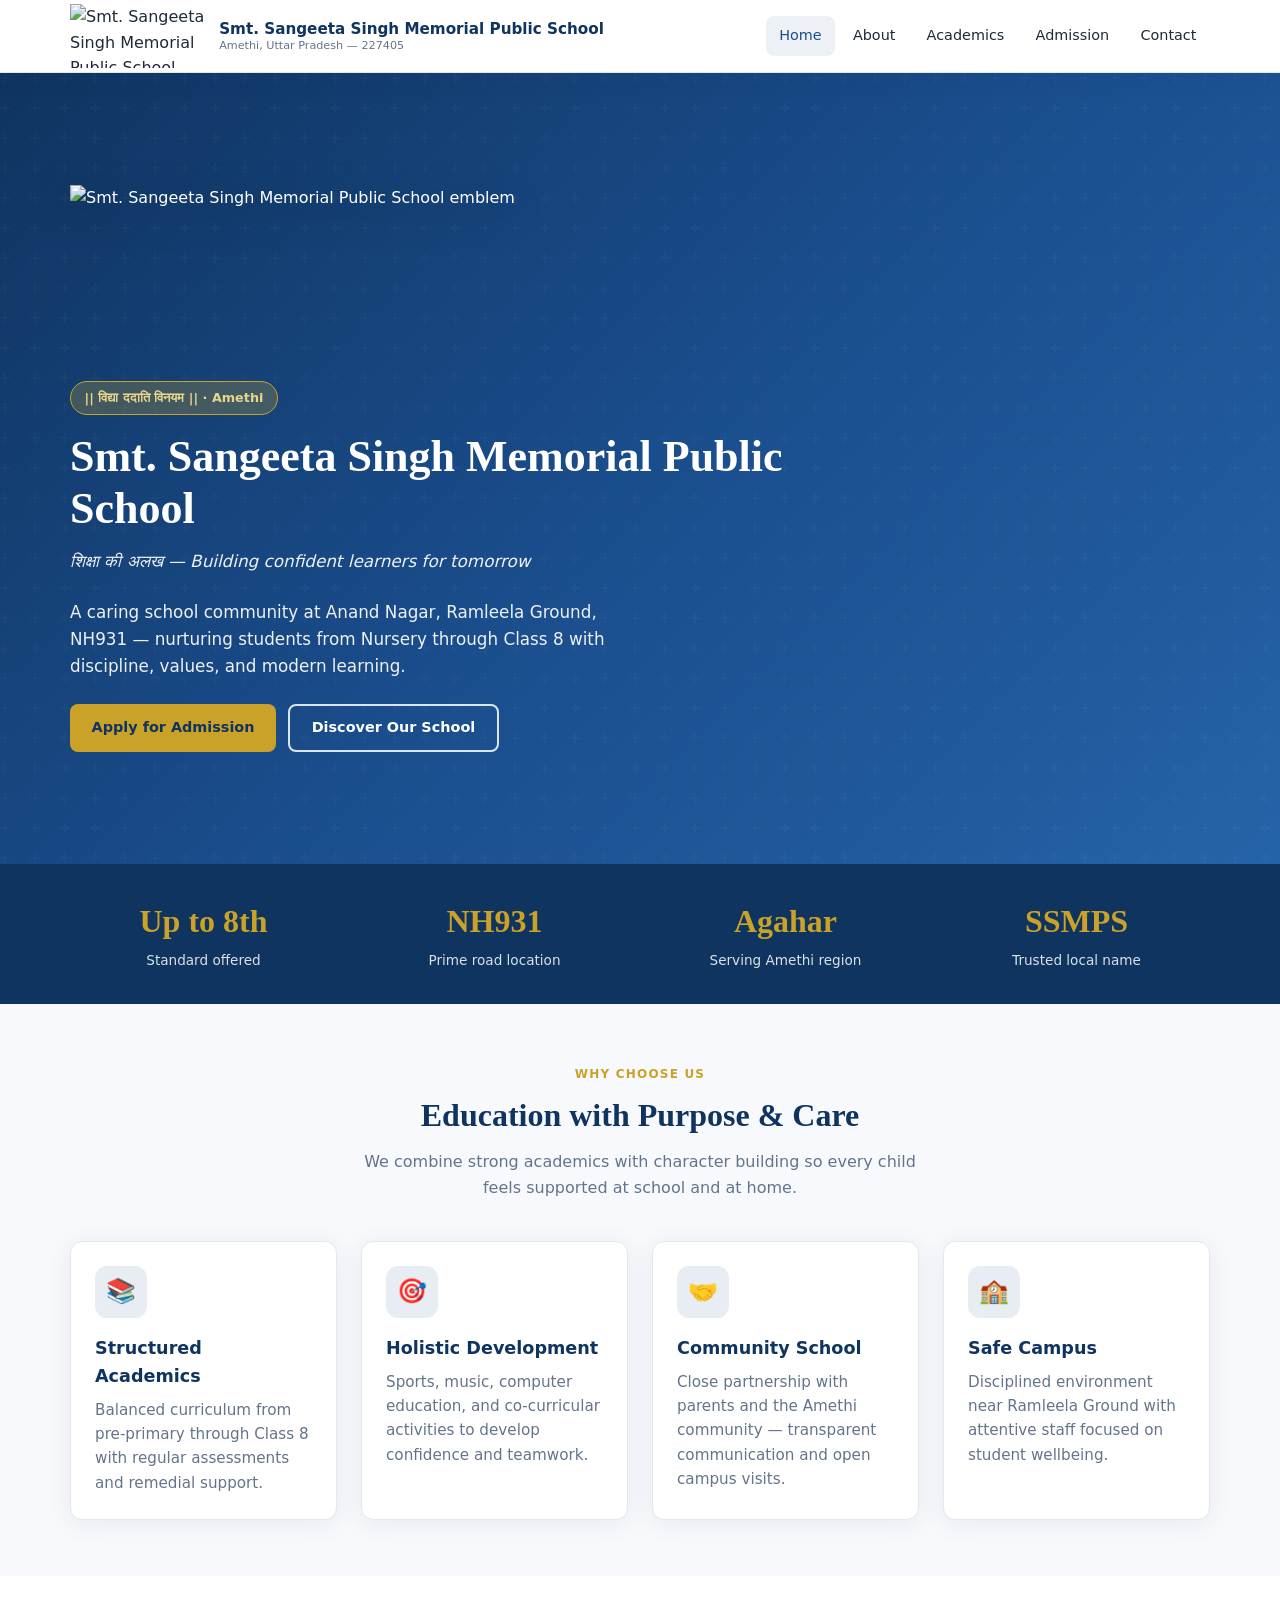
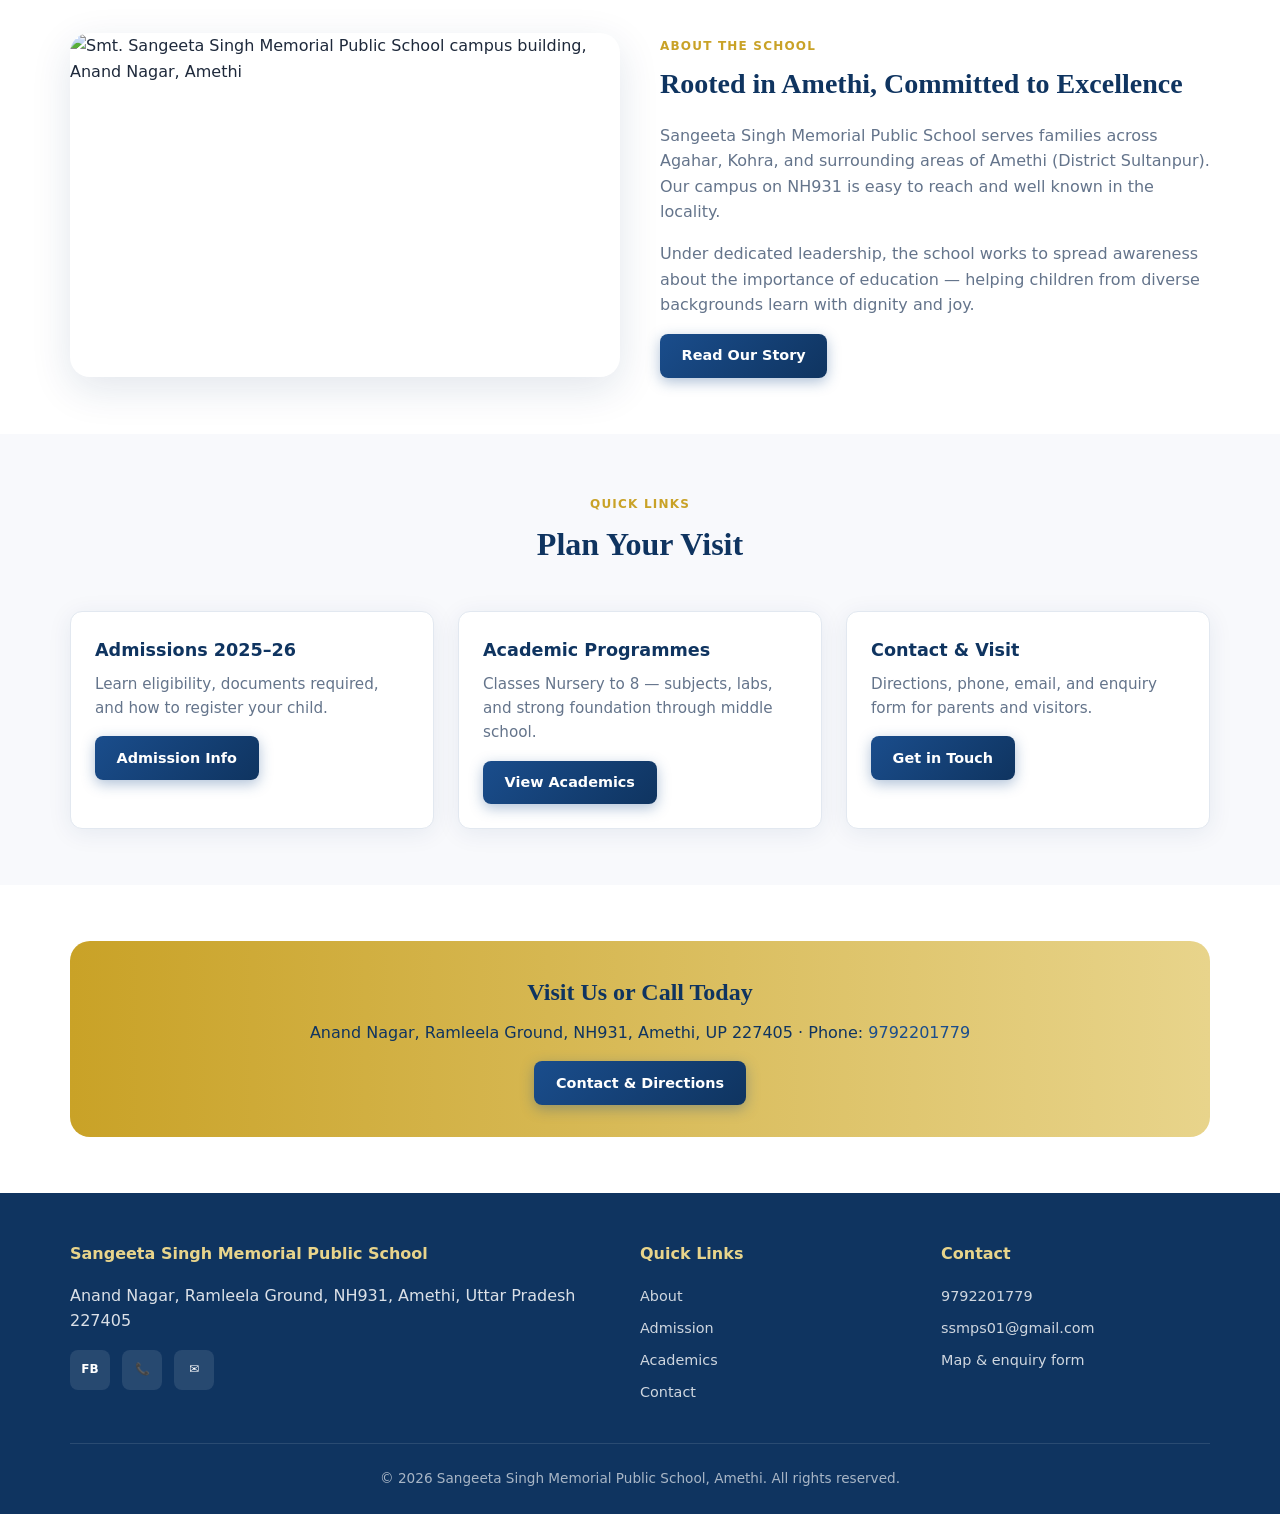
==== commit 47d99266: "fixed head" ====
--- a/index.html
+++ b/index.html
@@ -180,133 +180,3 @@
   <script src="script.js"></script>
 </body>
 </html>
-=======
-    <meta charset="UTF-8">
-    <meta name="viewport" content="width=device-width, initial-scale=1.0">
-    <title>Anand Singh Trust</title>
-    <link rel="stylesheet" href="https://cdnjs.cloudflare.com/ajax/libs/font-awesome/6.5.1/css/all.min.css">
-    <link rel="stylesheet" href="style.css">
-</head>
-<body>
-
-<div class="top-bar">
-    <div class="top-bar__left">
-        <span class="top-bar__item">
-            <i class="fa-solid fa-location-dot" aria-hidden="true"></i>
-            <span>Ranjeet Nagar, Kherauna Bypass, Amethi UP – 227405</span>
-        </span>
-    </div>
-    <div class="top-bar__center">
-        <a href="mailto:info@anandsinghtrust.in" class="top-bar__item">
-            <i class="fa-solid fa-envelope" aria-hidden="true"></i>
-            <span>info@anandsinghtrust.in</span>
-        </a>
-    </div>
-    <div class="top-bar__right">
-        <a href="https://wa.me/919473744347" class="top-bar__btn top-bar__btn--whatsapp" target="_blank" rel="noopener noreferrer">
-            <i class="fa-brands fa-whatsapp" aria-hidden="true"></i>
-            <span>9473744347</span>
-        </a>
-    </div>
-</div>
-
-<header class="main-header">
-    <div class="main-header__inner">
-        <a href="index.html" class="brand">
-            <div class="brand__emblem" aria-hidden="true">
-                <span class="brand__stars">★★★</span>
-                <span class="brand__ring">
-                    <i class="fa-solid fa-graduation-cap"></i>
-                </span>
-            </div>
-            <div class="brand__text">
-                <span class="brand__name">Anand Singh Shaishik Avam Samaj Kalyan Datavya Trust</span>
-                <span class="brand__reg">Regd. by Indian Trust Act 1882 (Govt. of India)</span>
-            </div>
-        </a>
-        <button type="button" class="nav-toggle" aria-label="Open menu" aria-expanded="false" aria-controls="main-nav">
-            <i class="fa-solid fa-bars"></i>
-        </button>
-        <nav class="main-nav" id="main-nav">
-            <ul>
-                <li><a href="index.html" class="active">Home</a></li>
-                <li><a href="about.html">About Us</a></li>
-                <li><a href="contact.html">Contact</a></li>
-            </ul>
-        </nav>
-    </div>
-</header>
-
-<section class="hero hero--home">
-    <div class="hero__bg" aria-hidden="true"></div>
-    <div class="hero__overlay" aria-hidden="true"></div>
-    <div class="hero__inner">
-        <div class="hero__content">
-            <h1 class="hero__title">Serving Society Through <span class="hero__highlight">Education</span> &amp; Welfare</h1>
-            <p class="hero__subtitle">Empowering communities through education, social welfare, and charitable initiatives.</p>
-            <div class="hero__divider" aria-hidden="true">
-                <span class="hero__divider-line"></span>
-                <i class="fa-solid fa-heart"></i>
-                <span class="hero__divider-line"></span>
-            </div>
-            <div class="hero__cta">
-                <a href="https://wa.me/919473744347?text=Hello%2C%20I%20would%20like%20to%20support%20Anand%20Singh%20Trust" class="hero__btn hero__btn--support" target="_blank" rel="noopener noreferrer">
-                    <i class="fa-solid fa-heart" aria-hidden="true"></i>
-                    <span class="hero__btn-text">
-                        <strong>Support Us</strong>
-                        <small>Make a Difference Today</small>
-                    </span>
-                </a>
-            </div>
-            <p class="hero__trust-badge">
-                <i class="fa-solid fa-shield-halved" aria-hidden="true"></i>
-                Secure Donation | 80G Tax Exempted
-            </p>
-        </div>
-        <div class="hero__stats">
-            <div class="hero__stat">
-                <span class="hero__stat-icon"><i class="fa-solid fa-graduation-cap" aria-hidden="true"></i></span>
-                <span class="hero__stat-text"><strong>500+</strong> Students Helped</span>
-            </div>
-            <div class="hero__stat">
-                <span class="hero__stat-icon"><i class="fa-solid fa-user-group" aria-hidden="true"></i></span>
-                <span class="hero__stat-text"><strong>25+</strong> Communities Served</span>
-            </div>
-            <div class="hero__stat">
-                <span class="hero__stat-icon"><i class="fa-solid fa-users" aria-hidden="true"></i></span>
-                <span class="hero__stat-text"><strong>120+</strong> Volunteers</span>
-            </div>
-            <div class="hero__stat">
-                <span class="hero__stat-icon"><i class="fa-solid fa-trophy" aria-hidden="true"></i></span>
-                <span class="hero__stat-text"><strong>15+</strong> Awards &amp; Recognition</span>
-            </div>
-        </div>
-    </div>
-</section>
-
-<section class="content content--home">
-    <div class="content__inner content__inner--grid">
-        <div class="college-teaser">
-            <span class="college-teaser__label">College under this trust</span>
-            <h3>Babu Ranjeet Singh Educational Institute (BRSEI)</h3>
-            <p>PCI-approved pharmacy college in Amethi — D.Pharma admissions open for 2026–27.</p>
-            <div class="college-teaser__actions">
-                <a href="college.html" class="btn-primary">College Overview</a>
-                <a href="https://www.brsei.com/" class="btn-secondary" target="_blank" rel="noopener noreferrer">www.brsei.com</a>
-            </div>
-        </div>
-        <div class="college-teaser college-teaser--school">
-            <span class="college-teaser__label">School under this trust</span>
-            <h3>Sangeeta Singh Memorial Public School</h3>
-            <p>Quality education from Nursery to Class VIII in Amethi — established 2007.</p>
-            <div class="college-teaser__actions">
-                <a href="school.html" class="btn-primary">School Overview</a>
-                <a href="http://ssmps.anandsinghtrust.in/" class="btn-secondary" target="_blank" rel="noopener noreferrer">ssmps.anandsinghtrust.in</a>
-            </div>
-        </div>
-    </div>
-</section>
-
-<script src="script.js"></script>
-</body>
-</html>
--- a/style.css
+++ b/style.css
@@ -858,7 +858,6 @@
 
 /* Responsive */
 @media (max-width: 900px) {
-<<<<<<< HEAD
   .split-section,
   .contact-grid,
   .footer-grid {
@@ -903,77 +902,4 @@
   .main-nav a {
     padding: 0.75rem;
   }
-=======
-    .top-bar {
-        grid-template-columns: 1fr;
-        text-align: center;
-    }
-
-    .top-bar__left,
-    .top-bar__center,
-    .top-bar__right {
-        justify-self: center;
-        width: 100%;
-    }
-
-    .top-bar__item {
-        justify-content: center;
-    }
-}
-
-@media (max-width: 768px) {
-    .nav-toggle {
-        display: block;
-    }
-
-    .main-nav {
-        display: none;
-        position: absolute;
-        top: 100%;
-        left: 0;
-        right: 0;
-        background: #fff;
-        box-shadow: var(--shadow);
-        padding: 16px 24px 20px;
-        border-top: 1px solid #e0e0e0;
-    }
-
-    .main-nav.is-open {
-        display: block;
-    }
-
-    .main-header {
-        position: relative;
-    }
-
-    .main-header__inner {
-        flex-wrap: wrap;
-        position: relative;
-    }
-
-    .main-nav ul {
-        flex-direction: column;
-        align-items: flex-start;
-        gap: 12px;
-    }
-
-    .brand__emblem {
-        width: 56px;
-        height: 56px;
-    }
-
-    .brand__ring {
-        width: 56px;
-        height: 56px;
-    }
-
-    .brand__ring i {
-        font-size: 22px;
-    }
-
-    .college-overview,
-    .college-teaser {
-        padding: 28px 22px;
-    }
->>>>>>> d7162a743671be31a9b10fd3b4ac5eeeaea36288
-}
+}
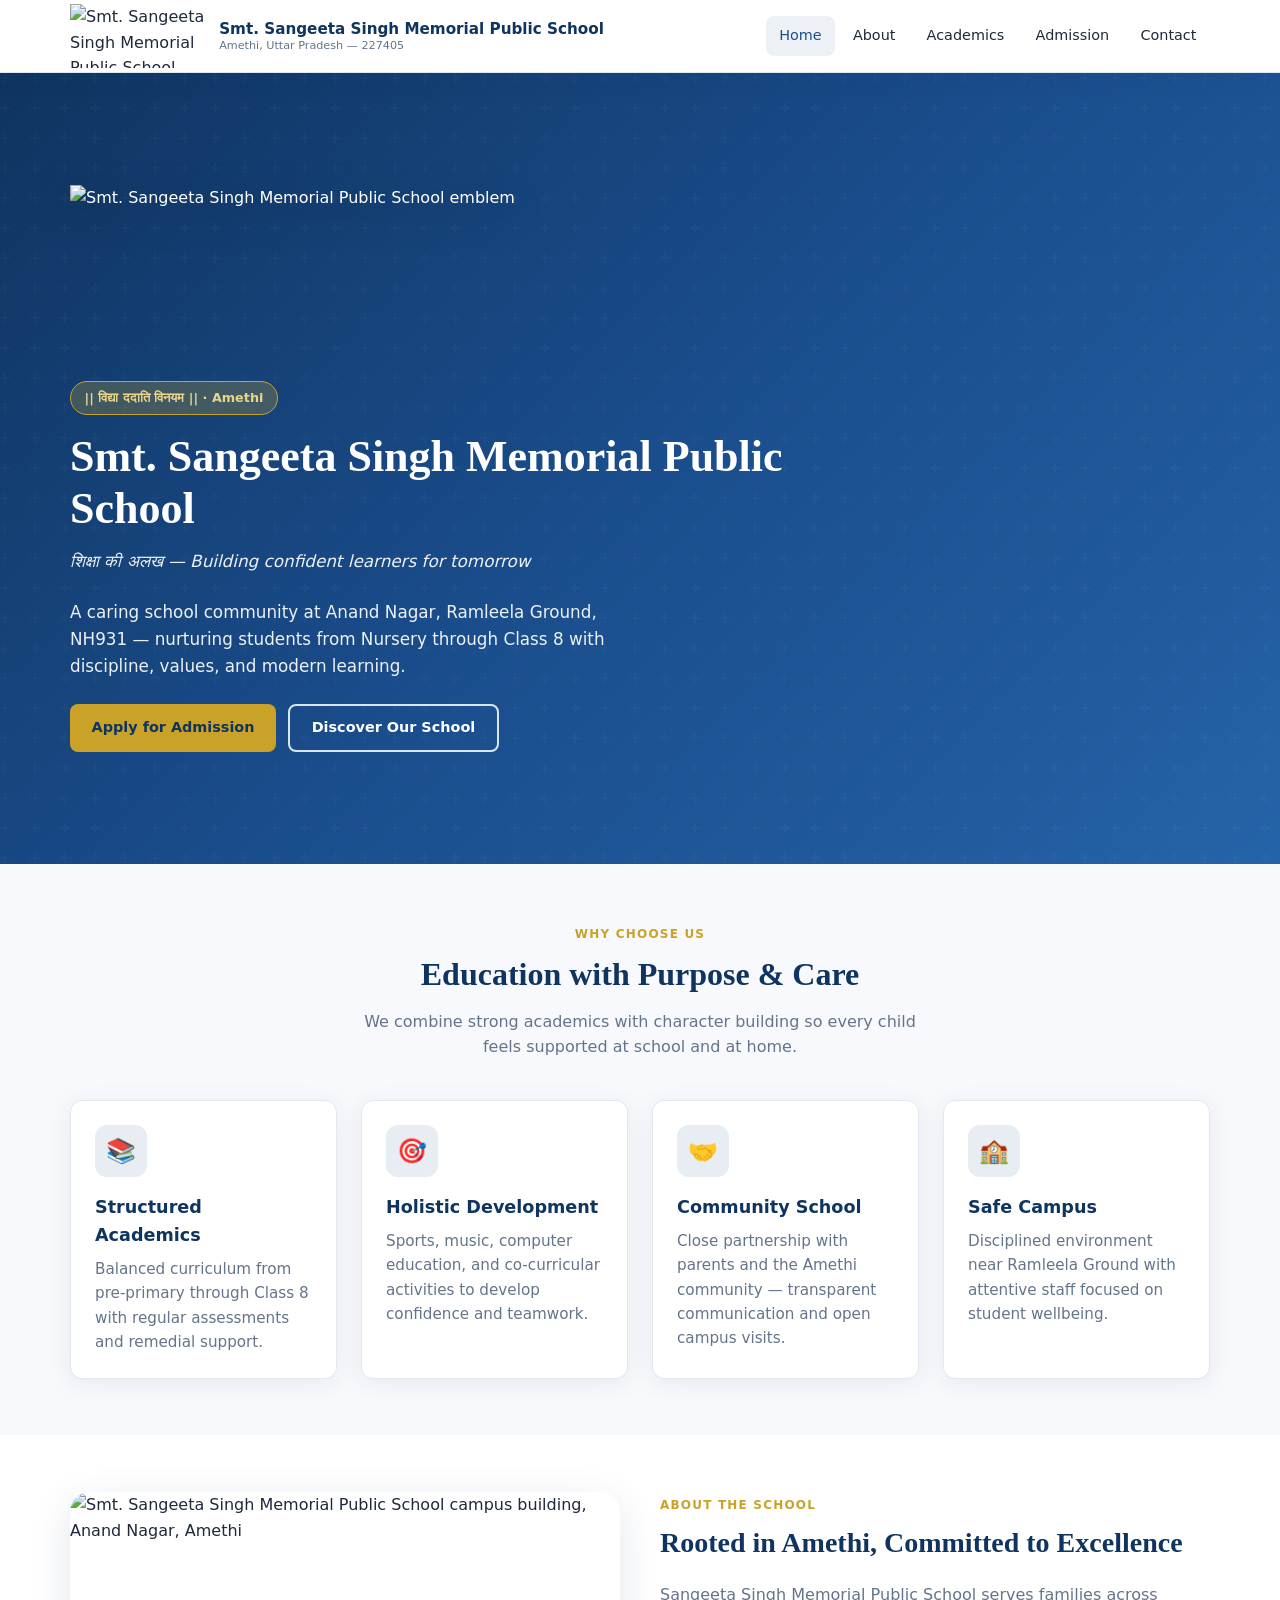
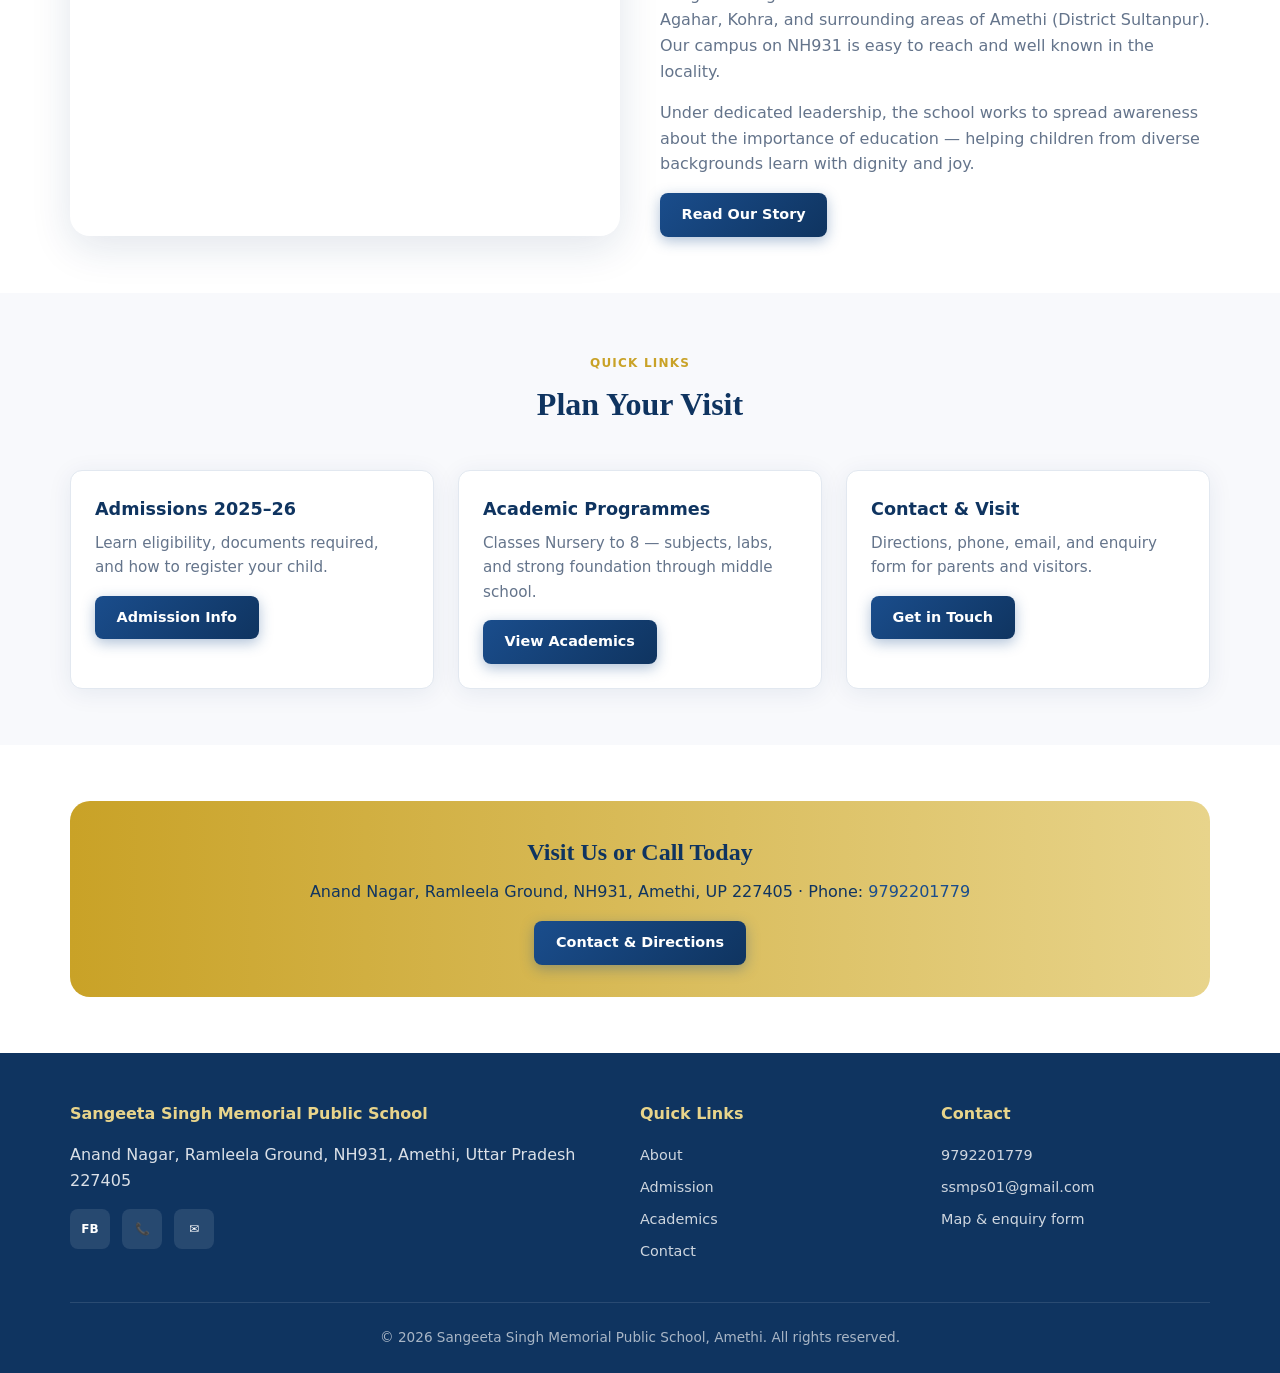
==== commit ac564031: "fixed head" ====
--- a/index.html
+++ b/index.html
@@ -44,15 +44,6 @@
         <a href="admission.html" class="btn btn-accent">Apply for Admission</a>
         <a href="about.html" class="btn btn-outline">Discover Our School</a>
       </div>
-    </div>
-  </section>
-
-  <section class="stats-bar">
-    <div class="container stats-grid">
-      <div class="stat-item"><strong>Up to 8th</strong><span>Standard offered</span></div>
-      <div class="stat-item"><strong>NH931</strong><span>Prime road location</span></div>
-      <div class="stat-item"><strong>Agahar</strong><span>Serving Amethi region</span></div>
-      <div class="stat-item"><strong>SSMPS</strong><span>Trusted local name</span></div>
     </div>
   </section>
 
--- a/style.css
+++ b/style.css
@@ -403,32 +403,6 @@
   font-size: 0.95rem;
 }
 
-/* Stats */
-.stats-bar {
-  background: var(--primary-dark);
-  color: #fff;
-  padding: 2rem 0;
-}
-
-.stats-grid {
-  display: grid;
-  grid-template-columns: repeat(auto-fit, minmax(140px, 1fr));
-  gap: 1.5rem;
-  text-align: center;
-}
-
-.stat-item strong {
-  display: block;
-  font-size: 2rem;
-  color: var(--accent);
-  font-family: var(--font-display);
-}
-
-.stat-item span {
-  font-size: 0.85rem;
-  opacity: 0.85;
-}
-
 /* Two column layout */
 .split-section {
   display: grid;
